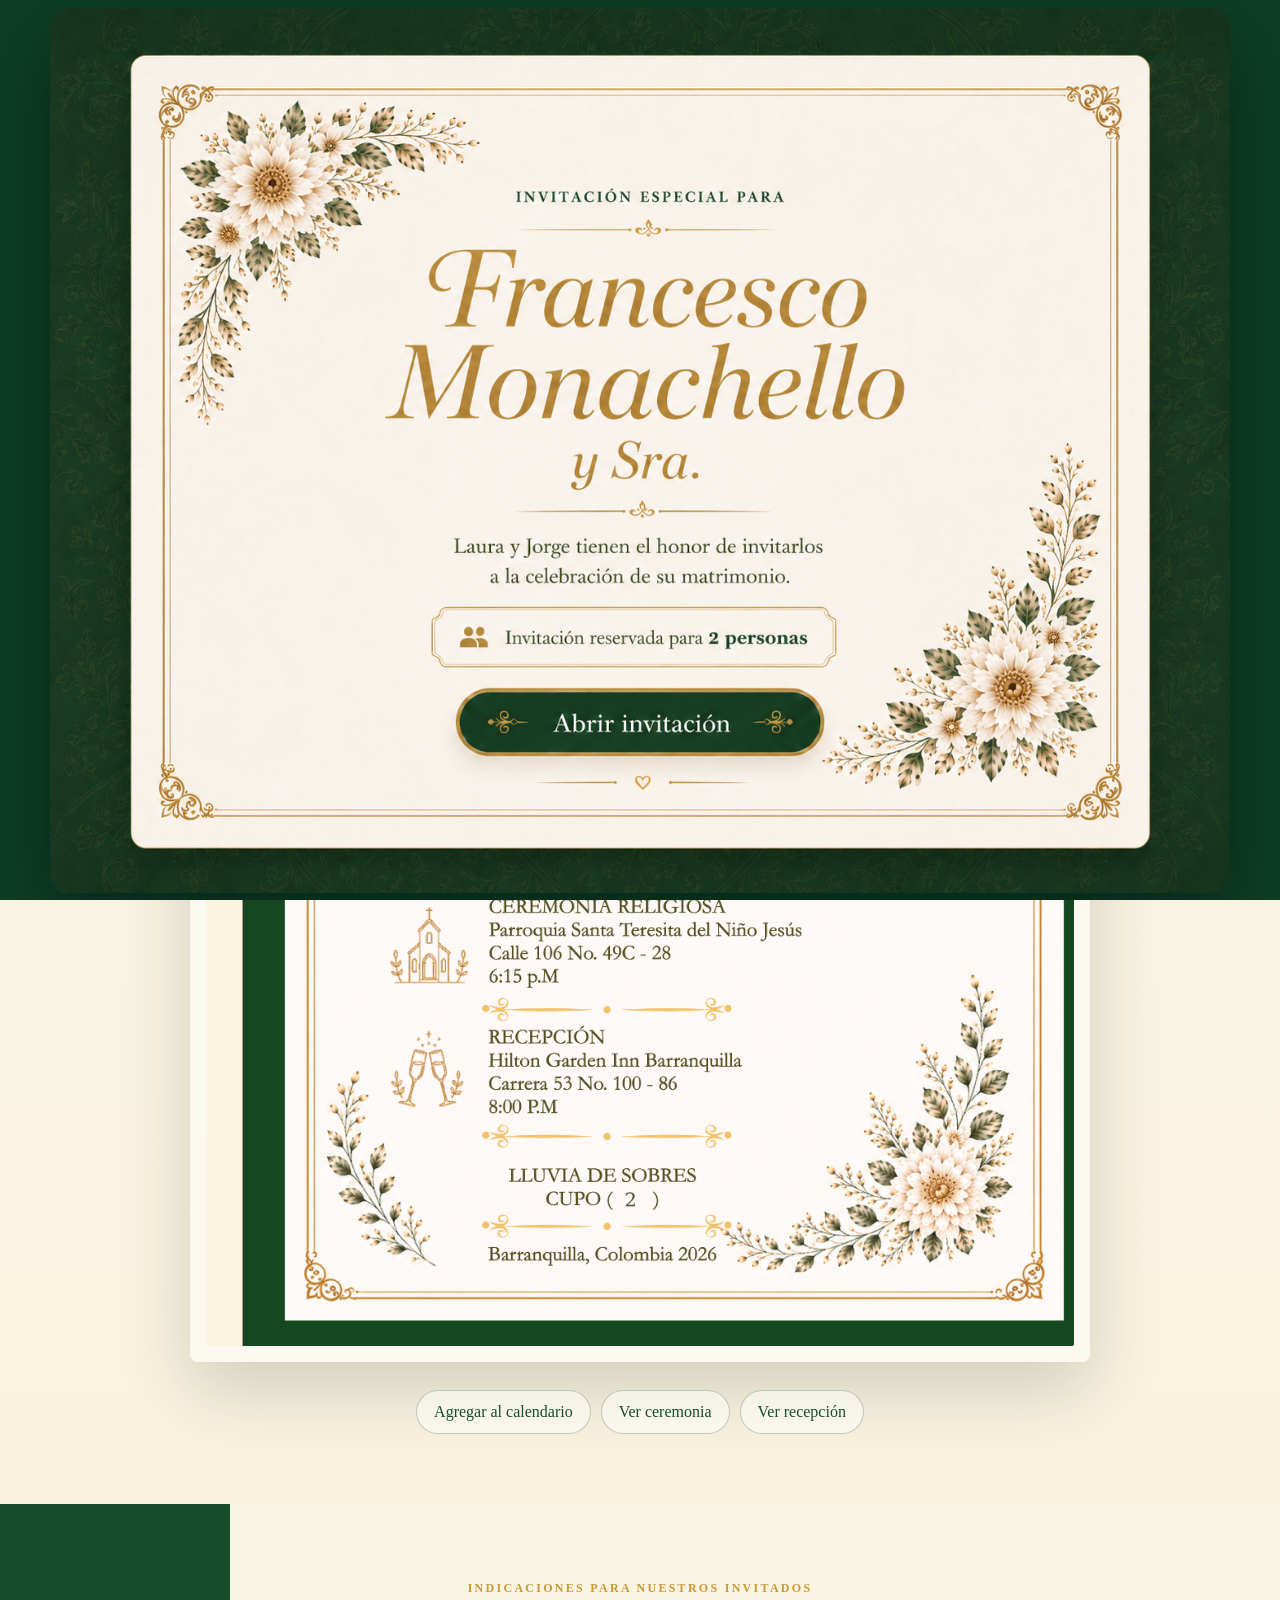
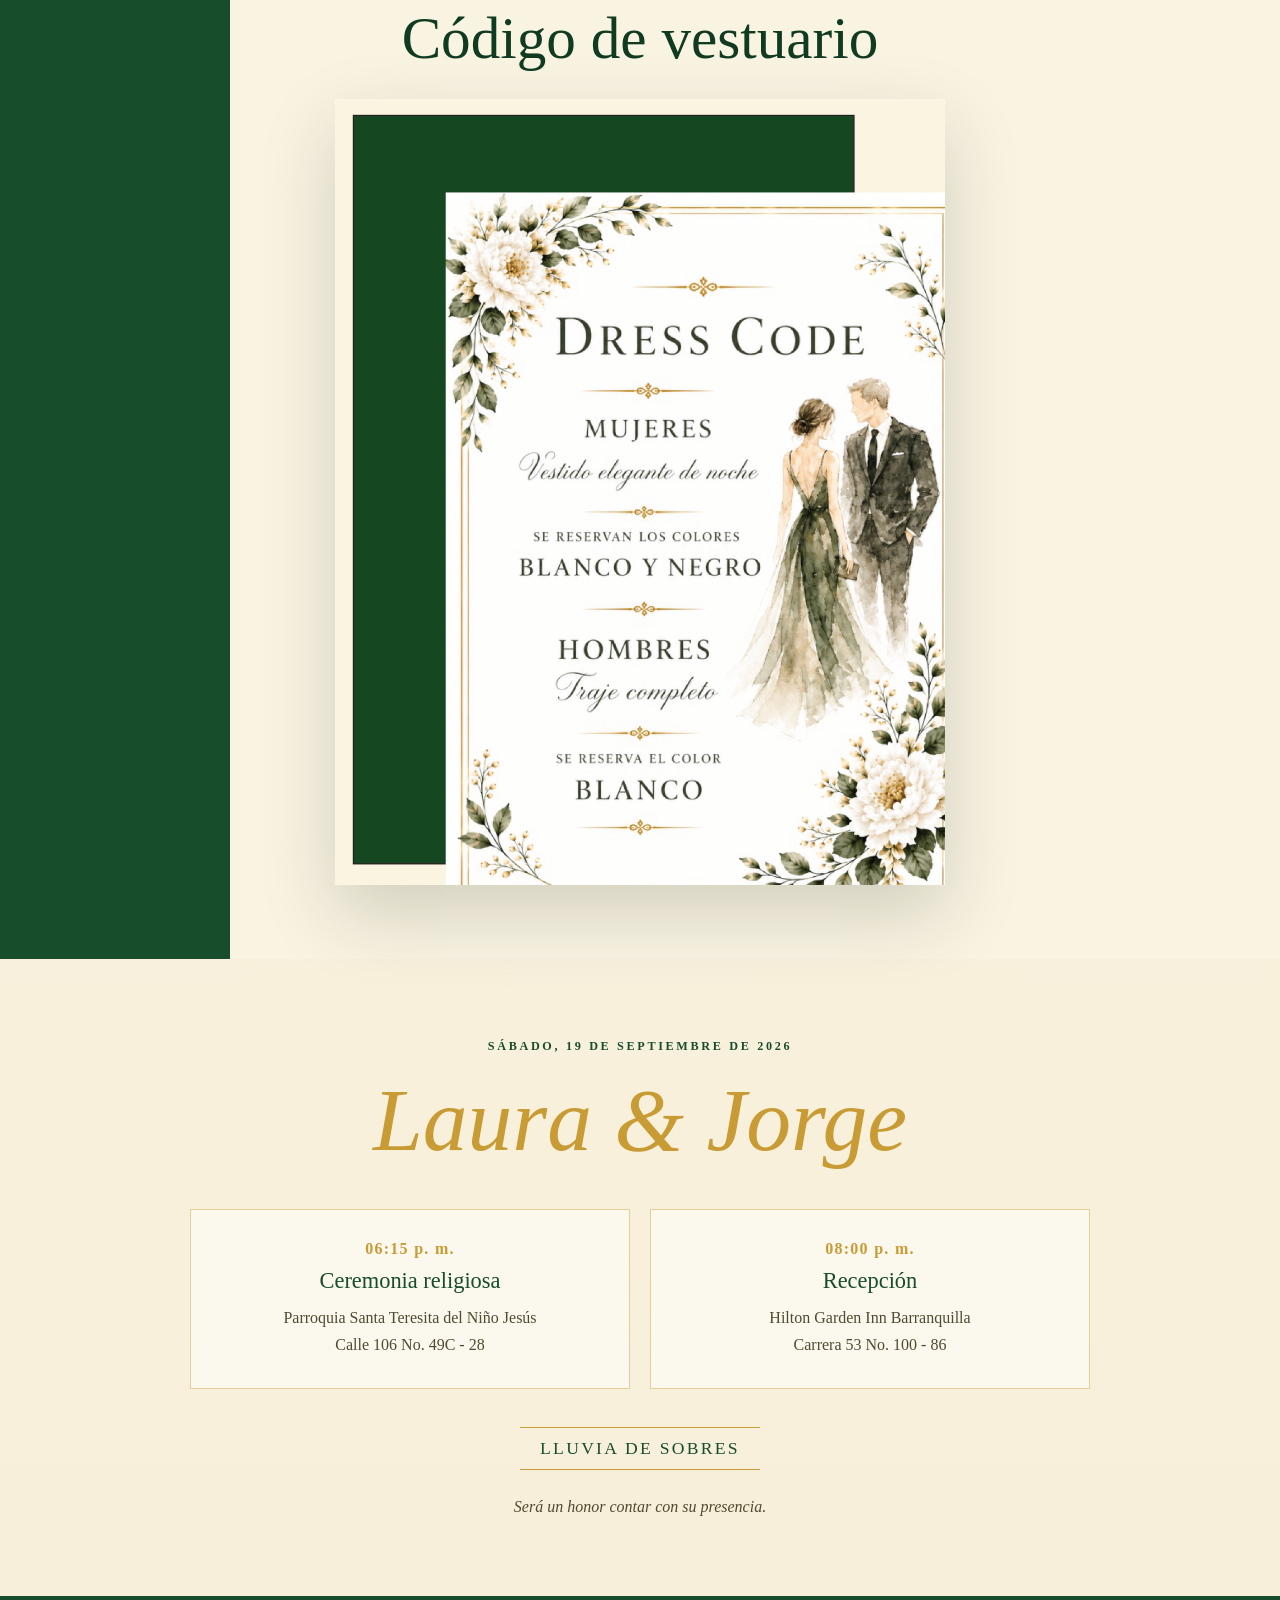
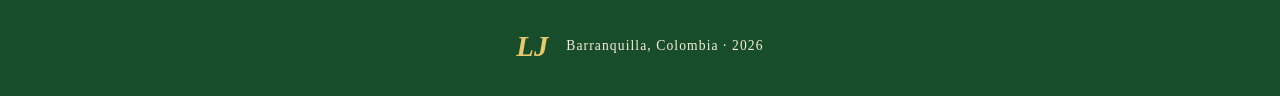
==== index.html @ 20534dca "Add files via upload" ====
<!doctype html>
<html lang="es">
<head>
  <meta charset="utf-8">
  <meta name="viewport" content="width=device-width, initial-scale=1, viewport-fit=cover">
  <meta name="theme-color" content="#174d2b">
  <meta name="description" content="Invitación de boda de Laura y Jorge para Francesco Monachello y Sra.">
  <meta property="og:title" content="Laura & Jorge — Invitación de boda">
  <meta property="og:description" content="Invitación para Francesco Monachello y Sra. · 2 cupos">
  <meta property="og:type" content="website">
  <meta property="og:image" content="assets/invitacion-francesco.png">
  <link rel="icon" href="favicon.svg" type="image/svg+xml">
  <link rel="stylesheet" href="styles.css">
  <title>Laura & Jorge — Francesco Monachello y Sra.</title>
</head>
<body>
  <div class="opening" id="opening">
    <div
      class="opening-preview-card"
      id="openingCard"
      role="button"
      tabindex="0"
      aria-label="Abrir invitación de Francesco Monachello y Sra."
    >
      <img
        class="opening-preview-image"
        src="assets/portada-propuesta.png"
        alt="Invitación especial para Francesco Monachello y Sra."
      >
      <button
        id="openInvitation"
        class="opening-preview-button"
        type="button"
        aria-label="Abrir invitación"
      ></button>
    </div>
  </div>

  <header class="site-header">
    <a href="#invitacion" class="brand" aria-label="Ir a la invitación">LJ</a>
    <button id="shareButton" type="button" class="share-button" aria-label="Compartir invitación">Compartir</button>
  </header>

  <main>
    <section class="hero" id="invitacion">
      <div class="guest-strip">
        <span>Preparada especialmente para</span>
        <strong>Francesco Monachello y Sra.</strong>
        <small>2 cupos</small>
      </div>

      <picture class="main-card">
        <img
          src="assets/invitacion-francesco.png"
          alt="Invitación de boda de Laura y Jorge para el sábado 19 de septiembre de 2026. Ceremonia religiosa en la Parroquia Santa Teresita del Niño Jesús a las 6:15 p. m. y recepción en Hilton Garden Inn Barranquilla a las 8:00 p. m."
        >
      </picture>

      <div class="quick-actions" aria-label="Acciones de la invitación">
        <a href="laura-y-jorge.ics" download>Agregar al calendario</a>
        <a href="https://www.google.com/maps/search/?api=1&query=Parroquia+Santa+Teresita+del+Ni%C3%B1o+Jes%C3%BAs+Calle+106+49C-28+Barranquilla" target="_blank" rel="noopener">Ver ceremonia</a>
        <a href="https://www.google.com/maps/search/?api=1&query=Hilton+Garden+Inn+Barranquilla+Carrera+53+100-86" target="_blank" rel="noopener">Ver recepción</a>
      </div>
    </section>

    <section class="dress-section">
      <div class="section-heading">
        <span>INDICACIONES PARA NUESTROS INVITADOS</span>
        <h2>Código de vestuario</h2>
      </div>

      <picture class="dress-card">
        <img
          src="assets/dress-code.png"
          alt="Código de vestuario. Mujeres: vestido elegante de noche; se reservan los colores blanco y negro. Hombres: traje completo; se reserva el color blanco."
        >
      </picture>
    </section>

    <section class="event-summary">
      <p class="small-label">SÁBADO, 19 DE SEPTIEMBRE DE 2026</p>
      <h2>Laura &amp; Jorge</h2>
      <div class="summary-grid">
        <article>
          <span>06:15 p. m.</span>
          <h3>Ceremonia religiosa</h3>
          <p>Parroquia Santa Teresita del Niño Jesús<br>Calle 106 No. 49C - 28</p>
        </article>
        <article>
          <span>08:00 p. m.</span>
          <h3>Recepción</h3>
          <p>Hilton Garden Inn Barranquilla<br>Carrera 53 No. 100 - 86</p>
        </article>
      </div>
      <p class="gift-note">Lluvia de sobres</p>
      <p class="closing">Será un honor contar con su presencia.</p>
    </section>
  </main>

  <footer>
    <strong>LJ</strong>
    <span>Barranquilla, Colombia · 2026</span>
  </footer>

  <div class="toast" id="toast" role="status" aria-live="polite"></div>
  <script src="script.js"></script>
</body>
</html>
---- styles.css ----
:root {
  --green: #174d2b;
  --green-dark: #103b21;
  --cream: #f7efd9;
  --paper: #fffdf8;
  --gold: #c89b35;
  --gold-light: #e9c86d;
  --ink: #4f4b2e;
  --shadow: 0 28px 70px rgba(36, 47, 30, .18);
}

* { box-sizing: border-box; }

html {
  scroll-behavior: smooth;
  background: var(--cream);
}

body {
  margin: 0;
  color: var(--ink);
  background:
    radial-gradient(circle at 16% 5%, rgba(255,255,255,.85), transparent 28rem),
    linear-gradient(180deg, #fbf5e5, var(--cream));
  font-family: Georgia, "Times New Roman", serif;
}

body.locked { overflow: hidden; }

img {
  display: block;
  max-width: 100%;
}

button, a { -webkit-tap-highlight-color: transparent; }

.opening {
  position: fixed;
  inset: 0;
  z-index: 100;
  display: grid;
  place-items: center;
  padding: 20px;
  background:
    linear-gradient(rgba(11, 53, 28, .94), rgba(11, 53, 28, .97)),
    radial-gradient(circle at top, #3c7652, #103b21);
  transition: opacity .65s ease, visibility .65s ease;
}

.opening.is-hidden {
  opacity: 0;
  visibility: hidden;
  pointer-events: none;
}

.opening-card {
  width: min(820px, 96vw);
  min-height: 560px;
  position: relative;
  display: grid;
  place-items: center;
  overflow: hidden;
  border-radius: 3px;
  background: var(--paper);
  box-shadow: 0 35px 100px rgba(0,0,0,.4);
}

.name-frame {
  position: absolute;
  inset: 0;
}

.name-frame img {
  width: 100%;
  height: 100%;
  object-fit: contain;
  opacity: .94;
}

.opening-copy {
  position: relative;
  z-index: 1;
  width: min(590px, 80%);
  padding: 92px 26px 62px;
  text-align: center;
}

.small-label {
  margin: 0 0 14px;
  color: var(--green);
  font-size: .76rem;
  font-weight: 700;
  letter-spacing: .22em;
}

.opening h1 {
  margin: 0;
  color: var(--green-dark);
  font-size: clamp(1.5rem, 4.2vw, 2.85rem);
  font-weight: 400;
  line-height: 1.02;
}

.opening h1 span {
  color: var(--gold);
  font-style: italic;
}

.opening h1,
.guest-strip strong {
  padding-inline: 10px;
}

.opening-copy > p:not(.small-label):not(.seats) {
  max-width: 510px;
  margin: 16px auto 0;
  font-size: clamp(.95rem, 1.5vw, 1.05rem);
  line-height: 1.65;
}

.gold-rule {
  display: flex;
  align-items: center;
  justify-content: center;
  gap: 12px;
  margin: 22px auto 8px;
  color: var(--gold);
}

.gold-rule i {
  width: 86px;
  height: 1px;
  background: linear-gradient(90deg, transparent, var(--gold));
}

.gold-rule i:last-child {
  background: linear-gradient(90deg, var(--gold), transparent);
}

.gold-rule b {
  font-size: .75rem;
}

.seats {
  display: inline-block;
  margin: 22px 0 0;
  padding: 9px 16px;
  border: 1px solid rgba(200,155,53,.55);
  color: var(--green);
  font-size: .95rem;
}

#openInvitation {
  display: block;
  min-width: 190px;
  margin: 28px auto 0;
  padding: 14px 22px;
  border: 1px solid var(--gold);
  border-radius: 999px;
  color: white;
  background: var(--green);
  font: inherit;
  font-size: .95rem;
  cursor: pointer;
  box-shadow: 0 12px 24px rgba(23,77,43,.2);
  transition: transform .2s ease, background .2s ease;
}

#openInvitation:hover {
  transform: translateY(-2px);
  background: var(--green-dark);
}

.site-header {
  position: sticky;
  top: 0;
  z-index: 20;
  display: flex;
  align-items: center;
  justify-content: space-between;
  height: 64px;
  padding: 0 clamp(18px, 4vw, 56px);
  border-bottom: 1px solid rgba(200,155,53,.28);
  background: rgba(247,239,217,.9);
  backdrop-filter: blur(14px);
}

.brand {
  color: var(--green);
  font-size: 1.45rem;
  font-style: italic;
  text-decoration: none;
}

.share-button {
  padding: 9px 15px;
  border: 1px solid rgba(23,77,43,.32);
  border-radius: 999px;
  color: var(--green);
  background: transparent;
  font: inherit;
  cursor: pointer;
}

.hero {
  width: min(1120px, 100%);
  margin: 0 auto;
  padding: clamp(30px, 6vw, 74px) 18px 70px;
}

.guest-strip {
  width: min(780px, 100%);
  margin: 0 auto 26px;
  text-align: center;
}

.guest-strip span,
.guest-strip small {
  display: block;
  color: var(--green);
  font-size: .76rem;
  letter-spacing: .16em;
  text-transform: uppercase;
}

.guest-strip strong {
  display: block;
  margin: 8px 0;
  color: var(--green-dark);
  font-size: clamp(1.7rem, 4.5vw, 3.5rem);
  font-weight: 400;
}

.main-card {
  display: block;
  width: min(900px, 100%);
  margin: 0 auto;
  overflow: hidden;
  border-radius: 2px;
  box-shadow: var(--shadow);
}

.main-card img {
  width: 100%;
  height: auto;
  border-radius: 2px;
}

.main-card {
  padding: 12px;
  background: rgba(255,255,255,.52);
}

.quick-actions {
  display: flex;
  flex-wrap: wrap;
  justify-content: center;
  gap: 10px;
  margin: 28px auto 0;
}

.quick-actions a {
  padding: 12px 17px;
  border: 1px solid rgba(23,77,43,.25);
  border-radius: 999px;
  color: var(--green);
  background: rgba(255,255,255,.54);
  text-decoration: none;
  transition: transform .2s ease, border-color .2s ease;
}

.quick-actions a:hover {
  transform: translateY(-2px);
  border-color: var(--gold);
}

.dress-section {
  padding: 74px 18px;
  background:
    linear-gradient(90deg, var(--green) 0 18%, transparent 18%),
    #f9f3e2;
}

.section-heading {
  max-width: 760px;
  margin: 0 auto 26px;
  text-align: center;
}

.section-heading span {
  color: var(--gold);
  font-size: .75rem;
  font-weight: 700;
  letter-spacing: .19em;
}

.section-heading h2 {
  margin: 8px 0 0;
  color: var(--green-dark);
  font-size: clamp(2rem, 5vw, 3.7rem);
  font-weight: 400;
}

.dress-card {
  display: block;
  width: min(610px, 100%);
  margin: 0 auto;
  box-shadow: var(--shadow);
}

.event-summary {
  padding: 80px 18px;
  text-align: center;
}

.event-summary h2 {
  margin: 0 0 38px;
  color: var(--gold);
  font-size: clamp(2.8rem, 7vw, 5.7rem);
  font-weight: 400;
  font-style: italic;
}

.summary-grid {
  display: grid;
  grid-template-columns: repeat(2, minmax(0, 1fr));
  gap: 20px;
  width: min(900px, 100%);
  margin: 0 auto;
}

.summary-grid article {
  padding: 30px;
  border: 1px solid rgba(200,155,53,.45);
  background: rgba(255,255,255,.54);
}

.summary-grid span {
  color: var(--gold);
  font-weight: 700;
  letter-spacing: .08em;
}

.summary-grid h3 {
  margin: 10px 0;
  color: var(--green);
  font-size: 1.4rem;
  font-weight: 400;
}

.summary-grid p {
  margin: 0;
  line-height: 1.7;
}

.gift-note {
  display: inline-block;
  margin: 38px 0 0;
  padding: 10px 20px;
  border-top: 1px solid var(--gold);
  border-bottom: 1px solid var(--gold);
  color: var(--green);
  font-size: 1.1rem;
  text-transform: uppercase;
  letter-spacing: .13em;
}

.closing {
  margin: 28px 0 0;
  font-style: italic;
}

footer {
  display: flex;
  align-items: center;
  justify-content: center;
  gap: 18px;
  min-height: 100px;
  padding: 24px;
  color: var(--cream);
  background: var(--green);
}

footer strong {
  color: var(--gold-light);
  font-size: 1.8rem;
  font-style: italic;
}

footer span {
  font-size: .85rem;
  letter-spacing: .08em;
}

.toast {
  position: fixed;
  left: 50%;
  bottom: 24px;
  z-index: 120;
  transform: translate(-50%, 18px);
  padding: 11px 16px;
  border-radius: 999px;
  color: white;
  background: var(--green-dark);
  opacity: 0;
  pointer-events: none;
  transition: opacity .25s ease, transform .25s ease;
}

.toast.show {
  opacity: 1;
  transform: translate(-50%, 0);
}

@media (max-width: 680px) {
  .opening-card {
    width: min(96vw, 720px);
    aspect-ratio: auto;
    min-height: 520px;
  }

  .opening-copy {
    width: 86%;
    padding: 86px 12px 46px;
  }

  .site-header {
    height: 58px;
  }

  .hero {
    padding-top: 32px;
  }

  .dress-section {
    background:
      linear-gradient(90deg, var(--green) 0 8%, transparent 8%),
      #f9f3e2;
  }

  .summary-grid {
    grid-template-columns: 1fr;
  }

  .summary-grid article {
    padding: 24px 18px;
  }

  footer {
    flex-direction: column;
    gap: 6px;
  }
}

@media (prefers-reduced-motion: reduce) {
  html { scroll-behavior: auto; }
  *, *::before, *::after {
    transition-duration: .01ms !important;
    animation-duration: .01ms !important;
  }
}

.opening h1 {
  max-width: 92%;
  margin-inline: auto;
}

.opening-copy {
  margin-top: 8px;
}

.main-card {
  overflow: visible;
}


/* Refinamientos elegantes */
.opening-card {
  isolation: isolate;
  width: min(860px, 96vw);
  min-height: 640px;
  padding: 0;
}

.opening-card::after {
  content: "";
  position: absolute;
  inset: 0;
  background: linear-gradient(180deg, rgba(255,255,255,.10), rgba(255,255,255,0));
  pointer-events: none;
  z-index: 0;
}

.name-frame {
  display: grid;
  place-items: center;
  padding: 18px 20px;
}

.name-frame img {
  width: 100%;
  height: 100%;
  object-fit: contain;
  opacity: .98;
}

.opening-copy {
  display: flex;
  flex-direction: column;
  align-items: center;
  justify-content: center;
  width: min(560px, 72%);
  padding: 130px 24px 72px;
  margin-top: 0;
}

.opening-copy > * {
  position: relative;
  z-index: 1;
}

.opening .small-label {
  margin-bottom: 14px;
}

.opening h1 {
  display: flex;
  flex-direction: column;
  align-items: center;
  justify-content: center;
  gap: 2px;
  width: 100%;
  max-width: 500px;
  margin: 0 auto;
  text-align: center;
  letter-spacing: .005em;
  font-size: clamp(1.6rem, 4vw, 2.65rem);
  line-height: .95;
}

.guest-name-main {
  display: block;
  white-space: nowrap;
}

.guest-name-sub {
  display: block;
  margin-top: 10px;
  color: var(--gold);
  font-size: .92em;
  font-style: italic;
  line-height: .92;
}

.opening-copy > p:not(.small-label):not(.seats) {
  max-width: 560px;
  margin: 18px auto 0;
  font-size: clamp(.98rem, 1.3vw, 1.08rem);
  line-height: 1.62;
}

.seats {
  margin-top: 20px;
  background: rgba(255, 253, 248, .82);
  box-shadow: 0 10px 18px rgba(200,155,53,.08);
}

#openInvitation {
  position: relative;
  overflow: hidden;
}

#openInvitation::before {
  content: "";
  position: absolute;
  top: 0;
  left: -120%;
  width: 60%;
  height: 100%;
  background: linear-gradient(90deg, transparent, rgba(255,255,255,.28), transparent);
  transform: skewX(-18deg);
}

#openInvitation:hover::before {
  left: 140%;
  transition: left .8s ease;
}

.opening {
  transition: opacity .75s ease, visibility .75s ease;
}

.opening-card,
.opening-copy > * {
  will-change: transform, opacity;
}

body.ready .opening-card {
  animation: openingCardIn .9s cubic-bezier(.2,.75,.25,1) both;
}

body.ready .opening-copy > * {
  opacity: 0;
  transform: translateY(16px);
  animation: riseFade .8s ease forwards;
}

body.ready .opening-copy > *:nth-child(1) { animation-delay: .10s; }
body.ready .opening-copy > *:nth-child(2) { animation-delay: .18s; }
body.ready .opening-copy > *:nth-child(3) { animation-delay: .26s; }
body.ready .opening-copy > *:nth-child(4) { animation-delay: .34s; }
body.ready .opening-copy > *:nth-child(5) { animation-delay: .42s; }
body.ready .opening-copy > *:nth-child(6) { animation-delay: .50s; }

@keyframes openingCardIn {
  from { opacity: 0; transform: translateY(16px) scale(.985); }
  to { opacity: 1; transform: translateY(0) scale(1); }
}

@keyframes riseFade {
  from { opacity: 0; transform: translateY(16px); }
  to { opacity: 1; transform: translateY(0); }
}

.hero {
  padding-top: clamp(20px, 4vw, 40px);
}

.guest-strip strong {
  max-width: 760px;
  margin-left: auto;
  margin-right: auto;
}

.main-card {
  overflow: visible;
  padding: 16px;
  border-radius: 8px;
}

.main-card img,
.name-frame img,
.dress-card img {
  image-rendering: auto;
}

@media (min-width: 900px) {
  .opening-card {
    width: min(900px, 92vw);
    min-height: 660px;
  }

  .opening-copy {
    width: min(560px, 68%);
    padding: 138px 30px 76px;
  }

  .opening h1 {
    font-size: clamp(2rem, 3.7vw, 3rem);
    max-width: 520px;
  }
}

@media (max-width: 899px) {
  .opening-card {
    width: min(800px, 96vw);
    min-height: 620px;
  }
}

@media (max-width: 680px) {
  .opening {
    padding: 14px;
  }

  .opening-card {
    width: min(96vw, 640px);
    min-height: 540px;
  }

  .name-frame {
    padding: 12px 14px;
  }

  .opening-copy {
    width: 84%;
    padding: 82px 10px 44px;
  }

  .opening h1 {
    max-width: 96%;
    font-size: clamp(1.55rem, 7.2vw, 2.45rem);
    line-height: .94;
  }

  .guest-name-sub {
    margin-top: 8px;
    font-size: .86em;
  }

  .opening-copy > p:not(.small-label):not(.seats) {
    font-size: .95rem;
    line-height: 1.5;
  }

  .seats {
    margin-top: 16px;
    padding: 8px 12px;
    font-size: .92rem;
  }

  #openInvitation {
    min-width: 200px;
    margin-top: 22px;
  }

  .main-card {
    padding: 10px;
  }
}

@media (max-width: 420px) {
  .opening-card {
    min-height: 500px;
  }

  .opening-copy {
    width: 88%;
    padding-top: 72px;
  }

  .opening h1 {
    font-size: clamp(1.45rem, 8.1vw, 2.15rem);
  }

  .small-label {
    font-size: .66rem;
    letter-spacing: .16em;
  }
}


/* ===== Portada rediseñada ===== */
.opening {
  padding: 18px;
  background:
    radial-gradient(circle at top, rgba(62, 120, 83, .22), transparent 30%),
    linear-gradient(rgba(11, 53, 28, .94), rgba(11, 53, 28, .97));
}

.opening-card-redesign {
  width: min(920px, 96vw);
  min-height: 620px;
  border-radius: 8px;
  background: transparent;
  box-shadow: 0 35px 100px rgba(0,0,0,.34);
}

.opening-paper {
  position: relative;
  width: 100%;
  min-height: 620px;
  overflow: hidden;
  border-radius: 8px;
  background:
    radial-gradient(circle at 50% 32%, rgba(255,255,255,.65), rgba(255,255,255,0) 40%),
    linear-gradient(180deg, #fffefb, #fbf7ee 75%, #f7f0e1);
}

.opening-border {
  position: absolute;
  inset: 28px;
  border: 2px solid rgba(208, 170, 78, .72);
  pointer-events: none;
}

.opening-border::before,
.opening-border::after {
  content: "";
  position: absolute;
  left: 48px;
  right: 48px;
  height: 1px;
  background: rgba(208, 170, 78, .55);
}

.opening-border::before { top: 18px; }
.opening-border::after { bottom: 18px; }

.opening-floral {
  position: absolute;
  z-index: 0;
  user-select: none;
  pointer-events: none;
}

.floral-left {
  left: 40px;
  top: 110px;
  width: min(180px, 21vw);
}

.floral-right {
  right: 26px;
  bottom: 76px;
  width: min(190px, 21vw);
}

.opening-copy-redesign {
  position: relative;
  z-index: 1;
  width: min(640px, 72%);
  min-height: 620px;
  margin: 0 auto;
  padding: 112px 32px 70px;
  display: flex;
  flex-direction: column;
  justify-content: center;
  align-items: center;
  text-align: center;
}

.opening-copy-redesign .small-label {
  margin: 0 0 14px;
}

.opening-copy-redesign h1 {
  width: 100%;
  max-width: 600px;
  margin: 0 auto;
  display: flex;
  flex-direction: column;
  align-items: center;
  gap: 10px;
  color: var(--green-dark);
  line-height: .96;
  font-size: clamp(2rem, 4.7vw, 4rem);
}

.opening-copy-redesign .guest-name-main {
  display: block;
  max-width: 100%;
  white-space: normal;
  overflow-wrap: anywhere;
  text-wrap: balance;
}

.opening-copy-redesign .guest-name-sub {
  display: block;
  color: var(--gold);
  font-size: .72em;
  font-style: italic;
  line-height: .95;
}

.opening-copy-redesign > p:not(.small-label):not(.seats) {
  max-width: 560px;
  margin: 16px auto 0;
  font-size: clamp(1rem, 1.4vw, 1.1rem);
  line-height: 1.6;
}

.opening-copy-redesign .seats {
  margin-top: 24px;
  background: rgba(255,255,255,.68);
  border-color: rgba(208,170,78,.66);
  box-shadow: 0 10px 18px rgba(200,155,53,.10);
}

.opening-copy-redesign .gold-rule {
  margin-top: 22px;
}

.opening-copy-redesign #openInvitation {
  margin-top: 28px;
}

@media (max-width: 820px) {
  .opening-card-redesign,
  .opening-paper,
  .opening-copy-redesign {
    min-height: 560px;
  }

  .opening-copy-redesign {
    width: min(84%, 620px);
    padding-top: 102px;
  }

  .floral-left {
    left: 14px;
    top: 128px;
    width: min(138px, 21vw);
  }

  .floral-right {
    right: 10px;
    bottom: 90px;
    width: min(145px, 21vw);
  }
}

@media (max-width: 620px) {
  .opening {
    padding: 12px;
  }

  .opening-card-redesign,
  .opening-paper,
  .opening-copy-redesign {
    min-height: 510px;
  }

  .opening-border {
    inset: 18px;
  }

  .opening-border::before,
  .opening-border::after {
    left: 28px;
    right: 28px;
  }

  .opening-copy-redesign {
    width: 88%;
    padding: 86px 12px 42px;
  }

  .opening-copy-redesign h1 {
    max-width: 94%;
    font-size: clamp(1.85rem, 8.2vw, 2.95rem);
    line-height: .94;
  }

  .opening-copy-redesign .guest-name-main {
    text-wrap: balance;
  }

  .floral-left {
    left: 8px;
    top: 128px;
    width: min(94px, 19vw);
    opacity: .95;
  }

  .floral-right {
    right: 8px;
    bottom: 100px;
    width: min(96px, 19vw);
    opacity: .95;
  }

  .opening-copy-redesign > p:not(.small-label):not(.seats) {
    font-size: .97rem;
    line-height: 1.52;
  }
}

@media (max-width: 420px) {
  .opening-copy-redesign {
    width: 90%;
    padding-top: 80px;
  }

  .opening-copy-redesign h1 {
    font-size: clamp(1.65rem, 9vw, 2.4rem);
  }

  .floral-left,
  .floral-right {
    width: min(96px, 21vw);
  }
}


/* ===== Portada final aprobada ===== */
.opening {
  position: fixed;
  inset: 0;
  z-index: 100;
  display: grid;
  place-items: center;
  padding: 18px;
  overflow: auto;
  background: #0d3f26;
  transition: opacity .65s ease, visibility .65s ease;
}

.opening-preview-card {
  position: relative;
  width: min(1180px, 96vw);
  aspect-ratio: 4 / 3;
  overflow: hidden;
  border-radius: 18px;
  box-shadow: 0 28px 80px rgba(0,0,0,.38);
  background: #0d3f26;
}

.opening-preview-image {
  width: 100%;
  height: 100%;
  object-fit: contain;
  display: block;
}

.opening-preview-button {
  position: absolute;
  z-index: 5;
  left: 33.5%;
  top: 74.5%;
  width: 33%;
  height: 8.5%;
  border: 0;
  border-radius: 999px;
  background: transparent;
  cursor: pointer;
  touch-action: manipulation;
}

.opening-preview-card {
  cursor: pointer;
  touch-action: manipulation;
}

.opening-preview-button:focus-visible {
  outline: 3px solid rgba(255,255,255,.95);
  outline-offset: 3px;
}

.opening-preview-button:hover {
  background: rgba(255,255,255,.04);
}

@media (max-width: 760px) {
  .opening {
    padding: 8px;
  }

  .opening-preview-card {
    width: 98vw;
    border-radius: 10px;
  }
}
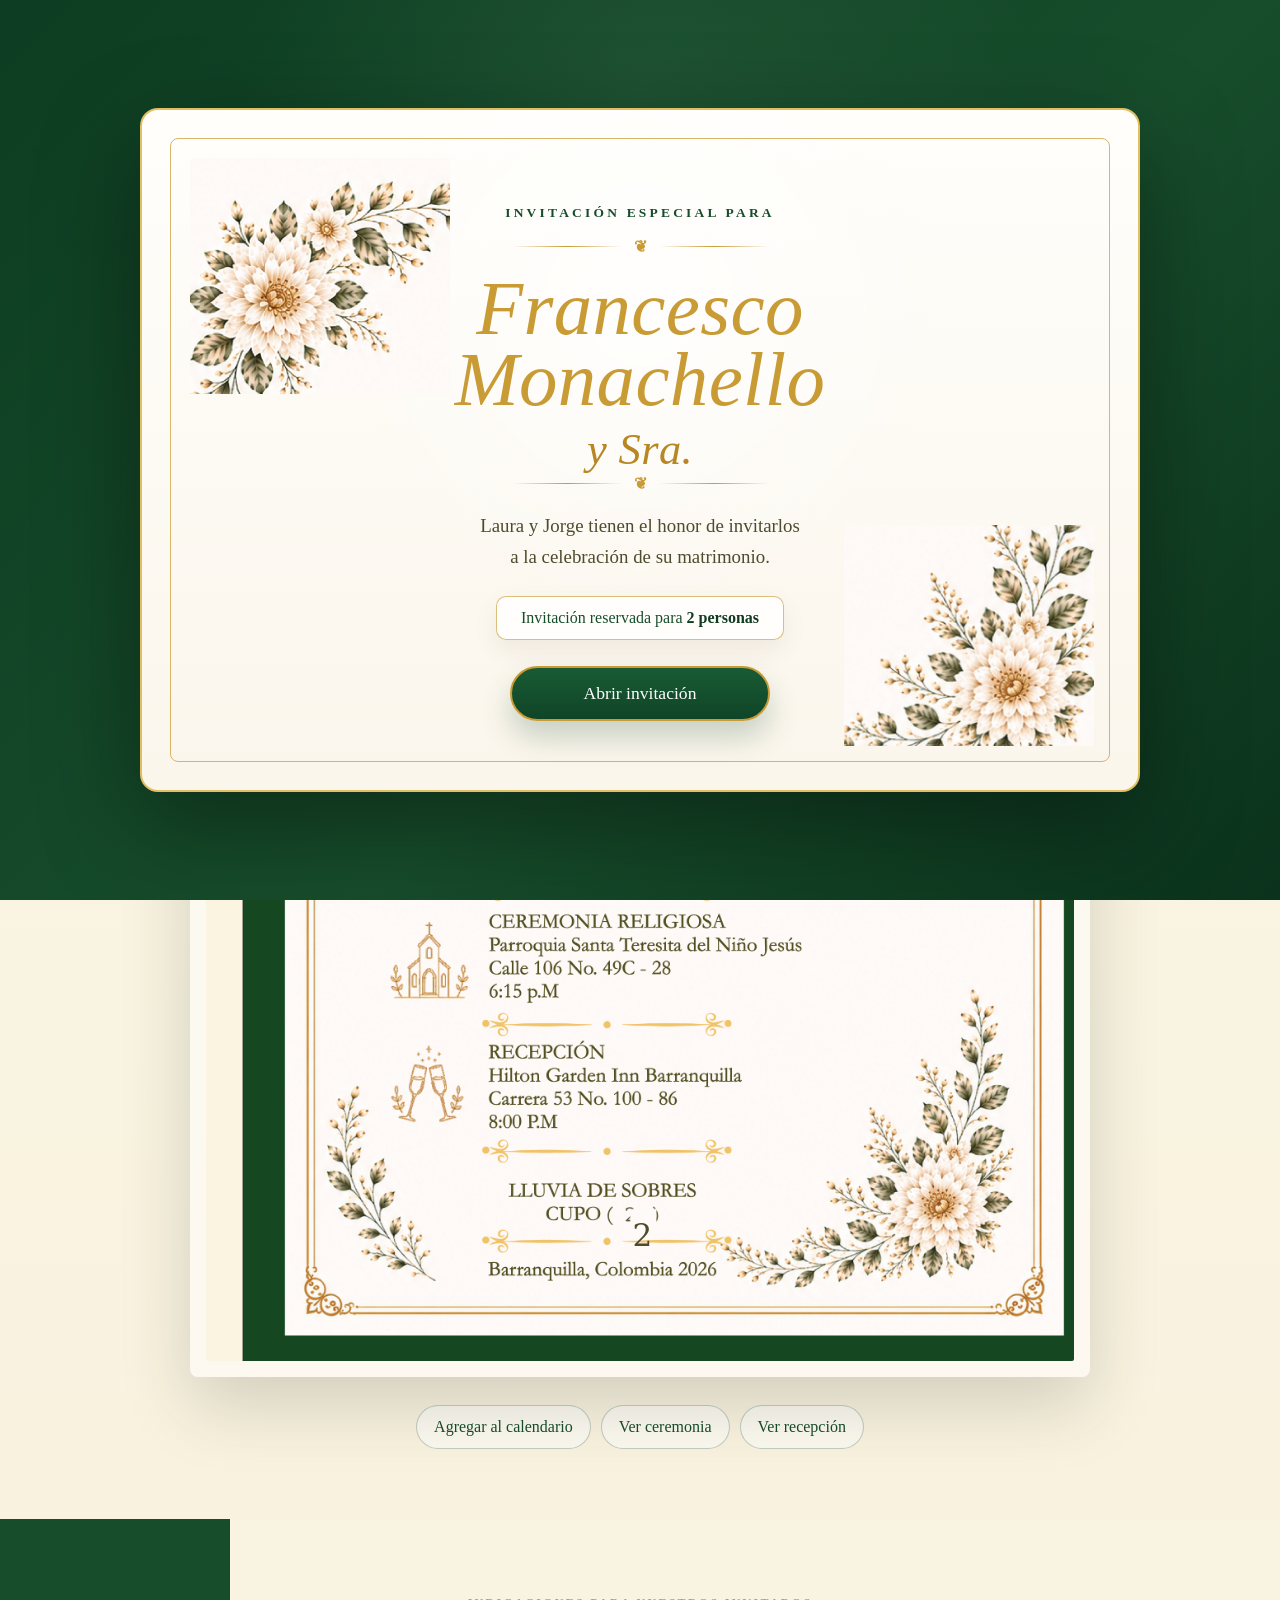
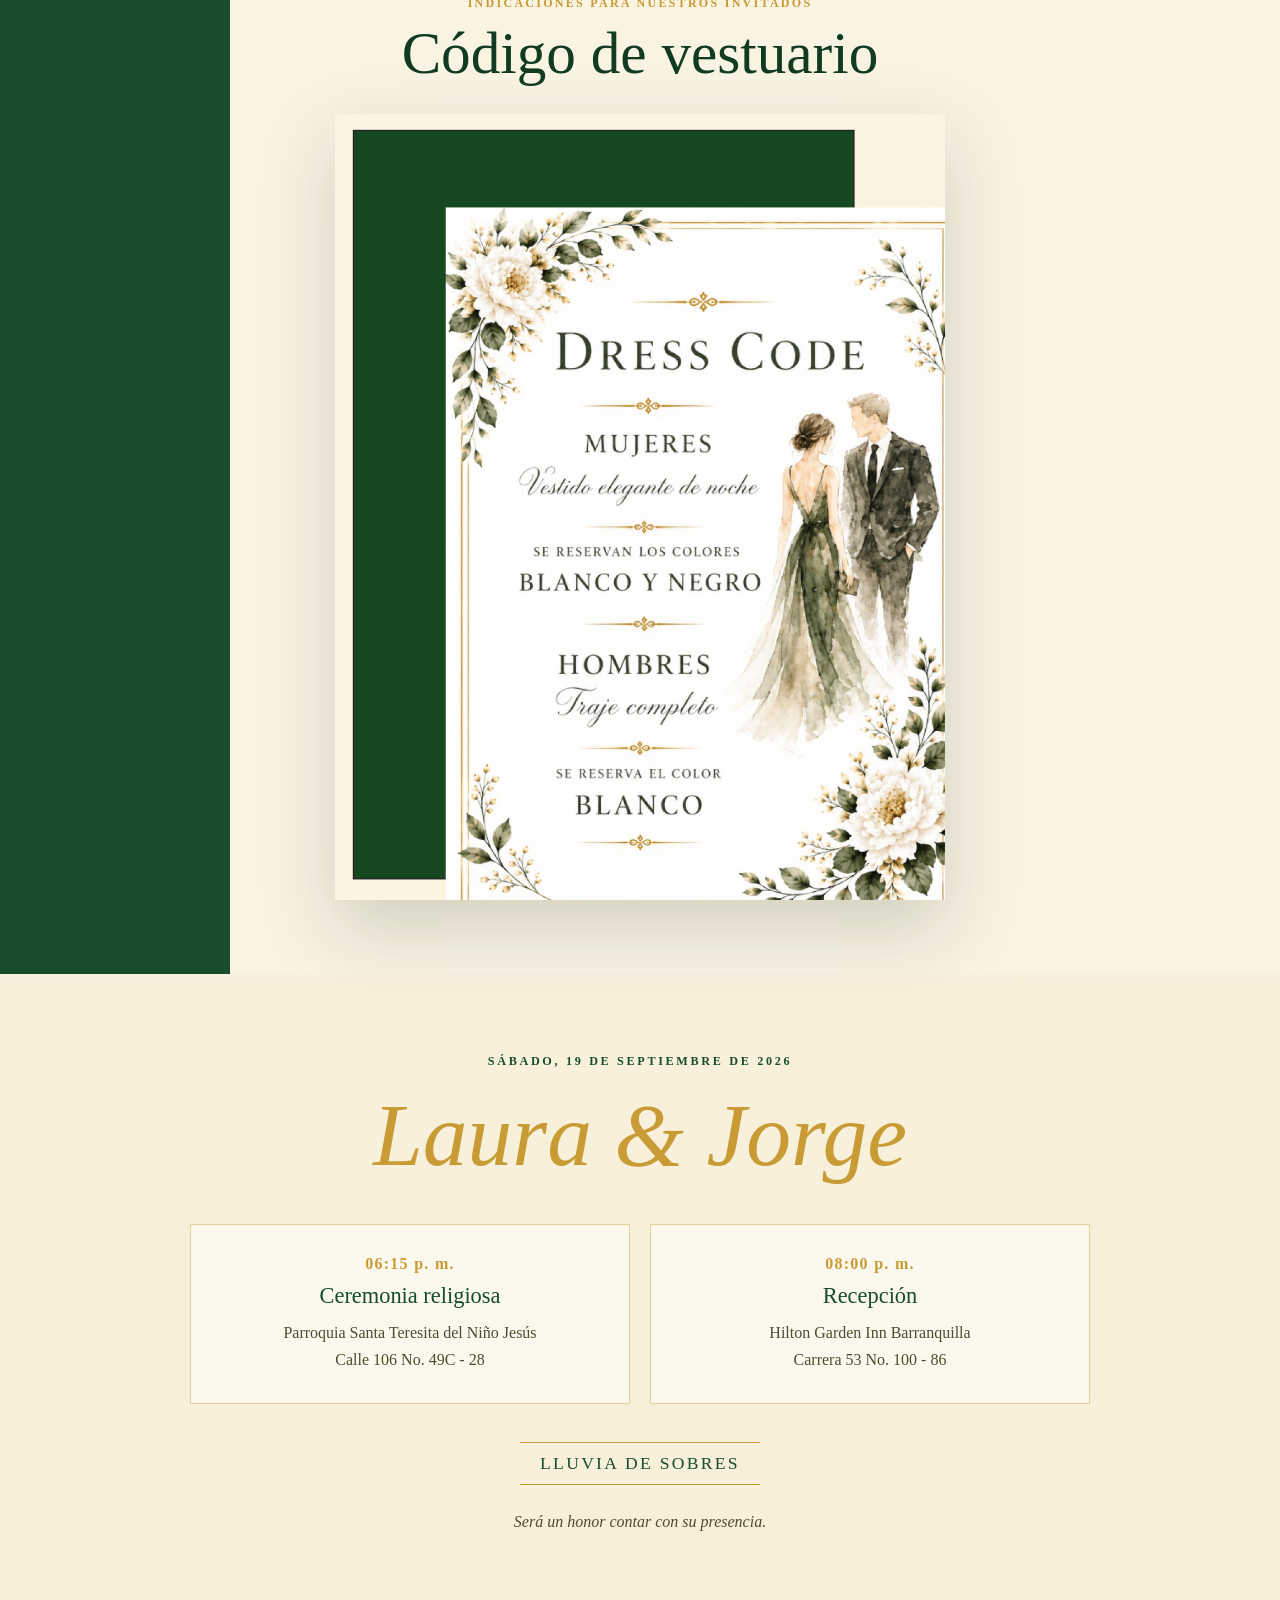
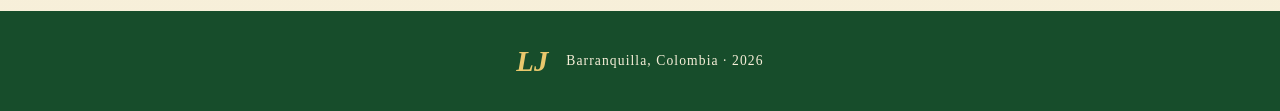
==== commit 0ec68700: "Add files via upload" ====
--- a/index.html
+++ b/index.html
@@ -15,24 +15,35 @@
 </head>
 <body>
   <div class="opening" id="opening">
-    <div
-      class="opening-preview-card"
-      id="openingCard"
-      role="button"
-      tabindex="0"
-      aria-label="Abrir invitación de Francesco Monachello y Sra."
-    >
-      <img
-        class="opening-preview-image"
-        src="assets/portada-propuesta.png"
-        alt="Invitación especial para Francesco Monachello y Sra."
-      >
-      <button
-        id="openInvitation"
-        class="opening-preview-button"
-        type="button"
-        aria-label="Abrir invitación"
-      ></button>
+    <div class="dynamic-cover" id="openingCard" role="button" tabindex="0" aria-label="Abrir invitación">
+      <div class="dynamic-cover-inner">
+        <img class="cover-flower cover-flower-top" src="assets/cover-floral-left.png" alt="">
+        <img class="cover-flower cover-flower-bottom" src="assets/cover-floral-right.png" alt="">
+
+        <div class="cover-copy">
+          <p class="cover-kicker">INVITACIÓN ESPECIAL PARA</p>
+          <div class="cover-ornament"><span></span><b>❦</b><span></span></div>
+
+          <h1>
+            <span id="coverGuestName">Francesco Monachello</span>
+            <em id="coverGuestTreatment">y Sra.</em>
+          </h1>
+
+          <div class="cover-ornament"><span></span><b>❦</b><span></span></div>
+
+          <p class="cover-message">
+            Laura y Jorge tienen el honor de invitarlos<br>
+            a la celebración de su matrimonio.
+          </p>
+
+          <p class="cover-seats">
+            Invitación reservada para
+            <strong><span id="coverSeats">2</span> <span id="coverSeatsWord">personas</span></strong>
+          </p>
+
+          <button id="openInvitation" type="button">Abrir invitación</button>
+        </div>
+      </div>
     </div>
   </div>
 
@@ -45,16 +56,17 @@
     <section class="hero" id="invitacion">
       <div class="guest-strip">
         <span>Preparada especialmente para</span>
-        <strong>Francesco Monachello y Sra.</strong>
-        <small>2 cupos</small>
+        <strong id="pageGuestName">Francesco Monachello y Sra.</strong>
+        <small><span id="pageSeats">2</span> cupos</small>
       </div>
 
-      <picture class="main-card">
+      <div class="main-card invitation-image-wrap">
         <img
-          src="assets/invitacion-francesco.png"
-          alt="Invitación de boda de Laura y Jorge para el sábado 19 de septiembre de 2026. Ceremonia religiosa en la Parroquia Santa Teresita del Niño Jesús a las 6:15 p. m. y recepción en Hilton Garden Inn Barranquilla a las 8:00 p. m."
+          src="assets/invitacion-base.png"
+          alt="Invitación de boda de Laura y Jorge para el sábado 19 de septiembre de 2026."
         >
-      </picture>
+        <span class="card-seat-number" id="cardSeats">2</span>
+      </div>
 
       <div class="quick-actions" aria-label="Acciones de la invitación">
         <a href="laura-y-jorge.ics" download>Agregar al calendario</a>
@@ -103,6 +115,7 @@
   </footer>
 
   <div class="toast" id="toast" role="status" aria-live="polite"></div>
+  <script src="invitados.js"></script>
   <script src="script.js"></script>
 </body>
 </html>
--- a/styles.css
+++ b/styles.css
@@ -1041,3 +1041,228 @@
     border-radius: 10px;
   }
 }
+
+
+/* ===== Portada dinámica para múltiples invitados ===== */
+.opening {
+  padding: 18px;
+  background:
+    radial-gradient(circle at 50% 10%, rgba(67,120,82,.24), transparent 38%),
+    linear-gradient(135deg, #0d3d22, #174d2b 58%, #0b321c);
+}
+
+.dynamic-cover {
+  width: min(1000px, 96vw);
+  cursor: pointer;
+  border-radius: 18px;
+  box-shadow: 0 35px 100px rgba(0,0,0,.38);
+  outline: none;
+}
+
+.dynamic-cover:focus-visible {
+  box-shadow: 0 0 0 4px rgba(234,199,111,.75), 0 35px 100px rgba(0,0,0,.38);
+}
+
+.dynamic-cover-inner {
+  position: relative;
+  min-height: 680px;
+  overflow: hidden;
+  border-radius: 18px;
+  background:
+    radial-gradient(circle at 50% 30%, rgba(255,255,255,.76), transparent 42%),
+    linear-gradient(180deg, #fffefb, #fbf6ec);
+  border: 2px solid rgba(223,184,84,.9);
+}
+
+.dynamic-cover-inner::before {
+  content: "";
+  position: absolute;
+  inset: 28px;
+  z-index: 1;
+  border: 1px solid rgba(201,155,53,.72);
+  border-radius: 8px;
+  pointer-events: none;
+}
+
+.cover-flower {
+  position: absolute;
+  z-index: 2;
+  object-fit: contain;
+  pointer-events: none;
+  user-select: none;
+}
+
+.cover-flower-top {
+  top: 48px;
+  left: 48px;
+  width: min(260px, 27vw);
+}
+
+.cover-flower-bottom {
+  right: 44px;
+  bottom: 44px;
+  width: min(250px, 26vw);
+}
+
+.cover-copy {
+  position: relative;
+  z-index: 3;
+  width: min(650px, 70%);
+  min-height: 680px;
+  margin: 0 auto;
+  padding: 84px 24px 58px;
+  display: flex;
+  flex-direction: column;
+  align-items: center;
+  justify-content: center;
+  text-align: center;
+}
+
+.cover-kicker {
+  margin: 0 0 12px;
+  color: var(--green);
+  font-size: .84rem;
+  font-weight: 700;
+  letter-spacing: .24em;
+}
+
+.cover-ornament {
+  display: flex;
+  align-items: center;
+  gap: 12px;
+  margin: 4px 0 18px;
+  color: var(--gold);
+}
+
+.cover-ornament span {
+  width: 110px;
+  height: 1px;
+  background: linear-gradient(90deg, transparent, var(--gold), transparent);
+}
+
+.cover-ornament b {
+  font-size: 1rem;
+}
+
+.cover-copy h1 {
+  width: 100%;
+  margin: 0;
+  color: #b88723;
+  font-size: clamp(2.4rem, 6vw, 5.4rem);
+  font-weight: 400;
+  line-height: .92;
+  text-wrap: balance;
+}
+
+.cover-copy h1 span,
+.cover-copy h1 em {
+  display: block;
+}
+
+.cover-copy h1 em {
+  margin-top: 12px;
+  font-size: .58em;
+  font-weight: 400;
+}
+
+.cover-message {
+  margin: 0;
+  color: var(--ink);
+  font-size: clamp(1rem, 1.6vw, 1.18rem);
+  line-height: 1.6;
+}
+
+.cover-seats {
+  margin: 24px 0 0;
+  padding: 12px 24px;
+  border: 1px solid rgba(200,155,53,.65);
+  border-radius: 10px;
+  background: rgba(255,255,255,.76);
+  color: var(--green);
+  box-shadow: 0 10px 24px rgba(83,70,36,.08);
+}
+
+.cover-seats strong {
+  color: var(--green-dark);
+}
+
+.dynamic-cover #openInvitation {
+  min-width: 260px;
+  margin: 26px auto 0;
+  padding: 15px 28px;
+  border: 2px solid var(--gold);
+  border-radius: 999px;
+  color: white;
+  background: linear-gradient(180deg, #195b34, #0f4527);
+  font: inherit;
+  font-size: 1.1rem;
+  cursor: pointer;
+  box-shadow: 0 16px 30px rgba(15,69,39,.22);
+}
+
+.invitation-image-wrap {
+  position: relative;
+}
+
+.card-seat-number {
+  position: absolute;
+  left: 50.25%;
+  top: 87.37%;
+  transform: translate(-50%, -50%);
+  color: #4e4b2c;
+  font-family: "DejaVu Serif", Georgia, serif;
+  font-size: clamp(14px, 2.7vw, 31px);
+  font-weight: 400;
+  line-height: 1;
+  pointer-events: none;
+}
+
+@media (max-width: 700px) {
+  .dynamic-cover-inner,
+  .cover-copy {
+    min-height: 570px;
+  }
+
+  .dynamic-cover-inner::before {
+    inset: 16px;
+  }
+
+  .cover-copy {
+    width: 84%;
+    padding: 74px 10px 44px;
+  }
+
+  .cover-copy h1 {
+    font-size: clamp(2rem, 10vw, 3.65rem);
+  }
+
+  .cover-kicker {
+    font-size: .7rem;
+    letter-spacing: .18em;
+  }
+
+  .cover-flower-top {
+    top: 40px;
+    left: 22px;
+    width: min(160px, 34vw);
+  }
+
+  .cover-flower-bottom {
+    right: 18px;
+    bottom: 48px;
+    width: min(150px, 32vw);
+  }
+
+  .cover-message {
+    font-size: .96rem;
+  }
+
+  .cover-seats {
+    padding: 10px 14px;
+    font-size: .92rem;
+  }
+
+  .dynamic-cover #openInvitation {
+    min-width: 220px;
+  }
+}
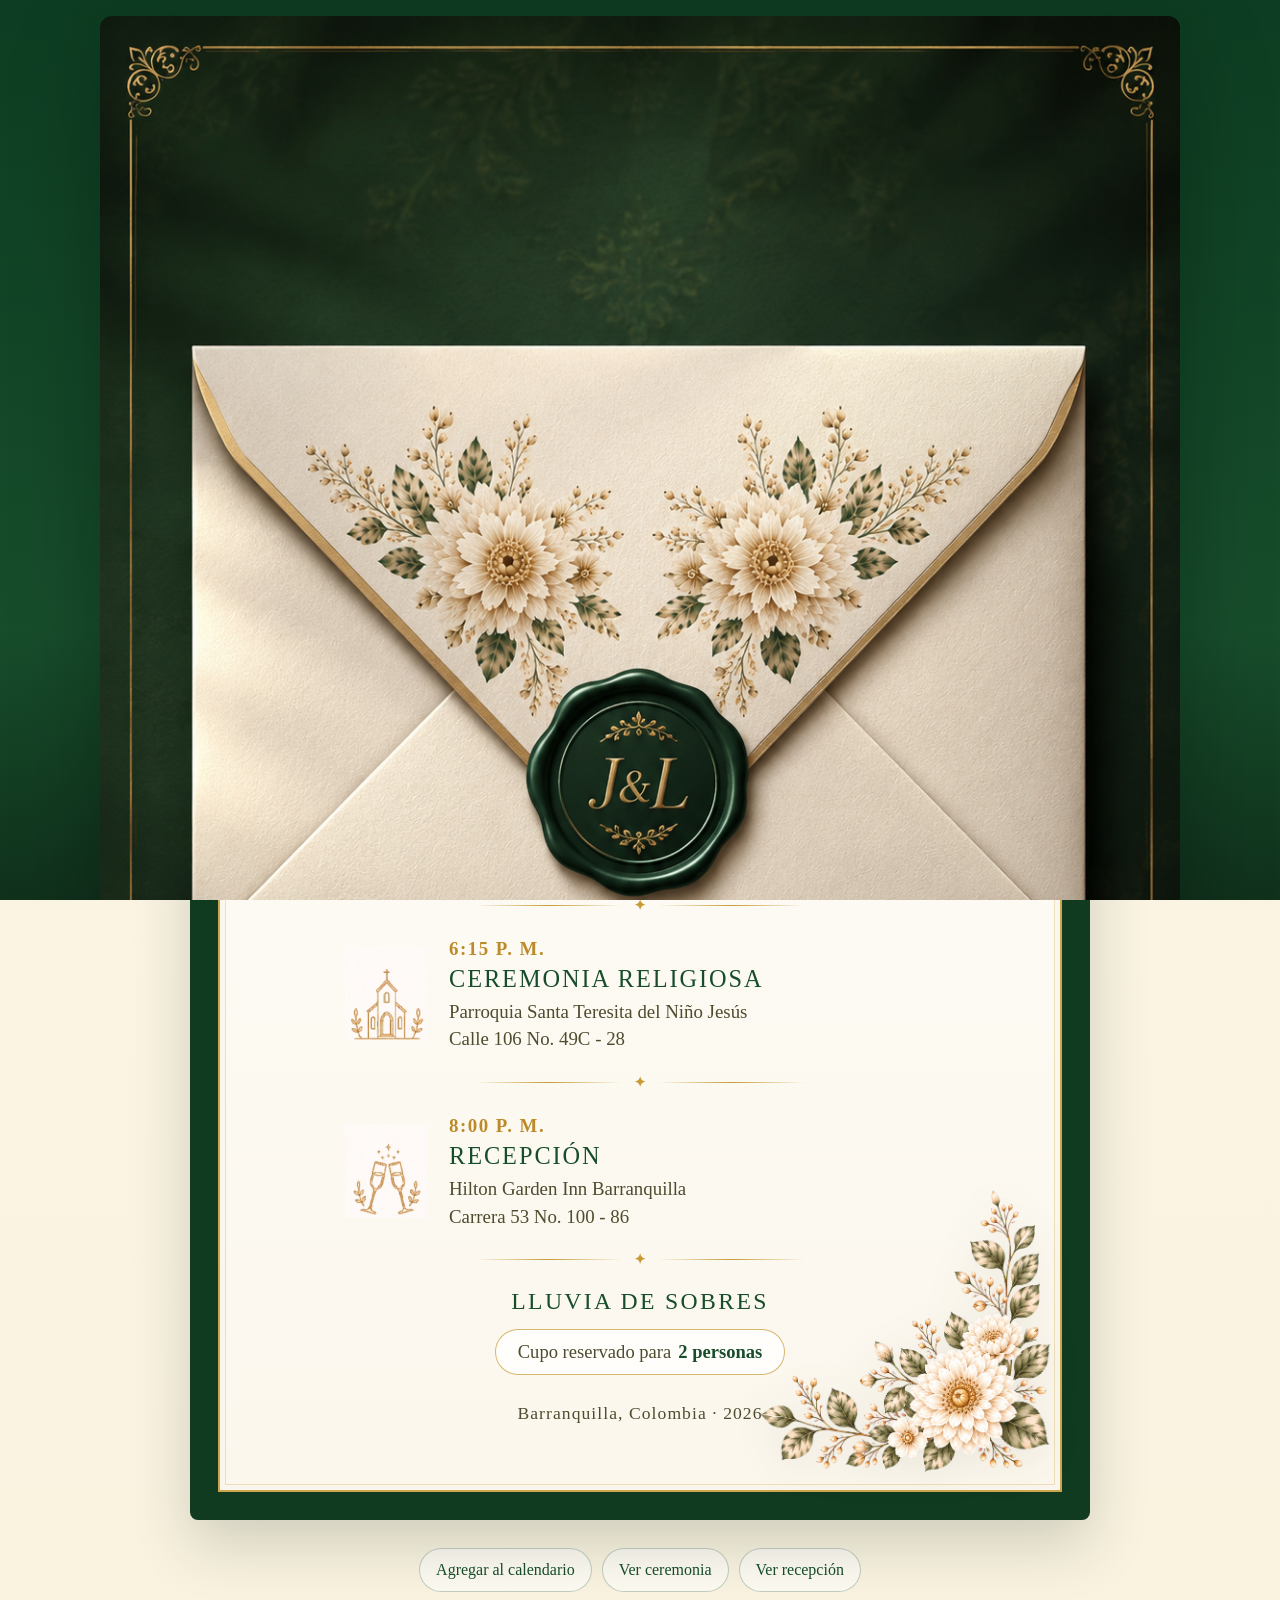
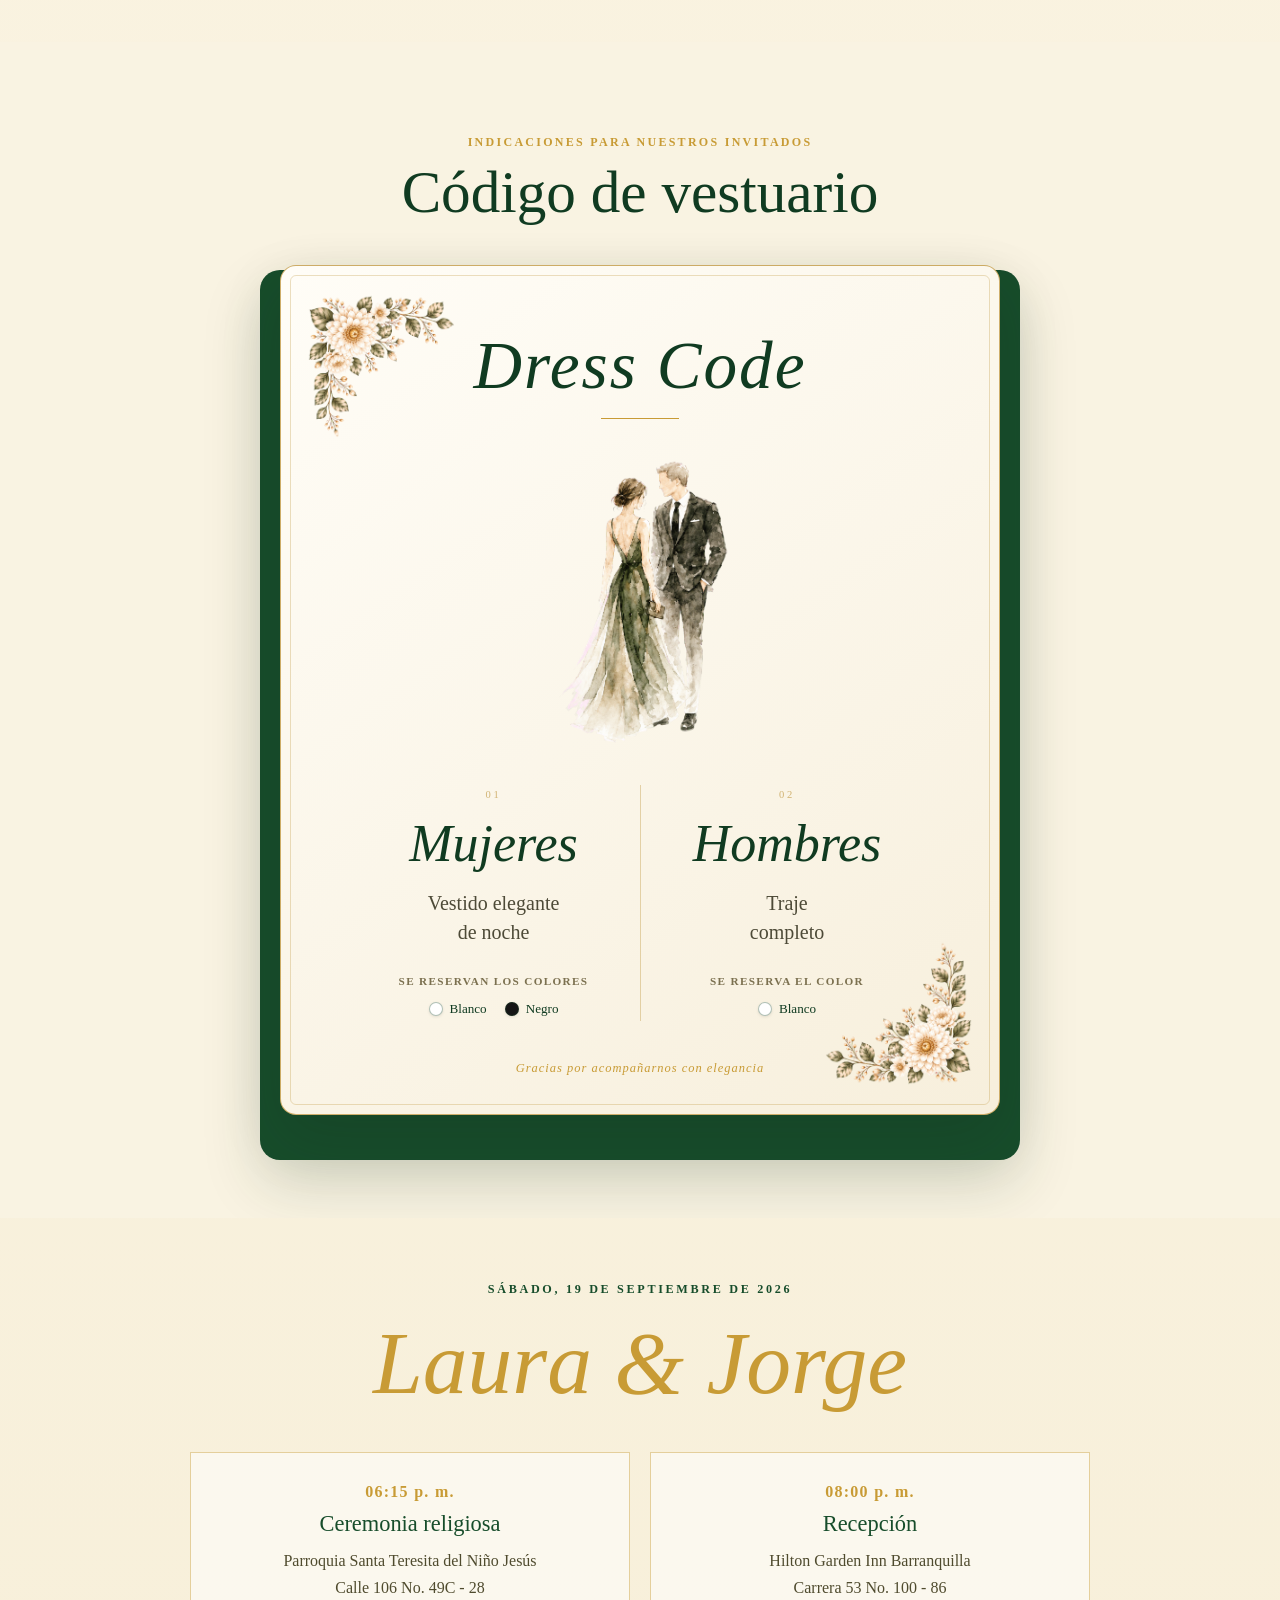
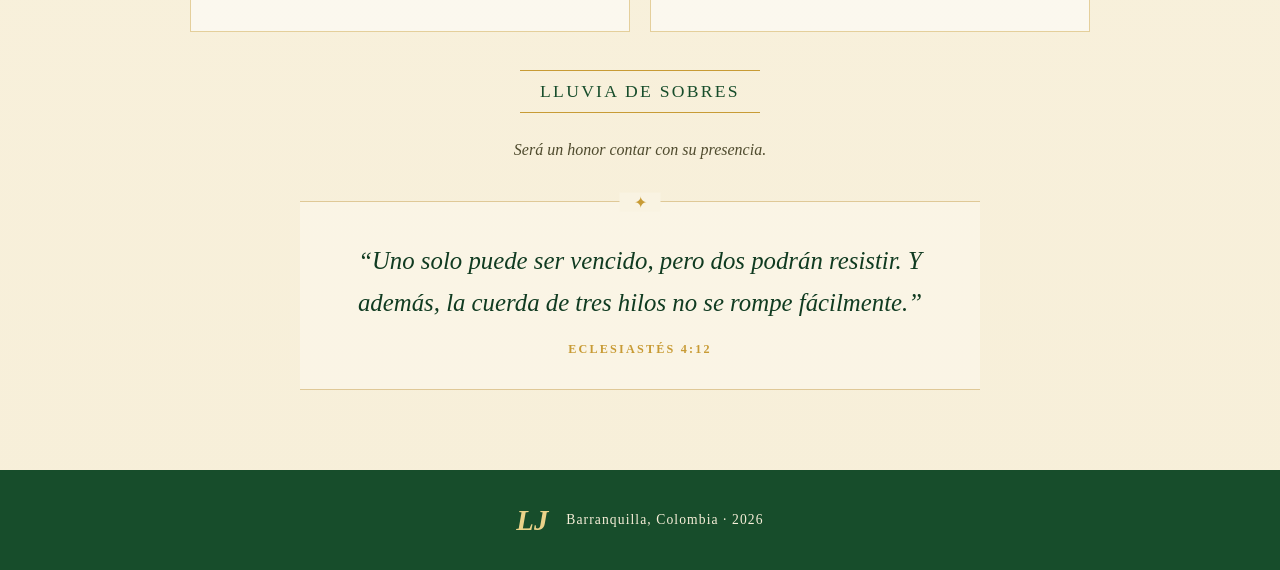
==== commit 5a65b414: "Add files via upload" ====
--- a/index.html
+++ b/index.html
@@ -4,68 +4,113 @@
   <meta charset="utf-8">
   <meta name="viewport" content="width=device-width, initial-scale=1, viewport-fit=cover">
   <meta name="theme-color" content="#174d2b">
-  <meta name="description" content="Invitación de boda de Laura y Jorge para Francesco Monachello y Sra.">
+  <meta name="description" content="Invitación de boda de Laura y Jorge.">
   <meta property="og:title" content="Laura & Jorge — Invitación de boda">
-  <meta property="og:description" content="Invitación para Francesco Monachello y Sra. · 2 cupos">
+  <meta property="og:description" content="Invitación personalizada">
   <meta property="og:type" content="website">
-  <meta property="og:image" content="assets/invitacion-francesco.png">
+  <meta property="og:image" content="assets/invitacion-base.png">
   <link rel="icon" href="favicon.svg" type="image/svg+xml">
-  <link rel="stylesheet" href="styles.css">
-  <title>Laura & Jorge — Francesco Monachello y Sra.</title>
+  <link rel="stylesheet" href="styles.css?v=23">
+  <title>Laura & Jorge — Invitación</title>
 </head>
 <body>
-  <div class="opening" id="opening">
-    <div class="dynamic-cover" id="openingCard" role="button" tabindex="0" aria-label="Abrir invitación">
-      <div class="dynamic-cover-inner">
-        <img class="cover-flower cover-flower-top" src="assets/cover-floral-left.png" alt="">
-        <img class="cover-flower cover-flower-bottom" src="assets/cover-floral-right.png" alt="">
-
-        <div class="cover-copy">
-          <p class="cover-kicker">INVITACIÓN ESPECIAL PARA</p>
-          <div class="cover-ornament"><span></span><b>❦</b><span></span></div>
-
-          <h1>
-            <span id="coverGuestName">Francesco Monachello</span>
-            <em id="coverGuestTreatment">y Sra.</em>
-          </h1>
-
-          <div class="cover-ornament"><span></span><b>❦</b><span></span></div>
-
-          <p class="cover-message">
-            Laura y Jorge tienen el honor de invitarlos<br>
-            a la celebración de su matrimonio.
-          </p>
-
-          <p class="cover-seats">
-            Invitación reservada para
-            <strong><span id="coverSeats">2</span> <span id="coverSeatsWord">personas</span></strong>
-          </p>
-
-          <button id="openInvitation" type="button">Abrir invitación</button>
+  <div class="intro-layer" id="introLayer">
+    <section class="intro-screen envelope-screen active" id="envelopeScreen" aria-label="Sobre de invitación">
+      <div class="screen-wrap">
+        <div class="envelope-stage">
+          <div class="envelope-card" id="openingCard" role="button" tabindex="0" aria-label="Abrir sobre">
+            <img class="envelope-image" src="assets/sobre-portada.png" alt="Sobre elegante de invitación">
+            <p class="envelope-guest" id="envelopeGuestName">Francesco Monachello y Sra.</p>
+            <button id="openEnvelope" class="seal-button" type="button" aria-label="Abrir sobre"></button>
+          </div>
         </div>
       </div>
-    </div>
+    </section>
+
+    <section class="intro-screen cover-screen" id="coverScreen" aria-label="Portada de la invitación">
+      <div class="screen-wrap">
+        <div class="cover-shell">
+          <div class="cover-toolbar">
+            <button id="backToEnvelope" class="ghost-action" type="button">← Volver al sobre</button>
+          </div>
+          <div class="cover-card">
+            <div class="cover-paper"></div>
+            <div class="cover-inner-line"></div>
+            <img class="cover-monogram" src="assets/monograma-clean.png" alt="Monograma Laura y Jorge">
+            <img class="cover-flower cover-flower-left" src="assets/floral-corner-transparent.png" alt="">
+            <img class="cover-flower cover-flower-right" src="assets/floral-corner-transparent.png" alt="">
+            <div class="cover-copy">
+              <p class="cover-kicker">INVITACIÓN ESPECIAL PARA</p>
+              <h1 class="cover-title">
+                <span id="coverGuestName">Francesco Monachello</span>
+                <em id="coverGuestTreatment">y Sra.</em>
+              </h1>
+              <div class="cover-divider" aria-hidden="true"><span></span><b>✦</b><span></span></div>
+              <p class="cover-message">Laura y Jorge tienen el honor de invitarlos a la celebración de su matrimonio.</p>
+              <p class="cover-seats">Invitación reservada para <strong><span id="coverSeats">2</span> <span id="coverSeatsWord">personas</span></strong></p>
+              <div class="cover-actions">
+                <button id="openInvitation" class="cover-action" type="button">Abrir invitación</button>
+              </div>
+            </div>
+          </div>
+        </div>
+      </div>
+    </section>
   </div>
 
   <header class="site-header">
-    <a href="#invitacion" class="brand" aria-label="Ir a la invitación">LJ</a>
+    <button id="headerBackButton" class="header-link" type="button" aria-label="Volver a la portada">← Portada</button>
+    <button id="brandButton" class="brand-button" type="button" aria-label="Volver a la portada">LJ</button>
     <button id="shareButton" type="button" class="share-button" aria-label="Compartir invitación">Compartir</button>
   </header>
 
   <main>
     <section class="hero" id="invitacion">
-      <div class="guest-strip">
-        <span>Preparada especialmente para</span>
-        <strong id="pageGuestName">Francesco Monachello y Sra.</strong>
-        <small><span id="pageSeats">2</span> cupos</small>
-      </div>
+      <div class="main-card invitation-card" aria-label="Invitación de boda de Laura y Jorge">
+        <img class="invitation-floral invitation-floral-top" src="assets/floral-corner-transparent.png" alt="">
+        <img class="invitation-floral invitation-floral-bottom" src="assets/floral-corner-transparent.png" alt="">
+        <div class="invitation-frame">
+          <img class="invitation-monogram" src="assets/monograma-clean.png" alt="Monograma floral de Laura y Jorge">
 
-      <div class="main-card invitation-image-wrap">
-        <img
-          src="assets/invitacion-base.png"
-          alt="Invitación de boda de Laura y Jorge para el sábado 19 de septiembre de 2026."
-        >
-        <span class="card-seat-number" id="cardSeats">2</span>
+          <div class="parents-grid" aria-label="Padres de los novios">
+            <p>Lourdes Pugliese Andrade<br>José Terán Durán</p>
+            <p>Jenny Rocha Osorio<br>Jorge Celedón Espitia</p>
+          </div>
+
+          <div class="invitation-ornament" aria-hidden="true"><span></span><b>✦</b><span></span></div>
+          <p class="invitation-honor">Tienen el honor de invitarlos a<br>la celebración del matrimonio de sus hijos</p>
+
+          <h2 class="couple-name">Laura <em>&amp;</em> Jorge</h2>
+          <p class="wedding-date">Sábado, 19 de septiembre de 2026</p>
+          <div class="invitation-ornament compact" aria-hidden="true"><span></span><b>✦</b><span></span></div>
+
+          <div class="event-block event-with-icon">
+            <span class="event-icon church-icon" aria-hidden="true"></span>
+            <div class="event-copy">
+              <p class="event-time">6:15 p. m.</p>
+              <h3>Ceremonia religiosa</h3>
+              <p>Parroquia Santa Teresita del Niño Jesús</p>
+              <p>Calle 106 No. 49C - 28</p>
+            </div>
+          </div>
+
+          <div class="invitation-ornament compact" aria-hidden="true"><span></span><b>✦</b><span></span></div>
+
+          <div class="event-block event-with-icon">
+            <span class="event-icon glasses-icon" aria-hidden="true"></span>
+            <div class="event-copy">
+              <p class="event-time">8:00 p. m.</p>
+              <h3>Recepción</h3>
+              <p>Hilton Garden Inn Barranquilla</p>
+              <p>Carrera 53 No. 100 - 86</p>
+            </div>
+          </div>
+
+          <div class="invitation-ornament compact" aria-hidden="true"><span></span><b>✦</b><span></span></div>
+          <p class="rain-note">Lluvia de sobres</p>
+          <p class="invitation-seats">Cupo reservado para <strong><span id="cardSeatsText">2</span> <span id="cardSeatsWord">personas</span></strong></p>
+          <p class="invitation-place">Barranquilla, Colombia · 2026</p>
+        </div>
       </div>
 
       <div class="quick-actions" aria-label="Acciones de la invitación">
@@ -80,13 +125,34 @@
         <span>INDICACIONES PARA NUESTROS INVITADOS</span>
         <h2>Código de vestuario</h2>
       </div>
-
-      <picture class="dress-card">
-        <img
-          src="assets/dress-code.png"
-          alt="Código de vestuario. Mujeres: vestido elegante de noche; se reservan los colores blanco y negro. Hombres: traje completo; se reserva el color blanco."
-        >
-      </picture>
+      <div class="dress-card">
+        <img class="dress-floral dress-floral-top" src="assets/floral-corner-transparent.png" alt="">
+        <img class="dress-floral dress-floral-bottom" src="assets/floral-corner-transparent.png" alt="">
+        <p class="dress-kicker">Dress Code</p>
+        <div class="dress-couple-art" role="img" aria-label="Ilustración de una pareja con vestuario elegante"></div>
+        <div class="dress-options">
+          <article class="dress-option">
+            <span class="dress-number">01</span>
+            <h3>Mujeres</h3>
+            <p class="dress-style">Vestido elegante<br>de noche</p>
+            <p class="reserved-label">Se reservan los colores</p>
+            <div class="color-list" aria-label="Blanco y negro">
+              <span><i class="color-swatch swatch-white"></i>Blanco</span>
+              <span><i class="color-swatch swatch-black"></i>Negro</span>
+            </div>
+          </article>
+          <article class="dress-option">
+            <span class="dress-number">02</span>
+            <h3>Hombres</h3>
+            <p class="dress-style">Traje<br>completo</p>
+            <p class="reserved-label">Se reserva el color</p>
+            <div class="color-list" aria-label="Blanco">
+              <span><i class="color-swatch swatch-white"></i>Blanco</span>
+            </div>
+          </article>
+        </div>
+        <p class="dress-note">Gracias por acompañarnos con elegancia</p>
+      </div>
     </section>
 
     <section class="event-summary">
@@ -106,6 +172,11 @@
       </div>
       <p class="gift-note">Lluvia de sobres</p>
       <p class="closing">Será un honor contar con su presencia.</p>
+      <blockquote class="bible-verse">
+        <span class="verse-ornament" aria-hidden="true">✦</span>
+        <p>“Uno solo puede ser vencido, pero dos podrán resistir. Y además, la cuerda de tres hilos no se rompe fácilmente.”</p>
+        <cite>Eclesiastés 4:12</cite>
+      </blockquote>
     </section>
   </main>
 
@@ -116,6 +187,6 @@
 
   <div class="toast" id="toast" role="status" aria-live="polite"></div>
   <script src="invitados.js"></script>
-  <script src="script.js"></script>
+  <script src="script.js?v=3"></script>
 </body>
 </html>
--- a/styles.css
+++ b/styles.css
@@ -1,1268 +1,175 @@
+
 :root {
   --green: #174d2b;
   --green-dark: #103b21;
+  --paper: #fdf9f0;
   --cream: #f7efd9;
-  --paper: #fffdf8;
   --gold: #c89b35;
-  --gold-light: #e9c86d;
+  --gold-light: #ead289;
   --ink: #4f4b2e;
-  --shadow: 0 28px 70px rgba(36, 47, 30, .18);
+  --shadow: 0 24px 58px rgba(24, 37, 26, .18);
+  --header-h: 64px;
 }
+*{box-sizing:border-box}
+html{scroll-behavior:smooth;background:var(--cream)}
+body{margin:0;font-family:Georgia,"Times New Roman",serif;color:var(--ink);background:radial-gradient(circle at 20% 5%, rgba(255,255,255,.92), transparent 28rem), linear-gradient(180deg,#fbf5e5,var(--cream));}
+body.locked{overflow:hidden}
+img{display:block;max-width:100%}
+button,a{-webkit-tap-highlight-color:transparent}
+button{font:inherit}
 
-* { box-sizing: border-box; }
+.intro-layer{position:fixed;inset:0;z-index:100;overflow:auto;background:linear-gradient(180deg,#0d3d22,#174d2b 70%,#10311c);transition:opacity .55s ease,visibility .55s ease}
+.intro-layer.is-hidden{opacity:0;visibility:hidden;pointer-events:none}
+.intro-screen{min-height:100svh;display:none;padding:16px}
+.intro-screen.active{display:block}
+.screen-wrap{min-height:calc(100svh - 32px);display:flex;align-items:center;justify-content:center}
+.envelope-stage{width:min(1080px,95vw);margin:auto}
+.envelope-card{position:relative;width:100%;cursor:pointer;outline:none}
+.envelope-card:focus-visible{box-shadow:0 0 0 4px rgba(232,199,117,.72);border-radius:18px}
+.envelope-image{width:100%;height:auto;border-radius:12px;box-shadow:0 26px 90px rgba(0,0,0,.28)}
+.seal-button{position:absolute;left:50%;top:56.7%;transform:translate(-50%,-50%);width:14.6%;aspect-ratio:1/1;border:0;border-radius:50%;background:transparent;cursor:pointer;touch-action:manipulation}
+.envelope-guest{position:absolute;left:50%;top:73.1%;transform:translateX(-50%);width:min(74%,760px);margin:0;text-align:center;color:var(--green-dark);font-size:clamp(1rem,2.4vw,1.9rem);line-height:1.18;text-wrap:balance;text-shadow:0 1px 0 rgba(255,255,255,.42)}
 
-html {
-  scroll-behavior: smooth;
-  background: var(--cream);
+.cover-shell{width:min(1180px,96vw);margin:auto}
+.cover-toolbar{display:flex;justify-content:flex-start;margin:0 auto 14px;width:min(980px,100%)}
+.ghost-action{padding:10px 14px;border:1px solid rgba(232,199,117,.46);border-radius:999px;background:rgba(255,255,255,.08);color:#fff;text-decoration:none;cursor:pointer}
+.cover-card{position:relative;min-height:720px;overflow:hidden;border-radius:26px;background:
+  radial-gradient(circle at 12% 18%,rgba(234,210,137,.10) 0 1px,transparent 1.5px) 0 0/30px 30px,
+  radial-gradient(circle at 84% 72%,rgba(234,210,137,.07) 0 1px,transparent 1.5px) 8px 10px/36px 36px,
+  linear-gradient(145deg,#155b36,#0d4528 58%,#0a351f);box-shadow:0 26px 90px rgba(0,0,0,.32)}
+.cover-card::before{content:"";position:absolute;inset:0;pointer-events:none;opacity:.25;background:
+  radial-gradient(ellipse at 15% 12%,transparent 0 27%,rgba(234,210,137,.14) 27.3% 27.6%,transparent 28%),
+  radial-gradient(ellipse at 86% 90%,transparent 0 25%,rgba(234,210,137,.12) 25.3% 25.6%,transparent 26%)}
+.cover-paper{position:absolute;inset:38px;border-radius:22px;background:
+  radial-gradient(circle at 50% 20%,rgba(255,255,255,.92),transparent 34rem),
+  linear-gradient(180deg,#fffefb,#faf6ed);box-shadow:inset 0 0 0 1px rgba(201,155,53,.64),0 20px 40px rgba(0,0,0,.14)}
+.cover-inner-line{position:absolute;inset:66px;border:1px solid rgba(201,155,53,.78);border-radius:15px;box-shadow:inset 0 0 0 3px rgba(255,255,255,.72)}
+.cover-monogram{position:absolute;z-index:4;top:82px;left:50%;transform:translateX(-50%);width:82px;filter:drop-shadow(0 8px 14px rgba(36,42,24,.12))}
+.cover-flower{position:absolute;z-index:2;pointer-events:none;user-select:none;filter:drop-shadow(0 8px 14px rgba(75,60,25,.08))}
+.cover-flower-left{left:78px;top:88px;width:min(245px,21vw);transform:rotate(180deg)}
+.cover-flower-right{right:76px;bottom:72px;width:min(245px,21vw)}
+.cover-copy{position:relative;z-index:3;width:min(650px,64%);min-height:720px;margin:0 auto;padding:190px 18px 48px;display:flex;flex-direction:column;align-items:center;justify-content:flex-start;text-align:center}
+.cover-kicker{margin:0 0 14px;color:var(--green);font-size:.84rem;font-weight:700;letter-spacing:.24em}
+.cover-title{margin:0;color:#bd8b28;font-size:clamp(3.2rem,7vw,6.2rem);font-weight:400;line-height:.88;text-wrap:balance}
+.cover-title span,.cover-title em{display:block}
+.cover-title em{margin-top:10px;font-size:.62em;font-style:italic}
+.cover-divider{display:flex;align-items:center;gap:12px;margin:18px 0;color:var(--gold)}
+.cover-divider span{width:120px;height:1px;background:linear-gradient(90deg,transparent,var(--gold),transparent)}
+.cover-message{max-width:560px;margin:0;font-size:clamp(1rem,1.4vw,1.14rem);line-height:1.52}
+.cover-seats{margin:20px 0 0;padding:12px 24px;border:1px solid rgba(200,155,53,.78);border-radius:12px;background:rgba(255,255,255,.84);color:var(--green);box-shadow:inset 0 0 0 3px rgba(200,155,53,.08)}
+.cover-seats strong{color:var(--green-dark)}
+.cover-actions{display:flex;gap:12px;justify-content:center;flex-wrap:wrap;margin-top:24px}
+.cover-action{min-width:300px;padding:16px 30px;border:2px solid var(--gold);border-radius:999px;background:linear-gradient(180deg,#176139,#0d4528);color:#fff;cursor:pointer;box-shadow:0 16px 30px rgba(15,69,39,.22)}
+
+.site-header{position:sticky;top:0;z-index:20;display:flex;align-items:center;justify-content:space-between;height:var(--header-h);padding:0 clamp(14px,3.6vw,44px);border-bottom:1px solid rgba(200,155,53,.25);background:rgba(247,239,217,.92);backdrop-filter:blur(14px)}
+.header-link,.share-button{padding:9px 14px;border:1px solid rgba(23,77,43,.28);border-radius:999px;background:rgba(255,255,255,.54);color:var(--green);cursor:pointer}
+.brand-button{border:0;background:transparent;color:var(--gold);font-size:2rem;font-style:italic;letter-spacing:.06em;cursor:pointer}
+main{display:block}
+.hero{width:min(1120px,100%);margin:0 auto;padding:clamp(28px,5vw,68px) 18px 50px;scroll-margin-top:var(--header-h)}
+.guest-strip{width:min(780px,100%);margin:0 auto 26px;text-align:center}
+.guest-strip span,.guest-strip small{display:block;color:var(--green);font-size:.76rem;letter-spacing:.16em;text-transform:uppercase}
+.guest-strip strong{display:block;margin:8px 0;color:var(--green-dark);font-size:clamp(1.7rem,4.5vw,3.3rem);font-weight:400;text-wrap:balance}
+.main-card{display:block;width:min(900px,100%);margin:0 auto;border-radius:8px}
+.invitation-image-wrap{position:relative;padding:0 !important;background:transparent !important}
+.invitation-svg{display:block;width:100%;height:auto;border-radius:2px;box-shadow:var(--shadow)}
+.invitation-card{position:relative;overflow:hidden;padding:28px;background:var(--green-dark);box-shadow:var(--shadow)}
+.invitation-frame{position:relative;z-index:2;min-height:1060px;padding:250px 74px 66px;border:2px solid rgba(200,155,53,.88);background:
+  radial-gradient(circle at 50% 12%,rgba(255,255,255,.96),transparent 28rem),
+  linear-gradient(180deg,#fffefb,#fbf7ed);text-align:center;box-shadow:inset 0 0 0 5px rgba(255,255,255,.74),inset 0 0 0 6px rgba(200,155,53,.28)}
+.invitation-floral{position:absolute;z-index:3;width:min(300px,34%);pointer-events:none;filter:drop-shadow(0 8px 18px rgba(67,54,20,.08))}
+.invitation-floral-top{left:38px;top:44px;transform:rotate(180deg)}
+.invitation-floral-bottom{right:36px;bottom:40px}
+.invitation-monogram{position:absolute;top:48px;right:72px;width:180px;height:auto;filter:drop-shadow(0 7px 15px rgba(151,104,19,.08))}
+.parents-grid{display:grid;grid-template-columns:repeat(2,minmax(0,1fr));gap:42px;margin:0 auto 24px;color:#575532;font-size:clamp(.92rem,1.8vw,1.2rem);font-variant:small-caps;letter-spacing:.035em;line-height:1.7}
+.parents-grid p{margin:0}
+.invitation-ornament{display:flex;align-items:center;justify-content:center;gap:12px;margin:22px auto;color:var(--gold);width:min(420px,80%)}
+.invitation-ornament span{height:1px;flex:1;background:linear-gradient(90deg,transparent,var(--gold),transparent)}
+.invitation-ornament b{font-size:.85rem}
+.invitation-ornament.compact{margin:20px auto;width:min(330px,68%)}
+.invitation-honor{margin:0;color:#4f4b2e;font-size:clamp(1rem,2.1vw,1.34rem);line-height:1.48}
+.couple-name{margin:32px 0 24px;color:#c9972e;font-family:"Edwardian Script ITC","Palace Script MT","Vladimir Script","Segoe Script",cursive;font-size:clamp(5.8rem,12vw,8.5rem);font-weight:400;font-style:normal;line-height:.72;letter-spacing:.005em;text-wrap:balance}
+.couple-name em{font-size:.7em;font-weight:400;font-style:normal}
+.wedding-date{margin:0;color:#4f4b2e;font-size:clamp(1rem,2.2vw,1.35rem);font-weight:700;letter-spacing:.055em;text-transform:uppercase}
+.event-block{margin:0 auto;color:#4f4b2e}
+.event-with-icon{display:grid;grid-template-columns:82px minmax(0,1fr);align-items:center;gap:22px;width:min(590px,92%);text-align:left}
+.event-copy{min-width:0}
+.event-icon{display:block;width:82px;height:94px;overflow:hidden;background-image:url("assets/invitacion-base.png");background-repeat:no-repeat;background-size:800px auto}
+.church-icon{background-position:-164px -578px}
+.glasses-icon{background-position:-162px -694px}
+.event-block h3{margin:4px 0 6px;color:var(--green);font-size:clamp(1.18rem,2.4vw,1.52rem);font-weight:400;letter-spacing:.08em;text-transform:uppercase}
+.event-block p{margin:2px 0;font-size:clamp(.98rem,1.9vw,1.18rem);line-height:1.35}
+.event-block .event-time{margin-bottom:4px;color:#bc8a29;font-weight:700;letter-spacing:.08em;text-transform:uppercase}
+.rain-note{margin:8px 0 14px;color:var(--green);font-size:clamp(1.12rem,2.3vw,1.48rem);letter-spacing:.1em;text-transform:uppercase}
+.invitation-seats{display:inline-flex;align-items:baseline;gap:.38em;margin:0;padding:11px 22px;border:1px solid rgba(200,155,53,.72);border-radius:999px;background:rgba(255,255,255,.76);color:#4f4b2e;font-size:clamp(.96rem,1.9vw,1.16rem)}
+.invitation-seats strong{color:var(--green);white-space:nowrap}
+.invitation-place{margin:28px 0 0;color:#4f4b2e;font-size:clamp(.94rem,1.8vw,1.1rem);letter-spacing:.06em}
+.quick-actions{display:flex;flex-wrap:wrap;justify-content:center;gap:10px;margin:28px auto 0}
+.quick-actions a{padding:12px 16px;border:1px solid rgba(23,77,43,.25);border-radius:999px;background:rgba(255,255,255,.56);color:var(--green);text-decoration:none}
+.dress-section{position:relative;overflow:hidden;padding:clamp(68px,7vw,94px) clamp(28px,6vw,72px) clamp(72px,8vw,104px);background:#f9f3e2}
+.dress-section::before{content:"";position:absolute;z-index:0;left:50%;top:228px;bottom:58px;width:min(760px,78vw);transform:translateX(-50%);border-radius:20px;background:var(--green);box-shadow:0 24px 60px rgba(16,59,33,.16)}
+.section-heading{position:relative;z-index:2;max-width:760px;margin:0 auto 38px;text-align:center}
+.section-heading span{color:var(--gold);font-size:.75rem;font-weight:700;letter-spacing:.19em}
+.section-heading h2{margin:8px 0 0;color:var(--green-dark);font-size:clamp(2rem,5vw,3.7rem);font-weight:400}
+.dress-card{position:relative;z-index:2;width:min(720px,100%);margin:0 auto;padding:clamp(48px,6vw,66px) clamp(34px,6vw,66px) 38px;overflow:hidden;border:1px solid rgba(184,139,44,.68);outline:1px solid rgba(184,139,44,.28);outline-offset:-11px;border-radius:16px;background:linear-gradient(145deg,#fffdf7 0%,#f7efdc 100%);box-shadow:var(--shadow);text-align:center}
+.dress-kicker{position:relative;z-index:3;margin:0;color:var(--green-dark);font-size:clamp(2.7rem,6vw,4.2rem);font-weight:400;font-style:italic;letter-spacing:.03em;line-height:1}
+.dress-kicker::after{content:"";display:block;width:78px;height:1px;margin:19px auto 22px;background:var(--gold)}
+.dress-couple-art{position:relative;z-index:2;width:250px;height:320px;margin:0 auto 24px;background-image:url("assets/dress-couple-transparent.png");background-repeat:no-repeat;background-size:contain;background-position:center}
+.dress-options{position:relative;z-index:2;display:grid;grid-template-columns:1fr 1fr}
+.dress-option{min-width:0;padding:4px clamp(22px,4vw,42px)}
+.dress-option + .dress-option{border-left:1px solid rgba(184,139,44,.35)}
+.dress-number{display:block;margin-bottom:14px;color:rgba(184,139,44,.62);font-size:.66rem;letter-spacing:.25em}
+.dress-option h3{margin:0;color:var(--green-dark);font-size:clamp(2.15rem,4.6vw,3.25rem);font-weight:400;font-style:italic}
+.dress-style{min-height:64px;margin:16px 0 22px;color:#4d4a37;font-size:clamp(1.05rem,2.2vw,1.25rem);line-height:1.45}
+.reserved-label{margin:0 0 14px;color:#7b704f;font-size:.7rem;font-weight:700;letter-spacing:.12em;text-transform:uppercase}
+.color-list{display:flex;flex-wrap:wrap;justify-content:center;gap:10px 18px;color:var(--green-dark);font-size:.82rem}
+.color-list span{display:inline-flex;align-items:center;gap:7px}
+.color-swatch{width:14px;height:14px;border:1px solid rgba(29,73,45,.34);border-radius:50%;box-shadow:0 1px 3px rgba(0,0,0,.1)}
+.swatch-white{background:#fff}.swatch-black{background:#151515}
+.dress-note{position:relative;z-index:2;margin:40px 0 0;color:var(--gold);font-size:.78rem;font-style:italic;letter-spacing:.08em}
+.dress-floral{position:absolute;z-index:1;width:clamp(118px,17vw,150px);opacity:1;pointer-events:none}
+.dress-floral-top{top:26px;left:26px;transform:rotate(180deg)}
+.dress-floral-bottom{right:26px;bottom:26px}
+.event-summary{padding:64px 18px 80px;text-align:center}
+.small-label{margin:0 0 14px;color:var(--green);font-size:.76rem;font-weight:700;letter-spacing:.22em}
+.event-summary h2{margin:0 0 38px;color:var(--gold);font-size:clamp(2.8rem,7vw,5.7rem);font-weight:400;font-style:italic}
+.summary-grid{display:grid;grid-template-columns:repeat(2,minmax(0,1fr));gap:20px;width:min(900px,100%);margin:0 auto}
+.summary-grid article{padding:30px;border:1px solid rgba(200,155,53,.45);background:rgba(255,255,255,.54)}
+.summary-grid span{color:var(--gold);font-weight:700;letter-spacing:.08em}.summary-grid h3{margin:10px 0;color:var(--green);font-size:1.4rem;font-weight:400}.summary-grid p{margin:0;line-height:1.7}
+.gift-note{display:inline-block;margin:38px 0 0;padding:10px 20px;border-top:1px solid var(--gold);border-bottom:1px solid var(--gold);color:var(--green);font-size:1.1rem;text-transform:uppercase;letter-spacing:.13em}
+.closing{margin:28px 0 0;font-style:italic}
+.bible-verse{position:relative;width:min(680px,100%);margin:42px auto 0;padding:38px clamp(24px,5vw,54px) 32px;border-top:1px solid rgba(184,139,44,.42);border-bottom:1px solid rgba(184,139,44,.42);color:var(--green-dark);background:rgba(255,255,255,.3)}
+.verse-ornament{position:absolute;top:0;left:50%;padding:0 14px;transform:translate(-50%,-50%);color:var(--gold);background:#f9f3e2}
+.bible-verse p{margin:0;font-size:clamp(1.15rem,2.7vw,1.55rem);font-style:italic;line-height:1.7}
+.bible-verse cite{display:block;margin-top:18px;color:var(--gold);font-size:.76rem;font-style:normal;font-weight:700;letter-spacing:.18em;text-transform:uppercase}
+footer{display:flex;align-items:center;justify-content:center;gap:18px;min-height:100px;padding:24px;color:var(--cream);background:var(--green)}
+footer strong{color:var(--gold-light);font-size:1.8rem;font-style:italic}footer span{font-size:.85rem;letter-spacing:.08em}
+.toast{position:fixed;left:50%;bottom:24px;z-index:140;transform:translate(-50%,18px);padding:11px 16px;border-radius:999px;color:#fff;background:var(--green-dark);opacity:0;pointer-events:none;transition:opacity .25s ease,transform .25s ease}.toast.show{opacity:1;transform:translate(-50%,0)}
+
+@media (max-width: 900px){
+  .cover-paper{inset:28px}.cover-inner-line{inset:50px}.cover-monogram{top:64px;width:72px}.cover-flower-left{left:58px;top:82px;width:min(160px,19vw)}.cover-flower-right{right:56px;bottom:56px;width:min(170px,20vw)}.cover-copy{width:min(620px,70%);padding-top:164px}.cover-title{font-size:clamp(3rem,7.6vw,5rem)}
 }
-
-body {
-  margin: 0;
-  color: var(--ink);
-  background:
-    radial-gradient(circle at 16% 5%, rgba(255,255,255,.85), transparent 28rem),
-    linear-gradient(180deg, #fbf5e5, var(--cream));
-  font-family: Georgia, "Times New Roman", serif;
+@media (max-width: 700px){
+  :root{--header-h:58px}
+  .intro-screen{padding:10px}
+  .screen-wrap{min-height:calc(100svh - 20px)}
+  .envelope-stage{width:min(1080px,99vw)}
+  .seal-button{width:16.5%;top:56.6%}
+  .envelope-guest{top:73.4%;width:80%;font-size:clamp(.9rem,4vw,1.2rem)}
+  .cover-shell{width:100%}.cover-toolbar{margin-bottom:10px}.ghost-action{font-size:.92rem;padding:9px 12px}
+  .cover-card{min-height:610px}.cover-paper{inset:14px;border-radius:18px}.cover-inner-line{inset:28px;border-radius:12px}.cover-monogram{top:40px;width:62px}
+  .cover-flower-left{left:44px;top:72px;width:min(88px,22vw)}.cover-flower-right{right:42px;bottom:44px;width:min(92px,22vw)}
+  .cover-copy{width:84%;min-height:610px;padding:126px 8px 34px}.cover-kicker{font-size:.66rem;letter-spacing:.15em}.cover-title{font-size:clamp(2.35rem,10.5vw,3.7rem);line-height:.91}.cover-divider{margin:14px 0}.cover-divider span{width:52px}.cover-message{font-size:.92rem;line-height:1.42}.cover-seats{margin-top:14px;padding:10px 13px;font-size:.88rem}.cover-actions{margin-top:18px}.cover-action{min-width:230px;padding:14px 20px}
+  .site-header{padding:0 10px}.header-link,.share-button{padding:8px 10px;font-size:.86rem}.brand-button{font-size:1.65rem}
+  .invitation-card{padding:12px}.invitation-frame{min-height:0;padding:154px 24px 44px}.invitation-floral{width:37%}.invitation-floral-top{left:18px;top:22px}.invitation-floral-bottom{right:14px;bottom:20px}.invitation-monogram{top:30px;right:26px;width:104px}.parents-grid{gap:16px;margin-bottom:16px;font-size:.76rem;line-height:1.5}.invitation-ornament{margin:16px auto}.invitation-honor{font-size:.92rem}.couple-name{margin:28px -8px 24px;font-size:clamp(4.6rem,22vw,6.2rem)}.wedding-date{font-size:.86rem;line-height:1.4}.invitation-ornament.compact{margin:16px auto}.event-with-icon{grid-template-columns:54px minmax(0,1fr);gap:12px;width:100%}.event-icon{width:54px;height:68px;background-size:580px auto}.church-icon{background-position:-119px -419px}.glasses-icon{background-position:-118px -503px}.event-block h3{font-size:1.02rem}.event-block p{font-size:.9rem}.rain-note{font-size:1rem}.invitation-seats{flex-wrap:wrap;justify-content:center;gap:.25em;margin:0 auto;padding:10px 15px;font-size:.9rem}.invitation-place{margin-top:24px;font-size:.84rem}
+  .dress-section{padding:56px 16px 66px}.dress-section::before{top:176px;bottom:28px;width:calc(100% - 32px);transform:translateX(-50%);border-radius:18px}.section-heading{margin-bottom:28px}.dress-card{width:100%;padding:46px 22px 30px}.dress-kicker{font-size:3rem}.dress-kicker::after{margin:15px auto 18px}.dress-couple-art{width:190px;height:245px;margin-bottom:20px}.dress-options{grid-template-columns:1fr}.dress-option{padding:6px 12px 30px}.dress-option + .dress-option{padding-top:30px;border-top:1px solid rgba(184,139,44,.35);border-left:0}.dress-style{min-height:0;margin:12px 0 18px}.dress-note{margin-top:14px}.dress-floral{width:105px}.dress-floral-top{top:18px;left:18px}.dress-floral-bottom{right:18px;bottom:18px}
+  .summary-grid{grid-template-columns:1fr}.summary-grid article{padding:24px 18px}
+  footer{flex-direction:column;gap:6px}
 }
-
-body.locked { overflow: hidden; }
-
-img {
-  display: block;
-  max-width: 100%;
+@media (max-width: 420px){
+  .seal-button{width:18.2%}
+  .envelope-guest{font-size:.88rem;top:73.5%;width:82%}
+  .cover-card{min-height:590px}.cover-copy{min-height:590px;padding-top:122px}.cover-monogram{top:40px;width:58px}.cover-flower-left{width:82px;left:40px}.cover-flower-right{width:88px;right:38px;bottom:40px}
+  .guest-strip strong{font-size:clamp(1.45rem,8.6vw,2.1rem)}
+  .invitation-frame{padding:145px 18px 40px}.invitation-monogram{right:20px;width:92px}.parents-grid{gap:10px;font-size:.7rem}.couple-name{font-size:clamp(4.1rem,21vw,5.5rem)}.invitation-honor br{display:none}.event-with-icon{grid-template-columns:48px minmax(0,1fr);gap:10px}.event-icon{width:48px}
 }
-
-button, a { -webkit-tap-highlight-color: transparent; }
-
-.opening {
-  position: fixed;
-  inset: 0;
-  z-index: 100;
-  display: grid;
-  place-items: center;
-  padding: 20px;
-  background:
-    linear-gradient(rgba(11, 53, 28, .94), rgba(11, 53, 28, .97)),
-    radial-gradient(circle at top, #3c7652, #103b21);
-  transition: opacity .65s ease, visibility .65s ease;
-}
-
-.opening.is-hidden {
-  opacity: 0;
-  visibility: hidden;
-  pointer-events: none;
-}
-
-.opening-card {
-  width: min(820px, 96vw);
-  min-height: 560px;
-  position: relative;
-  display: grid;
-  place-items: center;
-  overflow: hidden;
-  border-radius: 3px;
-  background: var(--paper);
-  box-shadow: 0 35px 100px rgba(0,0,0,.4);
-}
-
-.name-frame {
-  position: absolute;
-  inset: 0;
-}
-
-.name-frame img {
-  width: 100%;
-  height: 100%;
-  object-fit: contain;
-  opacity: .94;
-}
-
-.opening-copy {
-  position: relative;
-  z-index: 1;
-  width: min(590px, 80%);
-  padding: 92px 26px 62px;
-  text-align: center;
-}
-
-.small-label {
-  margin: 0 0 14px;
-  color: var(--green);
-  font-size: .76rem;
-  font-weight: 700;
-  letter-spacing: .22em;
-}
-
-.opening h1 {
-  margin: 0;
-  color: var(--green-dark);
-  font-size: clamp(1.5rem, 4.2vw, 2.85rem);
-  font-weight: 400;
-  line-height: 1.02;
-}
-
-.opening h1 span {
-  color: var(--gold);
-  font-style: italic;
-}
-
-.opening h1,
-.guest-strip strong {
-  padding-inline: 10px;
-}
-
-.opening-copy > p:not(.small-label):not(.seats) {
-  max-width: 510px;
-  margin: 16px auto 0;
-  font-size: clamp(.95rem, 1.5vw, 1.05rem);
-  line-height: 1.65;
-}
-
-.gold-rule {
-  display: flex;
-  align-items: center;
-  justify-content: center;
-  gap: 12px;
-  margin: 22px auto 8px;
-  color: var(--gold);
-}
-
-.gold-rule i {
-  width: 86px;
-  height: 1px;
-  background: linear-gradient(90deg, transparent, var(--gold));
-}
-
-.gold-rule i:last-child {
-  background: linear-gradient(90deg, var(--gold), transparent);
-}
-
-.gold-rule b {
-  font-size: .75rem;
-}
-
-.seats {
-  display: inline-block;
-  margin: 22px 0 0;
-  padding: 9px 16px;
-  border: 1px solid rgba(200,155,53,.55);
-  color: var(--green);
-  font-size: .95rem;
-}
-
-#openInvitation {
-  display: block;
-  min-width: 190px;
-  margin: 28px auto 0;
-  padding: 14px 22px;
-  border: 1px solid var(--gold);
-  border-radius: 999px;
-  color: white;
-  background: var(--green);
-  font: inherit;
-  font-size: .95rem;
-  cursor: pointer;
-  box-shadow: 0 12px 24px rgba(23,77,43,.2);
-  transition: transform .2s ease, background .2s ease;
-}
-
-#openInvitation:hover {
-  transform: translateY(-2px);
-  background: var(--green-dark);
-}
-
-.site-header {
-  position: sticky;
-  top: 0;
-  z-index: 20;
-  display: flex;
-  align-items: center;
-  justify-content: space-between;
-  height: 64px;
-  padding: 0 clamp(18px, 4vw, 56px);
-  border-bottom: 1px solid rgba(200,155,53,.28);
-  background: rgba(247,239,217,.9);
-  backdrop-filter: blur(14px);
-}
-
-.brand {
-  color: var(--green);
-  font-size: 1.45rem;
-  font-style: italic;
-  text-decoration: none;
-}
-
-.share-button {
-  padding: 9px 15px;
-  border: 1px solid rgba(23,77,43,.32);
-  border-radius: 999px;
-  color: var(--green);
-  background: transparent;
-  font: inherit;
-  cursor: pointer;
-}
-
-.hero {
-  width: min(1120px, 100%);
-  margin: 0 auto;
-  padding: clamp(30px, 6vw, 74px) 18px 70px;
-}
-
-.guest-strip {
-  width: min(780px, 100%);
-  margin: 0 auto 26px;
-  text-align: center;
-}
-
-.guest-strip span,
-.guest-strip small {
-  display: block;
-  color: var(--green);
-  font-size: .76rem;
-  letter-spacing: .16em;
-  text-transform: uppercase;
-}
-
-.guest-strip strong {
-  display: block;
-  margin: 8px 0;
-  color: var(--green-dark);
-  font-size: clamp(1.7rem, 4.5vw, 3.5rem);
-  font-weight: 400;
-}
-
-.main-card {
-  display: block;
-  width: min(900px, 100%);
-  margin: 0 auto;
-  overflow: hidden;
-  border-radius: 2px;
-  box-shadow: var(--shadow);
-}
-
-.main-card img {
-  width: 100%;
-  height: auto;
-  border-radius: 2px;
-}
-
-.main-card {
-  padding: 12px;
-  background: rgba(255,255,255,.52);
-}
-
-.quick-actions {
-  display: flex;
-  flex-wrap: wrap;
-  justify-content: center;
-  gap: 10px;
-  margin: 28px auto 0;
-}
-
-.quick-actions a {
-  padding: 12px 17px;
-  border: 1px solid rgba(23,77,43,.25);
-  border-radius: 999px;
-  color: var(--green);
-  background: rgba(255,255,255,.54);
-  text-decoration: none;
-  transition: transform .2s ease, border-color .2s ease;
-}
-
-.quick-actions a:hover {
-  transform: translateY(-2px);
-  border-color: var(--gold);
-}
-
-.dress-section {
-  padding: 74px 18px;
-  background:
-    linear-gradient(90deg, var(--green) 0 18%, transparent 18%),
-    #f9f3e2;
-}
-
-.section-heading {
-  max-width: 760px;
-  margin: 0 auto 26px;
-  text-align: center;
-}
-
-.section-heading span {
-  color: var(--gold);
-  font-size: .75rem;
-  font-weight: 700;
-  letter-spacing: .19em;
-}
-
-.section-heading h2 {
-  margin: 8px 0 0;
-  color: var(--green-dark);
-  font-size: clamp(2rem, 5vw, 3.7rem);
-  font-weight: 400;
-}
-
-.dress-card {
-  display: block;
-  width: min(610px, 100%);
-  margin: 0 auto;
-  box-shadow: var(--shadow);
-}
-
-.event-summary {
-  padding: 80px 18px;
-  text-align: center;
-}
-
-.event-summary h2 {
-  margin: 0 0 38px;
-  color: var(--gold);
-  font-size: clamp(2.8rem, 7vw, 5.7rem);
-  font-weight: 400;
-  font-style: italic;
-}
-
-.summary-grid {
-  display: grid;
-  grid-template-columns: repeat(2, minmax(0, 1fr));
-  gap: 20px;
-  width: min(900px, 100%);
-  margin: 0 auto;
-}
-
-.summary-grid article {
-  padding: 30px;
-  border: 1px solid rgba(200,155,53,.45);
-  background: rgba(255,255,255,.54);
-}
-
-.summary-grid span {
-  color: var(--gold);
-  font-weight: 700;
-  letter-spacing: .08em;
-}
-
-.summary-grid h3 {
-  margin: 10px 0;
-  color: var(--green);
-  font-size: 1.4rem;
-  font-weight: 400;
-}
-
-.summary-grid p {
-  margin: 0;
-  line-height: 1.7;
-}
-
-.gift-note {
-  display: inline-block;
-  margin: 38px 0 0;
-  padding: 10px 20px;
-  border-top: 1px solid var(--gold);
-  border-bottom: 1px solid var(--gold);
-  color: var(--green);
-  font-size: 1.1rem;
-  text-transform: uppercase;
-  letter-spacing: .13em;
-}
-
-.closing {
-  margin: 28px 0 0;
-  font-style: italic;
-}
-
-footer {
-  display: flex;
-  align-items: center;
-  justify-content: center;
-  gap: 18px;
-  min-height: 100px;
-  padding: 24px;
-  color: var(--cream);
-  background: var(--green);
-}
-
-footer strong {
-  color: var(--gold-light);
-  font-size: 1.8rem;
-  font-style: italic;
-}
-
-footer span {
-  font-size: .85rem;
-  letter-spacing: .08em;
-}
-
-.toast {
-  position: fixed;
-  left: 50%;
-  bottom: 24px;
-  z-index: 120;
-  transform: translate(-50%, 18px);
-  padding: 11px 16px;
-  border-radius: 999px;
-  color: white;
-  background: var(--green-dark);
-  opacity: 0;
-  pointer-events: none;
-  transition: opacity .25s ease, transform .25s ease;
-}
-
-.toast.show {
-  opacity: 1;
-  transform: translate(-50%, 0);
-}
-
-@media (max-width: 680px) {
-  .opening-card {
-    width: min(96vw, 720px);
-    aspect-ratio: auto;
-    min-height: 520px;
-  }
-
-  .opening-copy {
-    width: 86%;
-    padding: 86px 12px 46px;
-  }
-
-  .site-header {
-    height: 58px;
-  }
-
-  .hero {
-    padding-top: 32px;
-  }
-
-  .dress-section {
-    background:
-      linear-gradient(90deg, var(--green) 0 8%, transparent 8%),
-      #f9f3e2;
-  }
-
-  .summary-grid {
-    grid-template-columns: 1fr;
-  }
-
-  .summary-grid article {
-    padding: 24px 18px;
-  }
-
-  footer {
-    flex-direction: column;
-    gap: 6px;
-  }
-}
-
-@media (prefers-reduced-motion: reduce) {
-  html { scroll-behavior: auto; }
-  *, *::before, *::after {
-    transition-duration: .01ms !important;
-    animation-duration: .01ms !important;
-  }
-}
-
-.opening h1 {
-  max-width: 92%;
-  margin-inline: auto;
-}
-
-.opening-copy {
-  margin-top: 8px;
-}
-
-.main-card {
-  overflow: visible;
-}
-
-
-/* Refinamientos elegantes */
-.opening-card {
-  isolation: isolate;
-  width: min(860px, 96vw);
-  min-height: 640px;
-  padding: 0;
-}
-
-.opening-card::after {
-  content: "";
-  position: absolute;
-  inset: 0;
-  background: linear-gradient(180deg, rgba(255,255,255,.10), rgba(255,255,255,0));
-  pointer-events: none;
-  z-index: 0;
-}
-
-.name-frame {
-  display: grid;
-  place-items: center;
-  padding: 18px 20px;
-}
-
-.name-frame img {
-  width: 100%;
-  height: 100%;
-  object-fit: contain;
-  opacity: .98;
-}
-
-.opening-copy {
-  display: flex;
-  flex-direction: column;
-  align-items: center;
-  justify-content: center;
-  width: min(560px, 72%);
-  padding: 130px 24px 72px;
-  margin-top: 0;
-}
-
-.opening-copy > * {
-  position: relative;
-  z-index: 1;
-}
-
-.opening .small-label {
-  margin-bottom: 14px;
-}
-
-.opening h1 {
-  display: flex;
-  flex-direction: column;
-  align-items: center;
-  justify-content: center;
-  gap: 2px;
-  width: 100%;
-  max-width: 500px;
-  margin: 0 auto;
-  text-align: center;
-  letter-spacing: .005em;
-  font-size: clamp(1.6rem, 4vw, 2.65rem);
-  line-height: .95;
-}
-
-.guest-name-main {
-  display: block;
-  white-space: nowrap;
-}
-
-.guest-name-sub {
-  display: block;
-  margin-top: 10px;
-  color: var(--gold);
-  font-size: .92em;
-  font-style: italic;
-  line-height: .92;
-}
-
-.opening-copy > p:not(.small-label):not(.seats) {
-  max-width: 560px;
-  margin: 18px auto 0;
-  font-size: clamp(.98rem, 1.3vw, 1.08rem);
-  line-height: 1.62;
-}
-
-.seats {
-  margin-top: 20px;
-  background: rgba(255, 253, 248, .82);
-  box-shadow: 0 10px 18px rgba(200,155,53,.08);
-}
-
-#openInvitation {
-  position: relative;
-  overflow: hidden;
-}
-
-#openInvitation::before {
-  content: "";
-  position: absolute;
-  top: 0;
-  left: -120%;
-  width: 60%;
-  height: 100%;
-  background: linear-gradient(90deg, transparent, rgba(255,255,255,.28), transparent);
-  transform: skewX(-18deg);
-}
-
-#openInvitation:hover::before {
-  left: 140%;
-  transition: left .8s ease;
-}
-
-.opening {
-  transition: opacity .75s ease, visibility .75s ease;
-}
-
-.opening-card,
-.opening-copy > * {
-  will-change: transform, opacity;
-}
-
-body.ready .opening-card {
-  animation: openingCardIn .9s cubic-bezier(.2,.75,.25,1) both;
-}
-
-body.ready .opening-copy > * {
-  opacity: 0;
-  transform: translateY(16px);
-  animation: riseFade .8s ease forwards;
-}
-
-body.ready .opening-copy > *:nth-child(1) { animation-delay: .10s; }
-body.ready .opening-copy > *:nth-child(2) { animation-delay: .18s; }
-body.ready .opening-copy > *:nth-child(3) { animation-delay: .26s; }
-body.ready .opening-copy > *:nth-child(4) { animation-delay: .34s; }
-body.ready .opening-copy > *:nth-child(5) { animation-delay: .42s; }
-body.ready .opening-copy > *:nth-child(6) { animation-delay: .50s; }
-
-@keyframes openingCardIn {
-  from { opacity: 0; transform: translateY(16px) scale(.985); }
-  to { opacity: 1; transform: translateY(0) scale(1); }
-}
-
-@keyframes riseFade {
-  from { opacity: 0; transform: translateY(16px); }
-  to { opacity: 1; transform: translateY(0); }
-}
-
-.hero {
-  padding-top: clamp(20px, 4vw, 40px);
-}
-
-.guest-strip strong {
-  max-width: 760px;
-  margin-left: auto;
-  margin-right: auto;
-}
-
-.main-card {
-  overflow: visible;
-  padding: 16px;
-  border-radius: 8px;
-}
-
-.main-card img,
-.name-frame img,
-.dress-card img {
-  image-rendering: auto;
-}
-
-@media (min-width: 900px) {
-  .opening-card {
-    width: min(900px, 92vw);
-    min-height: 660px;
-  }
-
-  .opening-copy {
-    width: min(560px, 68%);
-    padding: 138px 30px 76px;
-  }
-
-  .opening h1 {
-    font-size: clamp(2rem, 3.7vw, 3rem);
-    max-width: 520px;
-  }
-}
-
-@media (max-width: 899px) {
-  .opening-card {
-    width: min(800px, 96vw);
-    min-height: 620px;
-  }
-}
-
-@media (max-width: 680px) {
-  .opening {
-    padding: 14px;
-  }
-
-  .opening-card {
-    width: min(96vw, 640px);
-    min-height: 540px;
-  }
-
-  .name-frame {
-    padding: 12px 14px;
-  }
-
-  .opening-copy {
-    width: 84%;
-    padding: 82px 10px 44px;
-  }
-
-  .opening h1 {
-    max-width: 96%;
-    font-size: clamp(1.55rem, 7.2vw, 2.45rem);
-    line-height: .94;
-  }
-
-  .guest-name-sub {
-    margin-top: 8px;
-    font-size: .86em;
-  }
-
-  .opening-copy > p:not(.small-label):not(.seats) {
-    font-size: .95rem;
-    line-height: 1.5;
-  }
-
-  .seats {
-    margin-top: 16px;
-    padding: 8px 12px;
-    font-size: .92rem;
-  }
-
-  #openInvitation {
-    min-width: 200px;
-    margin-top: 22px;
-  }
-
-  .main-card {
-    padding: 10px;
-  }
-}
-
-@media (max-width: 420px) {
-  .opening-card {
-    min-height: 500px;
-  }
-
-  .opening-copy {
-    width: 88%;
-    padding-top: 72px;
-  }
-
-  .opening h1 {
-    font-size: clamp(1.45rem, 8.1vw, 2.15rem);
-  }
-
-  .small-label {
-    font-size: .66rem;
-    letter-spacing: .16em;
-  }
-}
-
-
-/* ===== Portada rediseñada ===== */
-.opening {
-  padding: 18px;
-  background:
-    radial-gradient(circle at top, rgba(62, 120, 83, .22), transparent 30%),
-    linear-gradient(rgba(11, 53, 28, .94), rgba(11, 53, 28, .97));
-}
-
-.opening-card-redesign {
-  width: min(920px, 96vw);
-  min-height: 620px;
-  border-radius: 8px;
-  background: transparent;
-  box-shadow: 0 35px 100px rgba(0,0,0,.34);
-}
-
-.opening-paper {
-  position: relative;
-  width: 100%;
-  min-height: 620px;
-  overflow: hidden;
-  border-radius: 8px;
-  background:
-    radial-gradient(circle at 50% 32%, rgba(255,255,255,.65), rgba(255,255,255,0) 40%),
-    linear-gradient(180deg, #fffefb, #fbf7ee 75%, #f7f0e1);
-}
-
-.opening-border {
-  position: absolute;
-  inset: 28px;
-  border: 2px solid rgba(208, 170, 78, .72);
-  pointer-events: none;
-}
-
-.opening-border::before,
-.opening-border::after {
-  content: "";
-  position: absolute;
-  left: 48px;
-  right: 48px;
-  height: 1px;
-  background: rgba(208, 170, 78, .55);
-}
-
-.opening-border::before { top: 18px; }
-.opening-border::after { bottom: 18px; }
-
-.opening-floral {
-  position: absolute;
-  z-index: 0;
-  user-select: none;
-  pointer-events: none;
-}
-
-.floral-left {
-  left: 40px;
-  top: 110px;
-  width: min(180px, 21vw);
-}
-
-.floral-right {
-  right: 26px;
-  bottom: 76px;
-  width: min(190px, 21vw);
-}
-
-.opening-copy-redesign {
-  position: relative;
-  z-index: 1;
-  width: min(640px, 72%);
-  min-height: 620px;
-  margin: 0 auto;
-  padding: 112px 32px 70px;
-  display: flex;
-  flex-direction: column;
-  justify-content: center;
-  align-items: center;
-  text-align: center;
-}
-
-.opening-copy-redesign .small-label {
-  margin: 0 0 14px;
-}
-
-.opening-copy-redesign h1 {
-  width: 100%;
-  max-width: 600px;
-  margin: 0 auto;
-  display: flex;
-  flex-direction: column;
-  align-items: center;
-  gap: 10px;
-  color: var(--green-dark);
-  line-height: .96;
-  font-size: clamp(2rem, 4.7vw, 4rem);
-}
-
-.opening-copy-redesign .guest-name-main {
-  display: block;
-  max-width: 100%;
-  white-space: normal;
-  overflow-wrap: anywhere;
-  text-wrap: balance;
-}
-
-.opening-copy-redesign .guest-name-sub {
-  display: block;
-  color: var(--gold);
-  font-size: .72em;
-  font-style: italic;
-  line-height: .95;
-}
-
-.opening-copy-redesign > p:not(.small-label):not(.seats) {
-  max-width: 560px;
-  margin: 16px auto 0;
-  font-size: clamp(1rem, 1.4vw, 1.1rem);
-  line-height: 1.6;
-}
-
-.opening-copy-redesign .seats {
-  margin-top: 24px;
-  background: rgba(255,255,255,.68);
-  border-color: rgba(208,170,78,.66);
-  box-shadow: 0 10px 18px rgba(200,155,53,.10);
-}
-
-.opening-copy-redesign .gold-rule {
-  margin-top: 22px;
-}
-
-.opening-copy-redesign #openInvitation {
-  margin-top: 28px;
-}
-
-@media (max-width: 820px) {
-  .opening-card-redesign,
-  .opening-paper,
-  .opening-copy-redesign {
-    min-height: 560px;
-  }
-
-  .opening-copy-redesign {
-    width: min(84%, 620px);
-    padding-top: 102px;
-  }
-
-  .floral-left {
-    left: 14px;
-    top: 128px;
-    width: min(138px, 21vw);
-  }
-
-  .floral-right {
-    right: 10px;
-    bottom: 90px;
-    width: min(145px, 21vw);
-  }
-}
-
-@media (max-width: 620px) {
-  .opening {
-    padding: 12px;
-  }
-
-  .opening-card-redesign,
-  .opening-paper,
-  .opening-copy-redesign {
-    min-height: 510px;
-  }
-
-  .opening-border {
-    inset: 18px;
-  }
-
-  .opening-border::before,
-  .opening-border::after {
-    left: 28px;
-    right: 28px;
-  }
-
-  .opening-copy-redesign {
-    width: 88%;
-    padding: 86px 12px 42px;
-  }
-
-  .opening-copy-redesign h1 {
-    max-width: 94%;
-    font-size: clamp(1.85rem, 8.2vw, 2.95rem);
-    line-height: .94;
-  }
-
-  .opening-copy-redesign .guest-name-main {
-    text-wrap: balance;
-  }
-
-  .floral-left {
-    left: 8px;
-    top: 128px;
-    width: min(94px, 19vw);
-    opacity: .95;
-  }
-
-  .floral-right {
-    right: 8px;
-    bottom: 100px;
-    width: min(96px, 19vw);
-    opacity: .95;
-  }
-
-  .opening-copy-redesign > p:not(.small-label):not(.seats) {
-    font-size: .97rem;
-    line-height: 1.52;
-  }
-}
-
-@media (max-width: 420px) {
-  .opening-copy-redesign {
-    width: 90%;
-    padding-top: 80px;
-  }
-
-  .opening-copy-redesign h1 {
-    font-size: clamp(1.65rem, 9vw, 2.4rem);
-  }
-
-  .floral-left,
-  .floral-right {
-    width: min(96px, 21vw);
-  }
-}
-
-
-/* ===== Portada final aprobada ===== */
-.opening {
-  position: fixed;
-  inset: 0;
-  z-index: 100;
-  display: grid;
-  place-items: center;
-  padding: 18px;
-  overflow: auto;
-  background: #0d3f26;
-  transition: opacity .65s ease, visibility .65s ease;
-}
-
-.opening-preview-card {
-  position: relative;
-  width: min(1180px, 96vw);
-  aspect-ratio: 4 / 3;
-  overflow: hidden;
-  border-radius: 18px;
-  box-shadow: 0 28px 80px rgba(0,0,0,.38);
-  background: #0d3f26;
-}
-
-.opening-preview-image {
-  width: 100%;
-  height: 100%;
-  object-fit: contain;
-  display: block;
-}
-
-.opening-preview-button {
-  position: absolute;
-  z-index: 5;
-  left: 33.5%;
-  top: 74.5%;
-  width: 33%;
-  height: 8.5%;
-  border: 0;
-  border-radius: 999px;
-  background: transparent;
-  cursor: pointer;
-  touch-action: manipulation;
-}
-
-.opening-preview-card {
-  cursor: pointer;
-  touch-action: manipulation;
-}
-
-.opening-preview-button:focus-visible {
-  outline: 3px solid rgba(255,255,255,.95);
-  outline-offset: 3px;
-}
-
-.opening-preview-button:hover {
-  background: rgba(255,255,255,.04);
-}
-
-@media (max-width: 760px) {
-  .opening {
-    padding: 8px;
-  }
-
-  .opening-preview-card {
-    width: 98vw;
-    border-radius: 10px;
-  }
-}
-
-
-/* ===== Portada dinámica para múltiples invitados ===== */
-.opening {
-  padding: 18px;
-  background:
-    radial-gradient(circle at 50% 10%, rgba(67,120,82,.24), transparent 38%),
-    linear-gradient(135deg, #0d3d22, #174d2b 58%, #0b321c);
-}
-
-.dynamic-cover {
-  width: min(1000px, 96vw);
-  cursor: pointer;
-  border-radius: 18px;
-  box-shadow: 0 35px 100px rgba(0,0,0,.38);
-  outline: none;
-}
-
-.dynamic-cover:focus-visible {
-  box-shadow: 0 0 0 4px rgba(234,199,111,.75), 0 35px 100px rgba(0,0,0,.38);
-}
-
-.dynamic-cover-inner {
-  position: relative;
-  min-height: 680px;
-  overflow: hidden;
-  border-radius: 18px;
-  background:
-    radial-gradient(circle at 50% 30%, rgba(255,255,255,.76), transparent 42%),
-    linear-gradient(180deg, #fffefb, #fbf6ec);
-  border: 2px solid rgba(223,184,84,.9);
-}
-
-.dynamic-cover-inner::before {
-  content: "";
-  position: absolute;
-  inset: 28px;
-  z-index: 1;
-  border: 1px solid rgba(201,155,53,.72);
-  border-radius: 8px;
-  pointer-events: none;
-}
-
-.cover-flower {
-  position: absolute;
-  z-index: 2;
-  object-fit: contain;
-  pointer-events: none;
-  user-select: none;
-}
-
-.cover-flower-top {
-  top: 48px;
-  left: 48px;
-  width: min(260px, 27vw);
-}
-
-.cover-flower-bottom {
-  right: 44px;
-  bottom: 44px;
-  width: min(250px, 26vw);
-}
-
-.cover-copy {
-  position: relative;
-  z-index: 3;
-  width: min(650px, 70%);
-  min-height: 680px;
-  margin: 0 auto;
-  padding: 84px 24px 58px;
-  display: flex;
-  flex-direction: column;
-  align-items: center;
-  justify-content: center;
-  text-align: center;
-}
-
-.cover-kicker {
-  margin: 0 0 12px;
-  color: var(--green);
-  font-size: .84rem;
-  font-weight: 700;
-  letter-spacing: .24em;
-}
-
-.cover-ornament {
-  display: flex;
-  align-items: center;
-  gap: 12px;
-  margin: 4px 0 18px;
-  color: var(--gold);
-}
-
-.cover-ornament span {
-  width: 110px;
-  height: 1px;
-  background: linear-gradient(90deg, transparent, var(--gold), transparent);
-}
-
-.cover-ornament b {
-  font-size: 1rem;
-}
-
-.cover-copy h1 {
-  width: 100%;
-  margin: 0;
-  color: #b88723;
-  font-size: clamp(2.4rem, 6vw, 5.4rem);
-  font-weight: 400;
-  line-height: .92;
-  text-wrap: balance;
-}
-
-.cover-copy h1 span,
-.cover-copy h1 em {
-  display: block;
-}
-
-.cover-copy h1 em {
-  margin-top: 12px;
-  font-size: .58em;
-  font-weight: 400;
-}
-
-.cover-message {
-  margin: 0;
-  color: var(--ink);
-  font-size: clamp(1rem, 1.6vw, 1.18rem);
-  line-height: 1.6;
-}
-
-.cover-seats {
-  margin: 24px 0 0;
-  padding: 12px 24px;
-  border: 1px solid rgba(200,155,53,.65);
-  border-radius: 10px;
-  background: rgba(255,255,255,.76);
-  color: var(--green);
-  box-shadow: 0 10px 24px rgba(83,70,36,.08);
-}
-
-.cover-seats strong {
-  color: var(--green-dark);
-}
-
-.dynamic-cover #openInvitation {
-  min-width: 260px;
-  margin: 26px auto 0;
-  padding: 15px 28px;
-  border: 2px solid var(--gold);
-  border-radius: 999px;
-  color: white;
-  background: linear-gradient(180deg, #195b34, #0f4527);
-  font: inherit;
-  font-size: 1.1rem;
-  cursor: pointer;
-  box-shadow: 0 16px 30px rgba(15,69,39,.22);
-}
-
-.invitation-image-wrap {
-  position: relative;
-}
-
-.card-seat-number {
-  position: absolute;
-  left: 50.25%;
-  top: 87.37%;
-  transform: translate(-50%, -50%);
-  color: #4e4b2c;
-  font-family: "DejaVu Serif", Georgia, serif;
-  font-size: clamp(14px, 2.7vw, 31px);
-  font-weight: 400;
-  line-height: 1;
-  pointer-events: none;
-}
-
-@media (max-width: 700px) {
-  .dynamic-cover-inner,
-  .cover-copy {
-    min-height: 570px;
-  }
-
-  .dynamic-cover-inner::before {
-    inset: 16px;
-  }
-
-  .cover-copy {
-    width: 84%;
-    padding: 74px 10px 44px;
-  }
-
-  .cover-copy h1 {
-    font-size: clamp(2rem, 10vw, 3.65rem);
-  }
-
-  .cover-kicker {
-    font-size: .7rem;
-    letter-spacing: .18em;
-  }
-
-  .cover-flower-top {
-    top: 40px;
-    left: 22px;
-    width: min(160px, 34vw);
-  }
-
-  .cover-flower-bottom {
-    right: 18px;
-    bottom: 48px;
-    width: min(150px, 32vw);
-  }
-
-  .cover-message {
-    font-size: .96rem;
-  }
-
-  .cover-seats {
-    padding: 10px 14px;
-    font-size: .92rem;
-  }
-
-  .dynamic-cover #openInvitation {
-    min-width: 220px;
-  }
-}
+@media (prefers-reduced-motion: reduce){html{scroll-behavior:auto}*,*::before,*::after{transition-duration:.01ms!important;animation-duration:.01ms!important}}
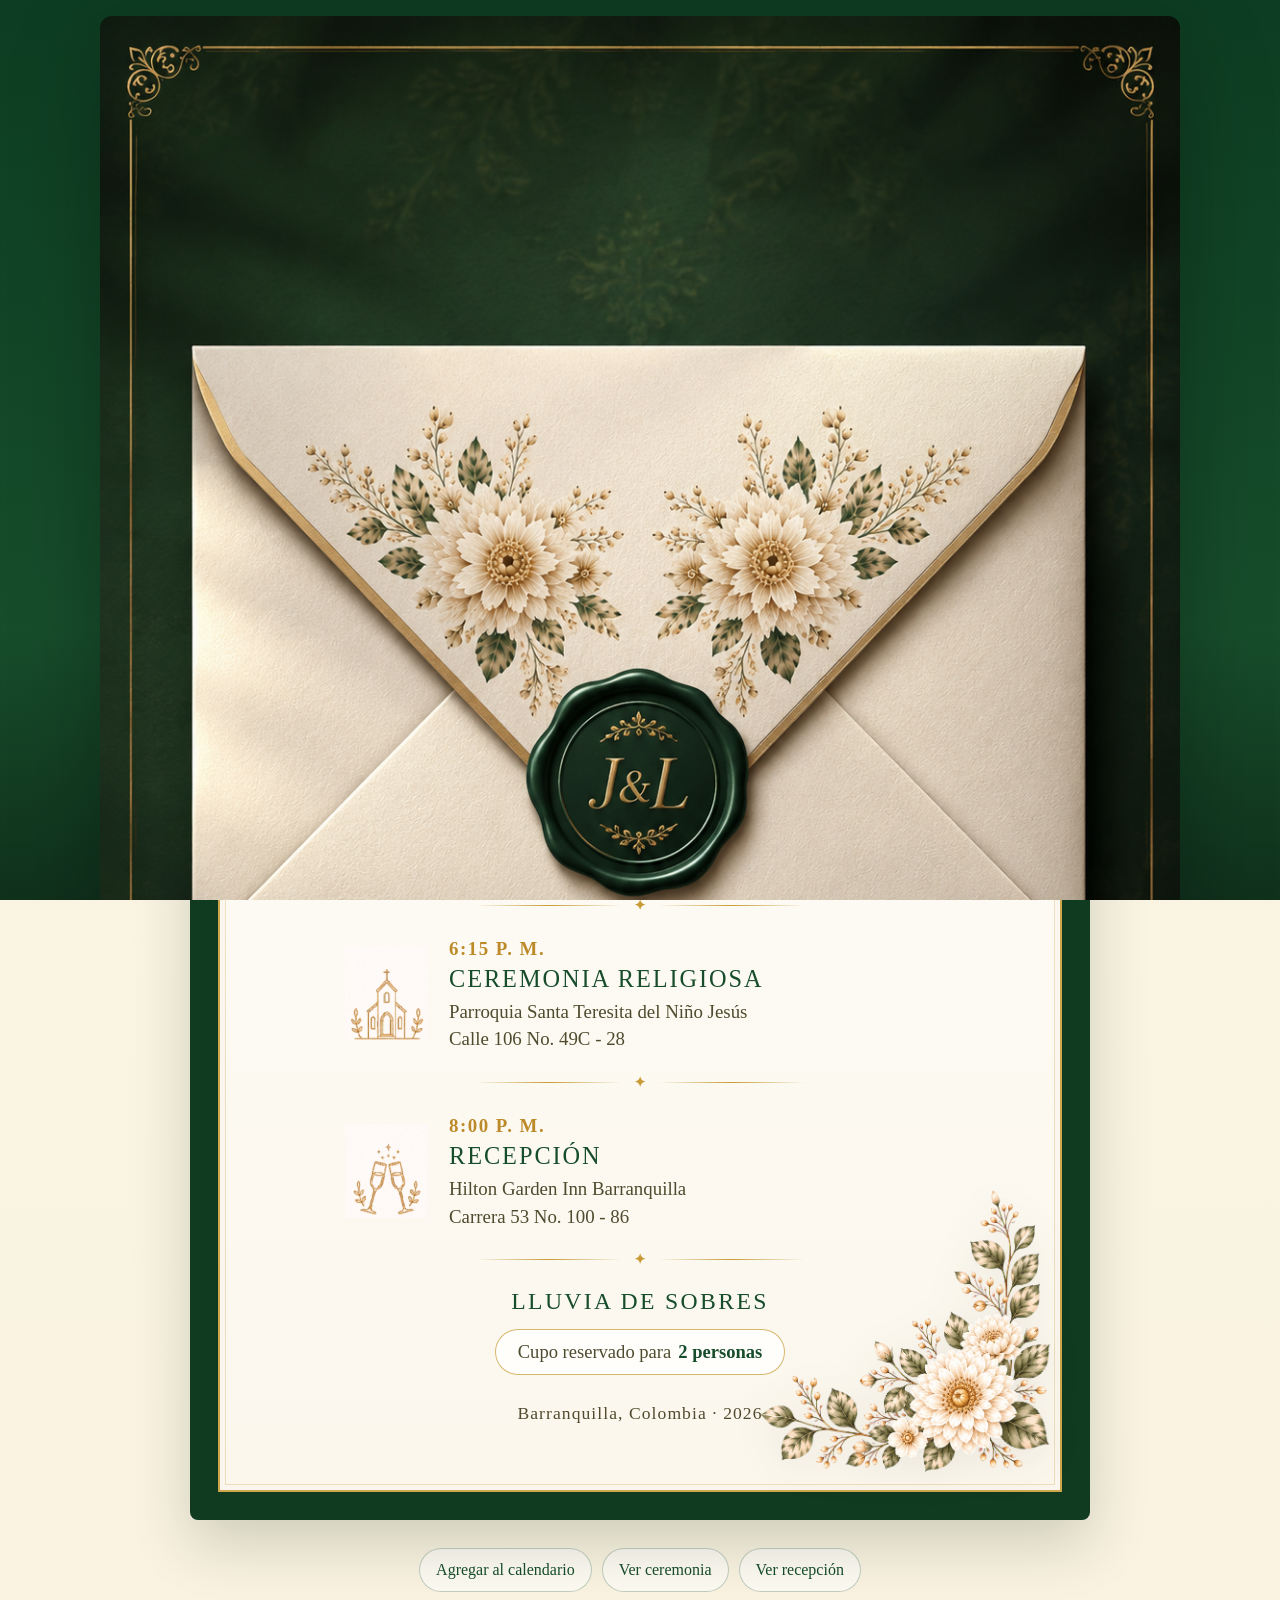
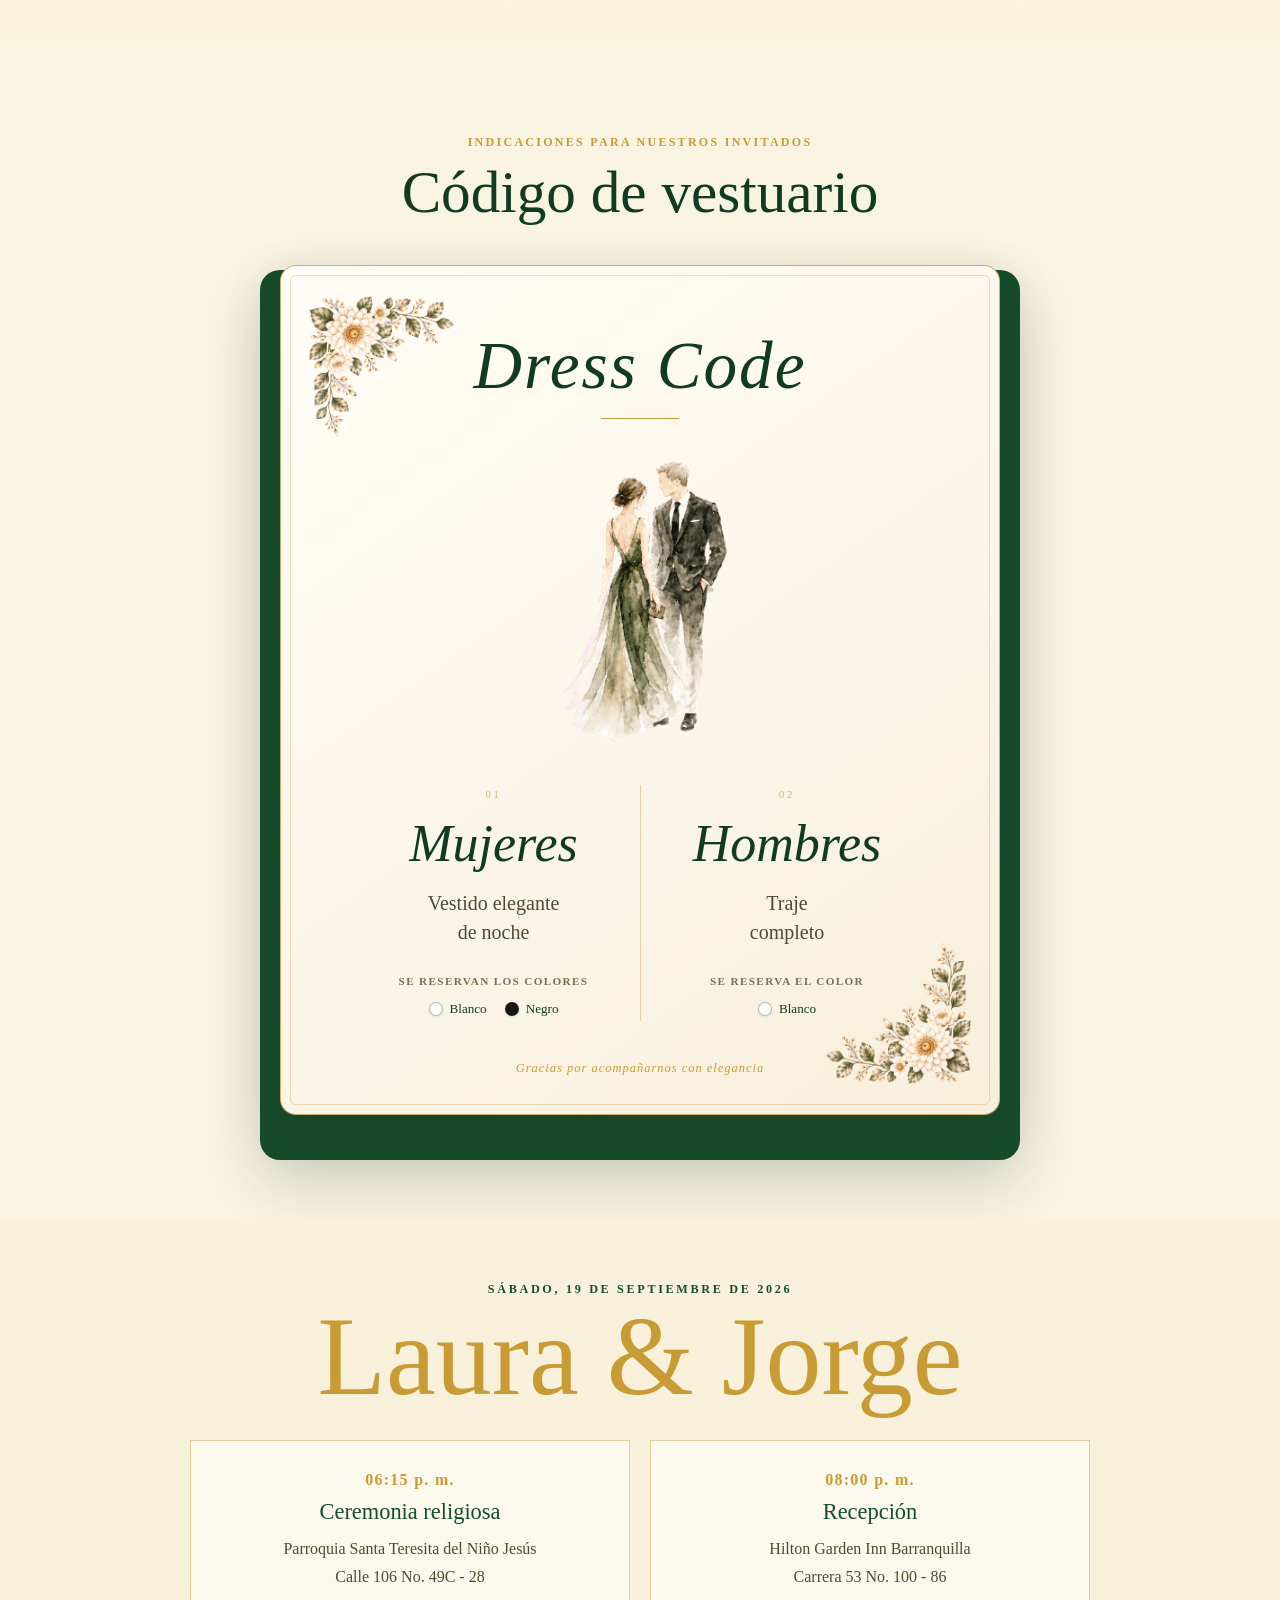
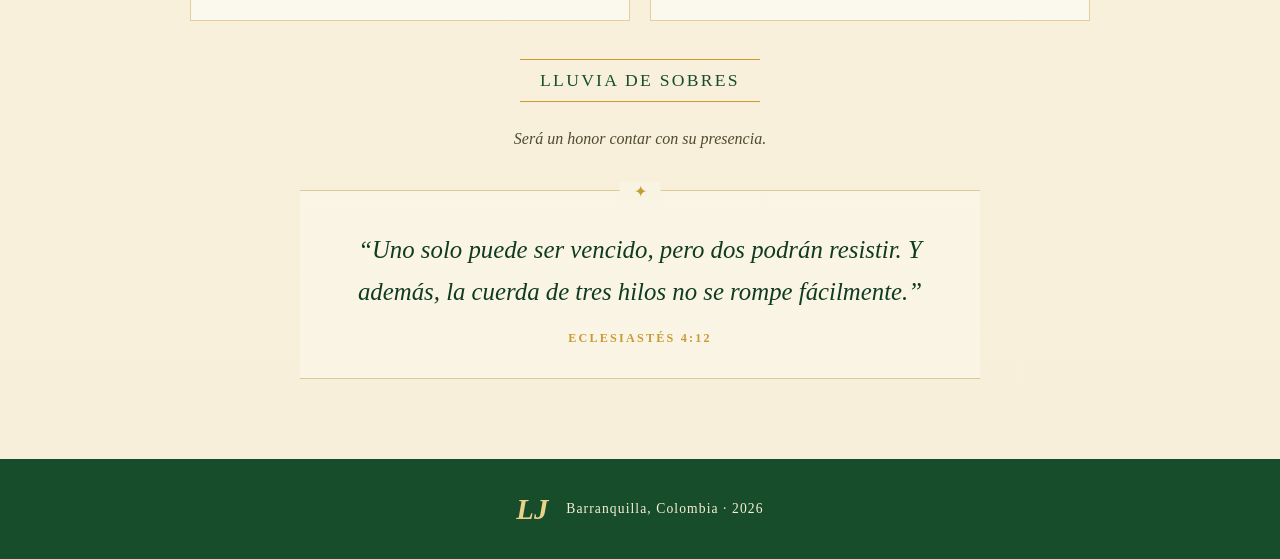
==== commit 5ff46dee: "Add files via upload" ====
--- a/index.html
+++ b/index.html
@@ -10,7 +10,8 @@
   <meta property="og:type" content="website">
   <meta property="og:image" content="assets/invitacion-base.png">
   <link rel="icon" href="favicon.svg" type="image/svg+xml">
-  <link rel="stylesheet" href="styles.css?v=23">
+  <link rel="preload" href="assets/sobre-portada.png" as="image" fetchpriority="high">
+  <link rel="stylesheet" href="styles.css?v=27">
   <title>Laura & Jorge — Invitación</title>
 </head>
 <body>
@@ -187,6 +188,6 @@
 
   <div class="toast" id="toast" role="status" aria-live="polite"></div>
   <script src="invitados.js"></script>
-  <script src="script.js?v=3"></script>
+  <script src="script.js?v=4"></script>
 </body>
 </html>
--- a/styles.css
+++ b/styles.css
@@ -26,9 +26,10 @@
 .envelope-stage{width:min(1080px,95vw);margin:auto}
 .envelope-card{position:relative;width:100%;cursor:pointer;outline:none}
 .envelope-card:focus-visible{box-shadow:0 0 0 4px rgba(232,199,117,.72);border-radius:18px}
-.envelope-image{width:100%;height:auto;border-radius:12px;box-shadow:0 26px 90px rgba(0,0,0,.28)}
-.seal-button{position:absolute;left:50%;top:56.7%;transform:translate(-50%,-50%);width:14.6%;aspect-ratio:1/1;border:0;border-radius:50%;background:transparent;cursor:pointer;touch-action:manipulation}
-.envelope-guest{position:absolute;left:50%;top:73.1%;transform:translateX(-50%);width:min(74%,760px);margin:0;text-align:center;color:var(--green-dark);font-size:clamp(1rem,2.4vw,1.9rem);line-height:1.18;text-wrap:balance;text-shadow:0 1px 0 rgba(255,255,255,.42)}
+.envelope-image{width:100%;height:auto;border-radius:12px;box-shadow:0 26px 90px rgba(0,0,0,.28);opacity:0;transition:opacity .25s ease}
+.seal-button{position:absolute;left:50%;top:56.7%;transform:translate(-50%,-50%);width:14.6%;aspect-ratio:1/1;border:0;border-radius:50%;background:transparent;cursor:pointer;touch-action:manipulation;opacity:0;pointer-events:none}
+.envelope-guest{position:absolute;left:50%;top:73.1%;transform:translateX(-50%);width:min(74%,760px);margin:0;padding:.32em .75em;border:1px solid rgba(184,139,44,.45);border-radius:999px;text-align:center;color:var(--green-dark);background:rgba(255,250,237,.9);box-shadow:0 5px 18px rgba(30,55,34,.1);font-size:clamp(1rem,2.4vw,1.9rem);font-weight:600;line-height:1.18;text-wrap:balance;text-shadow:0 1px 0 #fff;backdrop-filter:blur(3px);opacity:0}
+.envelope-card.is-ready .envelope-image,.envelope-card.is-ready .envelope-guest,.envelope-card.is-ready .seal-button{opacity:1}.envelope-card.is-ready .seal-button{pointer-events:auto}
 
 .cover-shell{width:min(1180px,96vw);margin:auto}
 .cover-toolbar{display:flex;justify-content:flex-start;margin:0 auto 14px;width:min(980px,100%)}
@@ -131,7 +132,7 @@
 .dress-floral-bottom{right:26px;bottom:26px}
 .event-summary{padding:64px 18px 80px;text-align:center}
 .small-label{margin:0 0 14px;color:var(--green);font-size:.76rem;font-weight:700;letter-spacing:.22em}
-.event-summary h2{margin:0 0 38px;color:var(--gold);font-size:clamp(2.8rem,7vw,5.7rem);font-weight:400;font-style:italic}
+.event-summary h2{margin:0 0 38px;color:var(--gold);font-family:"Edwardian Script ITC","Palace Script MT","Vladimir Script","Segoe Script",cursive;font-size:clamp(4rem,9vw,7rem);font-weight:400;font-style:normal;line-height:.82}
 .summary-grid{display:grid;grid-template-columns:repeat(2,minmax(0,1fr));gap:20px;width:min(900px,100%);margin:0 auto}
 .summary-grid article{padding:30px;border:1px solid rgba(200,155,53,.45);background:rgba(255,255,255,.54)}
 .summary-grid span{color:var(--gold);font-weight:700;letter-spacing:.08em}.summary-grid h3{margin:10px 0;color:var(--green);font-size:1.4rem;font-weight:400}.summary-grid p{margin:0;line-height:1.7}
@@ -152,22 +153,22 @@
   :root{--header-h:58px}
   .intro-screen{padding:10px}
   .screen-wrap{min-height:calc(100svh - 20px)}
-  .envelope-stage{width:min(1080px,99vw)}
+  .envelope-screen{overflow:hidden;background:radial-gradient(circle at 50% 44%,rgba(40,105,61,.42),transparent 46%),linear-gradient(180deg,#0d3d22 0%,#174d2b 48%,#0d351e 100%)}.envelope-stage{width:min(1080px,99vw);flex:0 1 auto}
   .seal-button{width:16.5%;top:56.6%}
-  .envelope-guest{top:73.4%;width:80%;font-size:clamp(.9rem,4vw,1.2rem)}
+  .envelope-guest{top:73.4%;width:66%;padding:.42em .8em;font-size:clamp(.9rem,4vw,1.2rem)}
   .cover-shell{width:100%}.cover-toolbar{margin-bottom:10px}.ghost-action{font-size:.92rem;padding:9px 12px}
   .cover-card{min-height:610px}.cover-paper{inset:14px;border-radius:18px}.cover-inner-line{inset:28px;border-radius:12px}.cover-monogram{top:40px;width:62px}
   .cover-flower-left{left:44px;top:72px;width:min(88px,22vw)}.cover-flower-right{right:42px;bottom:44px;width:min(92px,22vw)}
   .cover-copy{width:84%;min-height:610px;padding:126px 8px 34px}.cover-kicker{font-size:.66rem;letter-spacing:.15em}.cover-title{font-size:clamp(2.35rem,10.5vw,3.7rem);line-height:.91}.cover-divider{margin:14px 0}.cover-divider span{width:52px}.cover-message{font-size:.92rem;line-height:1.42}.cover-seats{margin-top:14px;padding:10px 13px;font-size:.88rem}.cover-actions{margin-top:18px}.cover-action{min-width:230px;padding:14px 20px}
   .site-header{padding:0 10px}.header-link,.share-button{padding:8px 10px;font-size:.86rem}.brand-button{font-size:1.65rem}
   .invitation-card{padding:12px}.invitation-frame{min-height:0;padding:154px 24px 44px}.invitation-floral{width:37%}.invitation-floral-top{left:18px;top:22px}.invitation-floral-bottom{right:14px;bottom:20px}.invitation-monogram{top:30px;right:26px;width:104px}.parents-grid{gap:16px;margin-bottom:16px;font-size:.76rem;line-height:1.5}.invitation-ornament{margin:16px auto}.invitation-honor{font-size:.92rem}.couple-name{margin:28px -8px 24px;font-size:clamp(4.6rem,22vw,6.2rem)}.wedding-date{font-size:.86rem;line-height:1.4}.invitation-ornament.compact{margin:16px auto}.event-with-icon{grid-template-columns:54px minmax(0,1fr);gap:12px;width:100%}.event-icon{width:54px;height:68px;background-size:580px auto}.church-icon{background-position:-119px -419px}.glasses-icon{background-position:-118px -503px}.event-block h3{font-size:1.02rem}.event-block p{font-size:.9rem}.rain-note{font-size:1rem}.invitation-seats{flex-wrap:wrap;justify-content:center;gap:.25em;margin:0 auto;padding:10px 15px;font-size:.9rem}.invitation-place{margin-top:24px;font-size:.84rem}
-  .dress-section{padding:56px 16px 66px}.dress-section::before{top:176px;bottom:28px;width:calc(100% - 32px);transform:translateX(-50%);border-radius:18px}.section-heading{margin-bottom:28px}.dress-card{width:100%;padding:46px 22px 30px}.dress-kicker{font-size:3rem}.dress-kicker::after{margin:15px auto 18px}.dress-couple-art{width:190px;height:245px;margin-bottom:20px}.dress-options{grid-template-columns:1fr}.dress-option{padding:6px 12px 30px}.dress-option + .dress-option{padding-top:30px;border-top:1px solid rgba(184,139,44,.35);border-left:0}.dress-style{min-height:0;margin:12px 0 18px}.dress-note{margin-top:14px}.dress-floral{width:105px}.dress-floral-top{top:18px;left:18px}.dress-floral-bottom{right:18px;bottom:18px}
-  .summary-grid{grid-template-columns:1fr}.summary-grid article{padding:24px 18px}
+  .dress-section{padding:56px 16px 66px}.dress-section::before{top:176px;bottom:28px;width:calc(100% - 32px);transform:translateX(-50%);border-radius:18px}.section-heading{margin-bottom:28px}.section-heading h2{font-size:clamp(2rem,10vw,2.65rem)}.dress-card{width:100%;padding:112px 22px 30px}.dress-kicker{font-size:3rem}.dress-kicker::after{margin:15px auto 18px}.dress-couple-art{width:190px;height:245px;margin-bottom:20px}.dress-options{grid-template-columns:1fr}.dress-option{padding:6px 12px 30px}.dress-option + .dress-option{padding-top:30px;border-top:1px solid rgba(184,139,44,.35);border-left:0}.dress-style{min-height:0;margin:12px 0 18px}.dress-note{margin-top:14px}.dress-floral{width:105px}.dress-floral-top{top:18px;left:18px}.dress-floral-bottom{right:18px;bottom:18px}
+  .event-summary{padding:56px 16px 64px}.event-summary h2{font-size:clamp(4rem,20vw,5.4rem)}.summary-grid{grid-template-columns:1fr}.summary-grid article{padding:24px 18px}.bible-verse{margin-top:38px;padding:34px 18px 28px}.bible-verse p{font-size:1.08rem;line-height:1.65}.bible-verse cite{font-size:.7rem;letter-spacing:.14em}
   footer{flex-direction:column;gap:6px}
 }
 @media (max-width: 420px){
   .seal-button{width:18.2%}
-  .envelope-guest{font-size:.88rem;top:73.5%;width:82%}
+  .envelope-guest{font-size:.88rem;top:73.5%;width:64%}
   .cover-card{min-height:590px}.cover-copy{min-height:590px;padding-top:122px}.cover-monogram{top:40px;width:58px}.cover-flower-left{width:82px;left:40px}.cover-flower-right{width:88px;right:38px;bottom:40px}
   .guest-strip strong{font-size:clamp(1.45rem,8.6vw,2.1rem)}
   .invitation-frame{padding:145px 18px 40px}.invitation-monogram{right:20px;width:92px}.parents-grid{gap:10px;font-size:.7rem}.couple-name{font-size:clamp(4.1rem,21vw,5.5rem)}.invitation-honor br{display:none}.event-with-icon{grid-template-columns:48px minmax(0,1fr);gap:10px}.event-icon{width:48px}
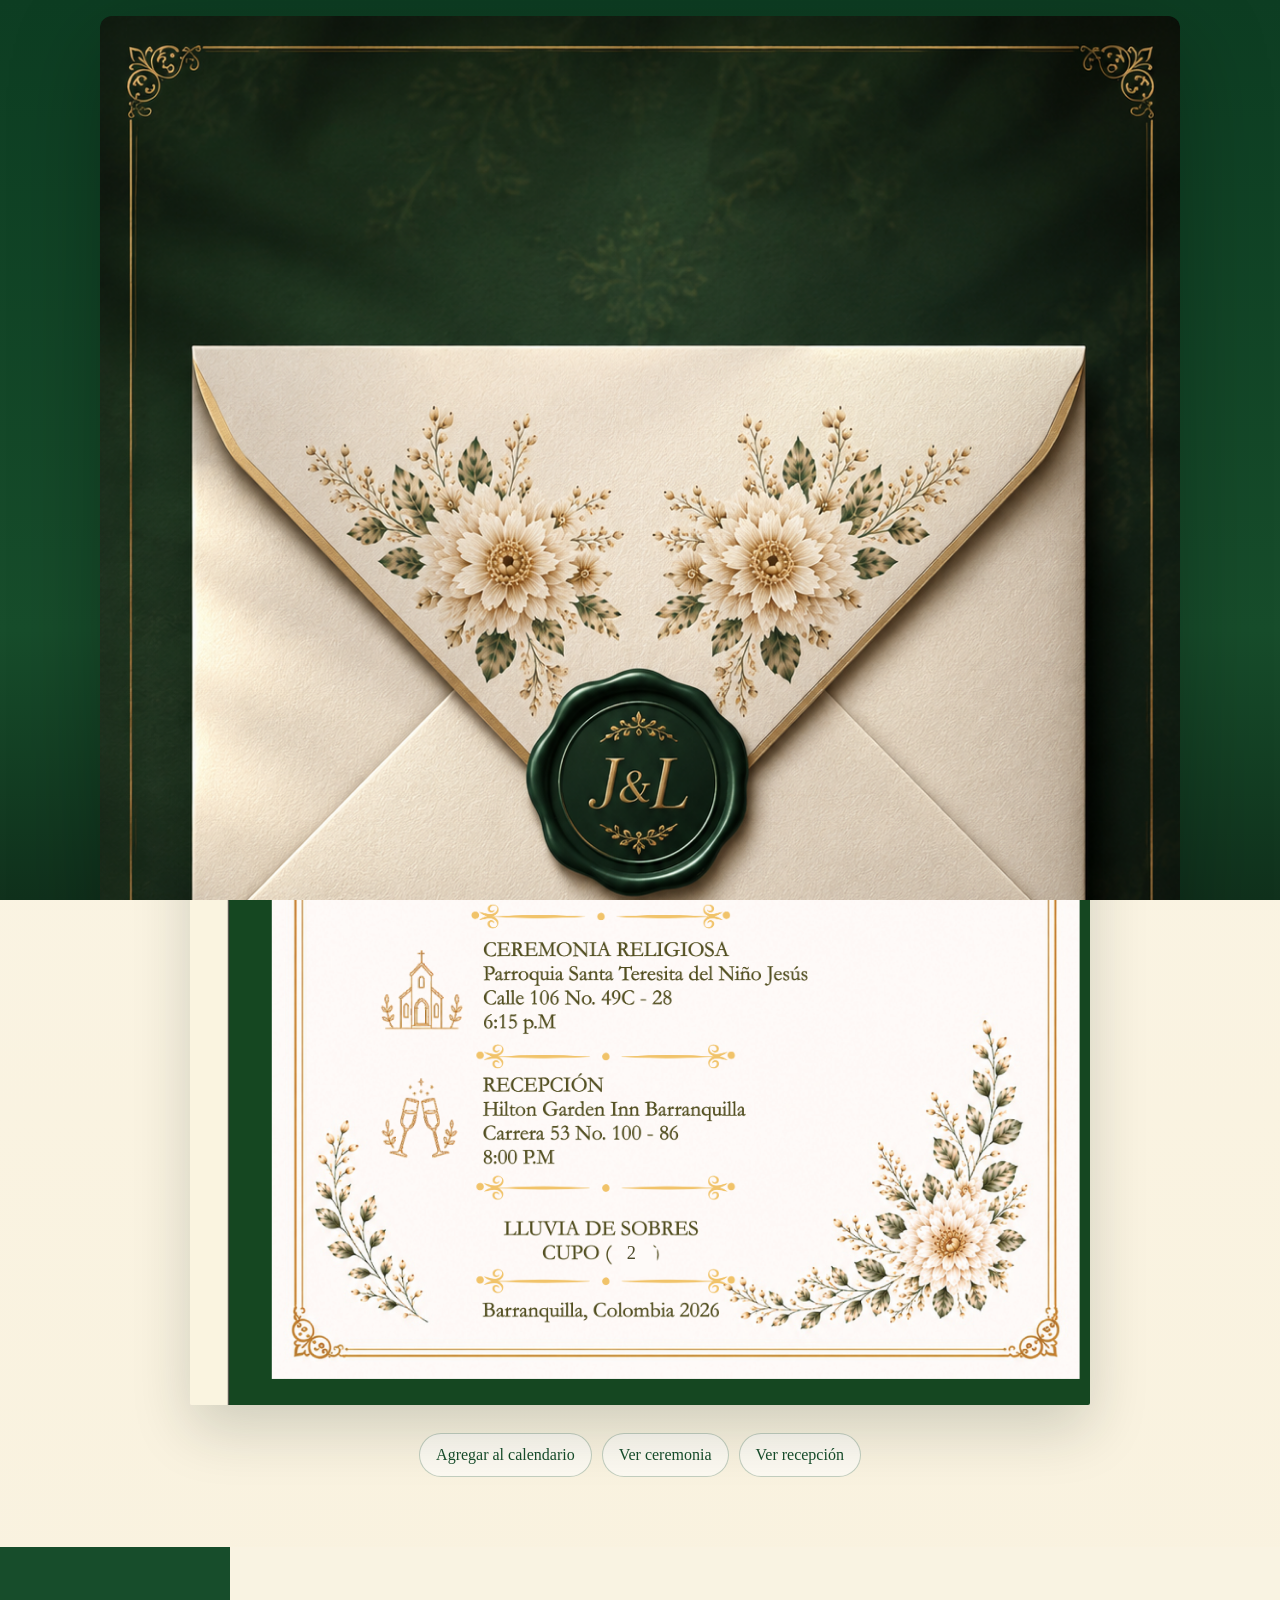
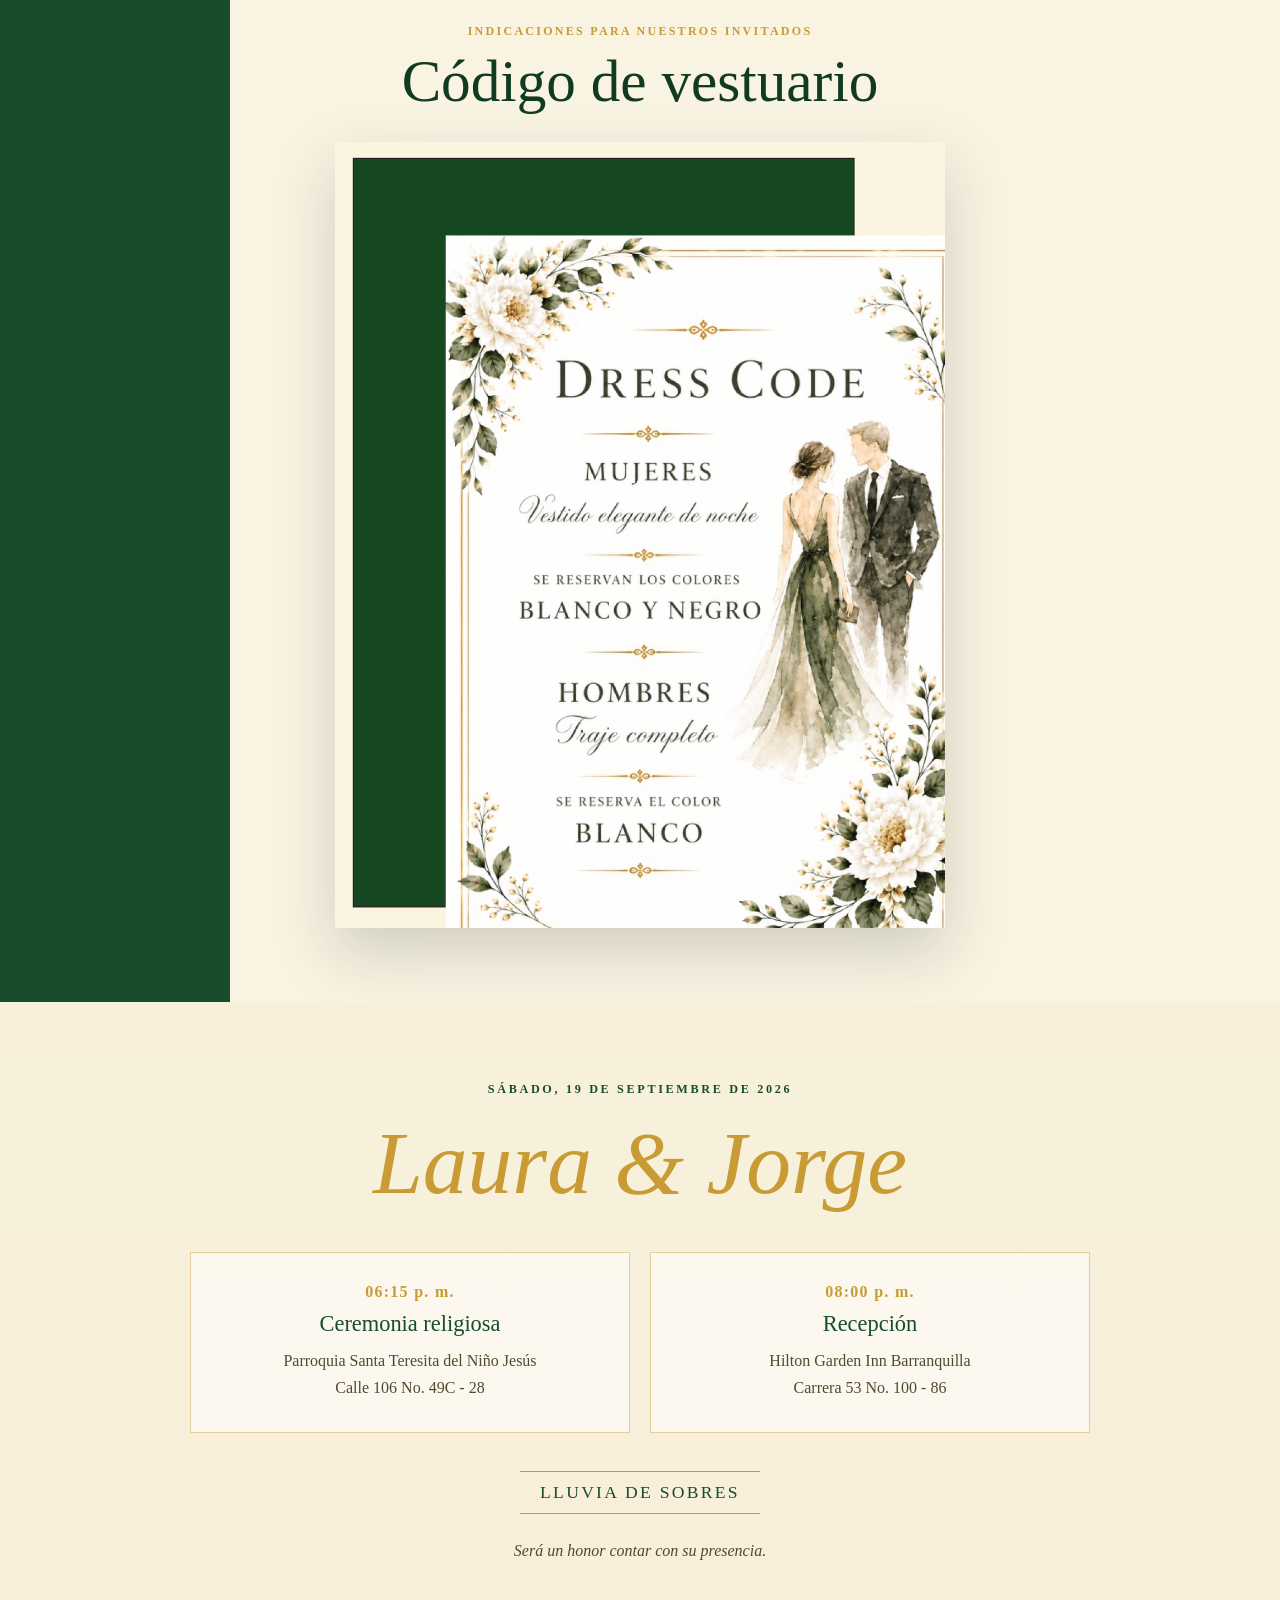
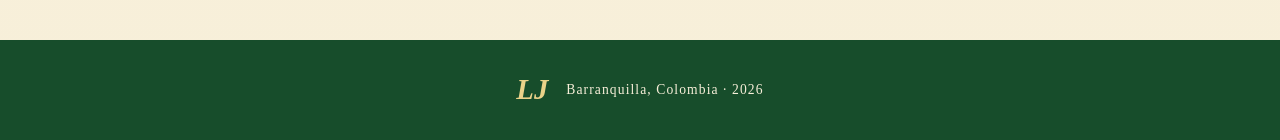
==== commit 5092f071: "Add files via upload" ====
--- a/index.html
+++ b/index.html
@@ -10,8 +10,7 @@
   <meta property="og:type" content="website">
   <meta property="og:image" content="assets/invitacion-base.png">
   <link rel="icon" href="favicon.svg" type="image/svg+xml">
-  <link rel="preload" href="assets/sobre-portada.png" as="image" fetchpriority="high">
-  <link rel="stylesheet" href="styles.css?v=27">
+  <link rel="stylesheet" href="styles.css">
   <title>Laura & Jorge — Invitación</title>
 </head>
 <body>
@@ -38,8 +37,8 @@
             <div class="cover-paper"></div>
             <div class="cover-inner-line"></div>
             <img class="cover-monogram" src="assets/monograma-clean.png" alt="Monograma Laura y Jorge">
-            <img class="cover-flower cover-flower-left" src="assets/floral-corner-transparent.png" alt="">
-            <img class="cover-flower cover-flower-right" src="assets/floral-corner-transparent.png" alt="">
+            <img class="cover-flower cover-flower-left" src="assets/cover-floral-left.png" alt="">
+            <img class="cover-flower cover-flower-right" src="assets/cover-floral-right.png" alt="">
             <div class="cover-copy">
               <p class="cover-kicker">INVITACIÓN ESPECIAL PARA</p>
               <h1 class="cover-title">
@@ -67,51 +66,16 @@
 
   <main>
     <section class="hero" id="invitacion">
-      <div class="main-card invitation-card" aria-label="Invitación de boda de Laura y Jorge">
-        <img class="invitation-floral invitation-floral-top" src="assets/floral-corner-transparent.png" alt="">
-        <img class="invitation-floral invitation-floral-bottom" src="assets/floral-corner-transparent.png" alt="">
-        <div class="invitation-frame">
-          <img class="invitation-monogram" src="assets/monograma-clean.png" alt="Monograma floral de Laura y Jorge">
-
-          <div class="parents-grid" aria-label="Padres de los novios">
-            <p>Lourdes Pugliese Andrade<br>José Terán Durán</p>
-            <p>Jenny Rocha Osorio<br>Jorge Celedón Espitia</p>
-          </div>
-
-          <div class="invitation-ornament" aria-hidden="true"><span></span><b>✦</b><span></span></div>
-          <p class="invitation-honor">Tienen el honor de invitarlos a<br>la celebración del matrimonio de sus hijos</p>
-
-          <h2 class="couple-name">Laura <em>&amp;</em> Jorge</h2>
-          <p class="wedding-date">Sábado, 19 de septiembre de 2026</p>
-          <div class="invitation-ornament compact" aria-hidden="true"><span></span><b>✦</b><span></span></div>
-
-          <div class="event-block event-with-icon">
-            <span class="event-icon church-icon" aria-hidden="true"></span>
-            <div class="event-copy">
-              <p class="event-time">6:15 p. m.</p>
-              <h3>Ceremonia religiosa</h3>
-              <p>Parroquia Santa Teresita del Niño Jesús</p>
-              <p>Calle 106 No. 49C - 28</p>
-            </div>
-          </div>
-
-          <div class="invitation-ornament compact" aria-hidden="true"><span></span><b>✦</b><span></span></div>
-
-          <div class="event-block event-with-icon">
-            <span class="event-icon glasses-icon" aria-hidden="true"></span>
-            <div class="event-copy">
-              <p class="event-time">8:00 p. m.</p>
-              <h3>Recepción</h3>
-              <p>Hilton Garden Inn Barranquilla</p>
-              <p>Carrera 53 No. 100 - 86</p>
-            </div>
-          </div>
-
-          <div class="invitation-ornament compact" aria-hidden="true"><span></span><b>✦</b><span></span></div>
-          <p class="rain-note">Lluvia de sobres</p>
-          <p class="invitation-seats">Cupo reservado para <strong><span id="cardSeatsText">2</span> <span id="cardSeatsWord">personas</span></strong></p>
-          <p class="invitation-place">Barranquilla, Colombia · 2026</p>
-        </div>
+      <div class="guest-strip">
+        <span>Preparada especialmente para</span>
+        <strong id="pageGuestName">Francesco Monachello y Sra.</strong>
+        <small><span id="pageSeats">2</span> cupos</small>
+      </div>
+      <div class="main-card invitation-image-wrap">
+        <svg class="invitation-svg" viewBox="0 0 4212 5290" preserveAspectRatio="xMidYMid meet" aria-label="Invitación de boda de Laura y Jorge" role="img">
+          <image href="assets/invitacion-base.png" x="0" y="0" width="4212" height="5290"></image>
+          <text id="cardSeatsSvg" x="2066" y="4584" text-anchor="middle" dominant-baseline="middle" fill="#4e4b2c" font-family="Georgia, 'Times New Roman', serif" font-size="86" font-weight="400">2</text>
+        </svg>
       </div>
 
       <div class="quick-actions" aria-label="Acciones de la invitación">
@@ -126,34 +90,9 @@
         <span>INDICACIONES PARA NUESTROS INVITADOS</span>
         <h2>Código de vestuario</h2>
       </div>
-      <div class="dress-card">
-        <img class="dress-floral dress-floral-top" src="assets/floral-corner-transparent.png" alt="">
-        <img class="dress-floral dress-floral-bottom" src="assets/floral-corner-transparent.png" alt="">
-        <p class="dress-kicker">Dress Code</p>
-        <div class="dress-couple-art" role="img" aria-label="Ilustración de una pareja con vestuario elegante"></div>
-        <div class="dress-options">
-          <article class="dress-option">
-            <span class="dress-number">01</span>
-            <h3>Mujeres</h3>
-            <p class="dress-style">Vestido elegante<br>de noche</p>
-            <p class="reserved-label">Se reservan los colores</p>
-            <div class="color-list" aria-label="Blanco y negro">
-              <span><i class="color-swatch swatch-white"></i>Blanco</span>
-              <span><i class="color-swatch swatch-black"></i>Negro</span>
-            </div>
-          </article>
-          <article class="dress-option">
-            <span class="dress-number">02</span>
-            <h3>Hombres</h3>
-            <p class="dress-style">Traje<br>completo</p>
-            <p class="reserved-label">Se reserva el color</p>
-            <div class="color-list" aria-label="Blanco">
-              <span><i class="color-swatch swatch-white"></i>Blanco</span>
-            </div>
-          </article>
-        </div>
-        <p class="dress-note">Gracias por acompañarnos con elegancia</p>
-      </div>
+      <picture class="dress-card">
+        <img src="assets/dress-code.png" alt="Código de vestuario. Mujeres: vestido elegante de noche; se reservan los colores blanco y negro. Hombres: traje completo; se reserva el color blanco.">
+      </picture>
     </section>
 
     <section class="event-summary">
@@ -173,11 +112,6 @@
       </div>
       <p class="gift-note">Lluvia de sobres</p>
       <p class="closing">Será un honor contar con su presencia.</p>
-      <blockquote class="bible-verse">
-        <span class="verse-ornament" aria-hidden="true">✦</span>
-        <p>“Uno solo puede ser vencido, pero dos podrán resistir. Y además, la cuerda de tres hilos no se rompe fácilmente.”</p>
-        <cite>Eclesiastés 4:12</cite>
-      </blockquote>
     </section>
   </main>
 
@@ -188,6 +122,6 @@
 
   <div class="toast" id="toast" role="status" aria-live="polite"></div>
   <script src="invitados.js"></script>
-  <script src="script.js?v=4"></script>
+  <script src="script.js"></script>
 </body>
 </html>
--- a/styles.css
+++ b/styles.css
@@ -26,151 +26,86 @@
 .envelope-stage{width:min(1080px,95vw);margin:auto}
 .envelope-card{position:relative;width:100%;cursor:pointer;outline:none}
 .envelope-card:focus-visible{box-shadow:0 0 0 4px rgba(232,199,117,.72);border-radius:18px}
-.envelope-image{width:100%;height:auto;border-radius:12px;box-shadow:0 26px 90px rgba(0,0,0,.28);opacity:0;transition:opacity .25s ease}
-.seal-button{position:absolute;left:50%;top:56.7%;transform:translate(-50%,-50%);width:14.6%;aspect-ratio:1/1;border:0;border-radius:50%;background:transparent;cursor:pointer;touch-action:manipulation;opacity:0;pointer-events:none}
-.envelope-guest{position:absolute;left:50%;top:73.1%;transform:translateX(-50%);width:min(74%,760px);margin:0;padding:.32em .75em;border:1px solid rgba(184,139,44,.45);border-radius:999px;text-align:center;color:var(--green-dark);background:rgba(255,250,237,.9);box-shadow:0 5px 18px rgba(30,55,34,.1);font-size:clamp(1rem,2.4vw,1.9rem);font-weight:600;line-height:1.18;text-wrap:balance;text-shadow:0 1px 0 #fff;backdrop-filter:blur(3px);opacity:0}
-.envelope-card.is-ready .envelope-image,.envelope-card.is-ready .envelope-guest,.envelope-card.is-ready .seal-button{opacity:1}.envelope-card.is-ready .seal-button{pointer-events:auto}
+.envelope-image{width:100%;height:auto;border-radius:12px;box-shadow:0 26px 90px rgba(0,0,0,.28)}
+.seal-button{position:absolute;left:50%;top:56.7%;transform:translate(-50%,-50%);width:14.6%;aspect-ratio:1/1;border:0;border-radius:50%;background:transparent;cursor:pointer;touch-action:manipulation}
+.envelope-guest{position:absolute;left:50%;top:73.1%;transform:translateX(-50%);width:min(74%,760px);margin:0;text-align:center;color:var(--green-dark);font-size:clamp(1rem,2.4vw,1.9rem);line-height:1.18;text-wrap:balance;text-shadow:0 1px 0 rgba(255,255,255,.42)}
 
 .cover-shell{width:min(1180px,96vw);margin:auto}
 .cover-toolbar{display:flex;justify-content:flex-start;margin:0 auto 14px;width:min(980px,100%)}
 .ghost-action{padding:10px 14px;border:1px solid rgba(232,199,117,.46);border-radius:999px;background:rgba(255,255,255,.08);color:#fff;text-decoration:none;cursor:pointer}
-.cover-card{position:relative;min-height:720px;overflow:hidden;border-radius:26px;background:
-  radial-gradient(circle at 12% 18%,rgba(234,210,137,.10) 0 1px,transparent 1.5px) 0 0/30px 30px,
-  radial-gradient(circle at 84% 72%,rgba(234,210,137,.07) 0 1px,transparent 1.5px) 8px 10px/36px 36px,
-  linear-gradient(145deg,#155b36,#0d4528 58%,#0a351f);box-shadow:0 26px 90px rgba(0,0,0,.32)}
-.cover-card::before{content:"";position:absolute;inset:0;pointer-events:none;opacity:.25;background:
-  radial-gradient(ellipse at 15% 12%,transparent 0 27%,rgba(234,210,137,.14) 27.3% 27.6%,transparent 28%),
-  radial-gradient(ellipse at 86% 90%,transparent 0 25%,rgba(234,210,137,.12) 25.3% 25.6%,transparent 26%)}
-.cover-paper{position:absolute;inset:38px;border-radius:22px;background:
-  radial-gradient(circle at 50% 20%,rgba(255,255,255,.92),transparent 34rem),
-  linear-gradient(180deg,#fffefb,#faf6ed);box-shadow:inset 0 0 0 1px rgba(201,155,53,.64),0 20px 40px rgba(0,0,0,.14)}
-.cover-inner-line{position:absolute;inset:66px;border:1px solid rgba(201,155,53,.78);border-radius:15px;box-shadow:inset 0 0 0 3px rgba(255,255,255,.72)}
-.cover-monogram{position:absolute;z-index:4;top:82px;left:50%;transform:translateX(-50%);width:82px;filter:drop-shadow(0 8px 14px rgba(36,42,24,.12))}
-.cover-flower{position:absolute;z-index:2;pointer-events:none;user-select:none;filter:drop-shadow(0 8px 14px rgba(75,60,25,.08))}
-.cover-flower-left{left:78px;top:88px;width:min(245px,21vw);transform:rotate(180deg)}
-.cover-flower-right{right:76px;bottom:72px;width:min(245px,21vw)}
-.cover-copy{position:relative;z-index:3;width:min(650px,64%);min-height:720px;margin:0 auto;padding:190px 18px 48px;display:flex;flex-direction:column;align-items:center;justify-content:flex-start;text-align:center}
-.cover-kicker{margin:0 0 14px;color:var(--green);font-size:.84rem;font-weight:700;letter-spacing:.24em}
-.cover-title{margin:0;color:#bd8b28;font-size:clamp(3.2rem,7vw,6.2rem);font-weight:400;line-height:.88;text-wrap:balance}
+.cover-card{position:relative;min-height:700px;overflow:hidden;border-radius:26px;background:linear-gradient(180deg,#0f4d2b,#0f3d23 62%,#0b331d);box-shadow:0 26px 90px rgba(0,0,0,.32)}
+.cover-paper{position:absolute;inset:52px;border-radius:22px;background:linear-gradient(180deg,#fffefb,#faf6ed);box-shadow:inset 0 0 0 1px rgba(201,155,53,.48),0 20px 40px rgba(0,0,0,.12)}
+.cover-inner-line{position:absolute;inset:84px;border:1px solid rgba(201,155,53,.64);border-radius:16px}
+.cover-monogram{position:absolute;z-index:2;top:86px;left:50%;transform:translateX(-50%);width:min(180px,18vw);filter:drop-shadow(0 10px 18px rgba(36,42,24,.12))}
+.cover-flower{position:absolute;z-index:2;pointer-events:none;user-select:none}
+.cover-flower-left{left:84px;top:182px;width:min(210px,18vw)}
+.cover-flower-right{right:78px;bottom:76px;width:min(220px,19vw)}
+.cover-copy{position:relative;z-index:3;width:min(640px,68%);min-height:700px;margin:0 auto;padding:180px 18px 80px;display:flex;flex-direction:column;align-items:center;justify-content:center;text-align:center}
+.cover-kicker{margin:0 0 16px;color:var(--green);font-size:.86rem;font-weight:700;letter-spacing:.24em}
+.cover-title{margin:0;color:#cfa143;font-size:clamp(2.5rem,5.5vw,5.2rem);font-weight:400;line-height:.95;text-wrap:balance}
 .cover-title span,.cover-title em{display:block}
 .cover-title em{margin-top:10px;font-size:.62em;font-style:italic}
-.cover-divider{display:flex;align-items:center;gap:12px;margin:18px 0;color:var(--gold)}
+.cover-divider{display:flex;align-items:center;gap:12px;margin:20px 0;color:var(--gold)}
 .cover-divider span{width:120px;height:1px;background:linear-gradient(90deg,transparent,var(--gold),transparent)}
-.cover-message{max-width:560px;margin:0;font-size:clamp(1rem,1.4vw,1.14rem);line-height:1.52}
-.cover-seats{margin:20px 0 0;padding:12px 24px;border:1px solid rgba(200,155,53,.78);border-radius:12px;background:rgba(255,255,255,.84);color:var(--green);box-shadow:inset 0 0 0 3px rgba(200,155,53,.08)}
+.cover-message{max-width:560px;margin:0;font-size:clamp(1rem,1.4vw,1.14rem);line-height:1.62}
+.cover-seats{margin:24px 0 0;padding:12px 22px;border:1px solid rgba(200,155,53,.65);border-radius:12px;background:rgba(255,255,255,.78);color:var(--green)}
 .cover-seats strong{color:var(--green-dark)}
-.cover-actions{display:flex;gap:12px;justify-content:center;flex-wrap:wrap;margin-top:24px}
-.cover-action{min-width:300px;padding:16px 30px;border:2px solid var(--gold);border-radius:999px;background:linear-gradient(180deg,#176139,#0d4528);color:#fff;cursor:pointer;box-shadow:0 16px 30px rgba(15,69,39,.22)}
+.cover-actions{display:flex;gap:12px;justify-content:center;flex-wrap:wrap;margin-top:28px}
+.cover-action{min-width:250px;padding:16px 24px;border:2px solid var(--gold);border-radius:999px;background:linear-gradient(180deg,#195b34,#0f4527);color:#fff;cursor:pointer;box-shadow:0 16px 30px rgba(15,69,39,.22)}
 
 .site-header{position:sticky;top:0;z-index:20;display:flex;align-items:center;justify-content:space-between;height:var(--header-h);padding:0 clamp(14px,3.6vw,44px);border-bottom:1px solid rgba(200,155,53,.25);background:rgba(247,239,217,.92);backdrop-filter:blur(14px)}
 .header-link,.share-button{padding:9px 14px;border:1px solid rgba(23,77,43,.28);border-radius:999px;background:rgba(255,255,255,.54);color:var(--green);cursor:pointer}
 .brand-button{border:0;background:transparent;color:var(--gold);font-size:2rem;font-style:italic;letter-spacing:.06em;cursor:pointer}
 main{display:block}
-.hero{width:min(1120px,100%);margin:0 auto;padding:clamp(28px,5vw,68px) 18px 50px;scroll-margin-top:var(--header-h)}
+.hero{width:min(1120px,100%);margin:0 auto;padding:clamp(28px,5vw,68px) 18px 70px}
 .guest-strip{width:min(780px,100%);margin:0 auto 26px;text-align:center}
 .guest-strip span,.guest-strip small{display:block;color:var(--green);font-size:.76rem;letter-spacing:.16em;text-transform:uppercase}
 .guest-strip strong{display:block;margin:8px 0;color:var(--green-dark);font-size:clamp(1.7rem,4.5vw,3.3rem);font-weight:400;text-wrap:balance}
 .main-card{display:block;width:min(900px,100%);margin:0 auto;border-radius:8px}
 .invitation-image-wrap{position:relative;padding:0 !important;background:transparent !important}
 .invitation-svg{display:block;width:100%;height:auto;border-radius:2px;box-shadow:var(--shadow)}
-.invitation-card{position:relative;overflow:hidden;padding:28px;background:var(--green-dark);box-shadow:var(--shadow)}
-.invitation-frame{position:relative;z-index:2;min-height:1060px;padding:250px 74px 66px;border:2px solid rgba(200,155,53,.88);background:
-  radial-gradient(circle at 50% 12%,rgba(255,255,255,.96),transparent 28rem),
-  linear-gradient(180deg,#fffefb,#fbf7ed);text-align:center;box-shadow:inset 0 0 0 5px rgba(255,255,255,.74),inset 0 0 0 6px rgba(200,155,53,.28)}
-.invitation-floral{position:absolute;z-index:3;width:min(300px,34%);pointer-events:none;filter:drop-shadow(0 8px 18px rgba(67,54,20,.08))}
-.invitation-floral-top{left:38px;top:44px;transform:rotate(180deg)}
-.invitation-floral-bottom{right:36px;bottom:40px}
-.invitation-monogram{position:absolute;top:48px;right:72px;width:180px;height:auto;filter:drop-shadow(0 7px 15px rgba(151,104,19,.08))}
-.parents-grid{display:grid;grid-template-columns:repeat(2,minmax(0,1fr));gap:42px;margin:0 auto 24px;color:#575532;font-size:clamp(.92rem,1.8vw,1.2rem);font-variant:small-caps;letter-spacing:.035em;line-height:1.7}
-.parents-grid p{margin:0}
-.invitation-ornament{display:flex;align-items:center;justify-content:center;gap:12px;margin:22px auto;color:var(--gold);width:min(420px,80%)}
-.invitation-ornament span{height:1px;flex:1;background:linear-gradient(90deg,transparent,var(--gold),transparent)}
-.invitation-ornament b{font-size:.85rem}
-.invitation-ornament.compact{margin:20px auto;width:min(330px,68%)}
-.invitation-honor{margin:0;color:#4f4b2e;font-size:clamp(1rem,2.1vw,1.34rem);line-height:1.48}
-.couple-name{margin:32px 0 24px;color:#c9972e;font-family:"Edwardian Script ITC","Palace Script MT","Vladimir Script","Segoe Script",cursive;font-size:clamp(5.8rem,12vw,8.5rem);font-weight:400;font-style:normal;line-height:.72;letter-spacing:.005em;text-wrap:balance}
-.couple-name em{font-size:.7em;font-weight:400;font-style:normal}
-.wedding-date{margin:0;color:#4f4b2e;font-size:clamp(1rem,2.2vw,1.35rem);font-weight:700;letter-spacing:.055em;text-transform:uppercase}
-.event-block{margin:0 auto;color:#4f4b2e}
-.event-with-icon{display:grid;grid-template-columns:82px minmax(0,1fr);align-items:center;gap:22px;width:min(590px,92%);text-align:left}
-.event-copy{min-width:0}
-.event-icon{display:block;width:82px;height:94px;overflow:hidden;background-image:url("assets/invitacion-base.png");background-repeat:no-repeat;background-size:800px auto}
-.church-icon{background-position:-164px -578px}
-.glasses-icon{background-position:-162px -694px}
-.event-block h3{margin:4px 0 6px;color:var(--green);font-size:clamp(1.18rem,2.4vw,1.52rem);font-weight:400;letter-spacing:.08em;text-transform:uppercase}
-.event-block p{margin:2px 0;font-size:clamp(.98rem,1.9vw,1.18rem);line-height:1.35}
-.event-block .event-time{margin-bottom:4px;color:#bc8a29;font-weight:700;letter-spacing:.08em;text-transform:uppercase}
-.rain-note{margin:8px 0 14px;color:var(--green);font-size:clamp(1.12rem,2.3vw,1.48rem);letter-spacing:.1em;text-transform:uppercase}
-.invitation-seats{display:inline-flex;align-items:baseline;gap:.38em;margin:0;padding:11px 22px;border:1px solid rgba(200,155,53,.72);border-radius:999px;background:rgba(255,255,255,.76);color:#4f4b2e;font-size:clamp(.96rem,1.9vw,1.16rem)}
-.invitation-seats strong{color:var(--green);white-space:nowrap}
-.invitation-place{margin:28px 0 0;color:#4f4b2e;font-size:clamp(.94rem,1.8vw,1.1rem);letter-spacing:.06em}
 .quick-actions{display:flex;flex-wrap:wrap;justify-content:center;gap:10px;margin:28px auto 0}
 .quick-actions a{padding:12px 16px;border:1px solid rgba(23,77,43,.25);border-radius:999px;background:rgba(255,255,255,.56);color:var(--green);text-decoration:none}
-.dress-section{position:relative;overflow:hidden;padding:clamp(68px,7vw,94px) clamp(28px,6vw,72px) clamp(72px,8vw,104px);background:#f9f3e2}
-.dress-section::before{content:"";position:absolute;z-index:0;left:50%;top:228px;bottom:58px;width:min(760px,78vw);transform:translateX(-50%);border-radius:20px;background:var(--green);box-shadow:0 24px 60px rgba(16,59,33,.16)}
-.section-heading{position:relative;z-index:2;max-width:760px;margin:0 auto 38px;text-align:center}
+.dress-section{padding:74px 18px;background:linear-gradient(90deg,var(--green) 0 18%,transparent 18%),#f9f3e2}
+.section-heading{max-width:760px;margin:0 auto 26px;text-align:center}
 .section-heading span{color:var(--gold);font-size:.75rem;font-weight:700;letter-spacing:.19em}
 .section-heading h2{margin:8px 0 0;color:var(--green-dark);font-size:clamp(2rem,5vw,3.7rem);font-weight:400}
-.dress-card{position:relative;z-index:2;width:min(720px,100%);margin:0 auto;padding:clamp(48px,6vw,66px) clamp(34px,6vw,66px) 38px;overflow:hidden;border:1px solid rgba(184,139,44,.68);outline:1px solid rgba(184,139,44,.28);outline-offset:-11px;border-radius:16px;background:linear-gradient(145deg,#fffdf7 0%,#f7efdc 100%);box-shadow:var(--shadow);text-align:center}
-.dress-kicker{position:relative;z-index:3;margin:0;color:var(--green-dark);font-size:clamp(2.7rem,6vw,4.2rem);font-weight:400;font-style:italic;letter-spacing:.03em;line-height:1}
-.dress-kicker::after{content:"";display:block;width:78px;height:1px;margin:19px auto 22px;background:var(--gold)}
-.dress-couple-art{position:relative;z-index:2;width:250px;height:320px;margin:0 auto 24px;background-image:url("assets/dress-couple-transparent.png");background-repeat:no-repeat;background-size:contain;background-position:center}
-.dress-options{position:relative;z-index:2;display:grid;grid-template-columns:1fr 1fr}
-.dress-option{min-width:0;padding:4px clamp(22px,4vw,42px)}
-.dress-option + .dress-option{border-left:1px solid rgba(184,139,44,.35)}
-.dress-number{display:block;margin-bottom:14px;color:rgba(184,139,44,.62);font-size:.66rem;letter-spacing:.25em}
-.dress-option h3{margin:0;color:var(--green-dark);font-size:clamp(2.15rem,4.6vw,3.25rem);font-weight:400;font-style:italic}
-.dress-style{min-height:64px;margin:16px 0 22px;color:#4d4a37;font-size:clamp(1.05rem,2.2vw,1.25rem);line-height:1.45}
-.reserved-label{margin:0 0 14px;color:#7b704f;font-size:.7rem;font-weight:700;letter-spacing:.12em;text-transform:uppercase}
-.color-list{display:flex;flex-wrap:wrap;justify-content:center;gap:10px 18px;color:var(--green-dark);font-size:.82rem}
-.color-list span{display:inline-flex;align-items:center;gap:7px}
-.color-swatch{width:14px;height:14px;border:1px solid rgba(29,73,45,.34);border-radius:50%;box-shadow:0 1px 3px rgba(0,0,0,.1)}
-.swatch-white{background:#fff}.swatch-black{background:#151515}
-.dress-note{position:relative;z-index:2;margin:40px 0 0;color:var(--gold);font-size:.78rem;font-style:italic;letter-spacing:.08em}
-.dress-floral{position:absolute;z-index:1;width:clamp(118px,17vw,150px);opacity:1;pointer-events:none}
-.dress-floral-top{top:26px;left:26px;transform:rotate(180deg)}
-.dress-floral-bottom{right:26px;bottom:26px}
-.event-summary{padding:64px 18px 80px;text-align:center}
+.dress-card{display:block;width:min(610px,100%);margin:0 auto;box-shadow:var(--shadow)}
+.event-summary{padding:80px 18px;text-align:center}
 .small-label{margin:0 0 14px;color:var(--green);font-size:.76rem;font-weight:700;letter-spacing:.22em}
-.event-summary h2{margin:0 0 38px;color:var(--gold);font-family:"Edwardian Script ITC","Palace Script MT","Vladimir Script","Segoe Script",cursive;font-size:clamp(4rem,9vw,7rem);font-weight:400;font-style:normal;line-height:.82}
+.event-summary h2{margin:0 0 38px;color:var(--gold);font-size:clamp(2.8rem,7vw,5.7rem);font-weight:400;font-style:italic}
 .summary-grid{display:grid;grid-template-columns:repeat(2,minmax(0,1fr));gap:20px;width:min(900px,100%);margin:0 auto}
 .summary-grid article{padding:30px;border:1px solid rgba(200,155,53,.45);background:rgba(255,255,255,.54)}
 .summary-grid span{color:var(--gold);font-weight:700;letter-spacing:.08em}.summary-grid h3{margin:10px 0;color:var(--green);font-size:1.4rem;font-weight:400}.summary-grid p{margin:0;line-height:1.7}
 .gift-note{display:inline-block;margin:38px 0 0;padding:10px 20px;border-top:1px solid var(--gold);border-bottom:1px solid var(--gold);color:var(--green);font-size:1.1rem;text-transform:uppercase;letter-spacing:.13em}
 .closing{margin:28px 0 0;font-style:italic}
-.bible-verse{position:relative;width:min(680px,100%);margin:42px auto 0;padding:38px clamp(24px,5vw,54px) 32px;border-top:1px solid rgba(184,139,44,.42);border-bottom:1px solid rgba(184,139,44,.42);color:var(--green-dark);background:rgba(255,255,255,.3)}
-.verse-ornament{position:absolute;top:0;left:50%;padding:0 14px;transform:translate(-50%,-50%);color:var(--gold);background:#f9f3e2}
-.bible-verse p{margin:0;font-size:clamp(1.15rem,2.7vw,1.55rem);font-style:italic;line-height:1.7}
-.bible-verse cite{display:block;margin-top:18px;color:var(--gold);font-size:.76rem;font-style:normal;font-weight:700;letter-spacing:.18em;text-transform:uppercase}
 footer{display:flex;align-items:center;justify-content:center;gap:18px;min-height:100px;padding:24px;color:var(--cream);background:var(--green)}
 footer strong{color:var(--gold-light);font-size:1.8rem;font-style:italic}footer span{font-size:.85rem;letter-spacing:.08em}
 .toast{position:fixed;left:50%;bottom:24px;z-index:140;transform:translate(-50%,18px);padding:11px 16px;border-radius:999px;color:#fff;background:var(--green-dark);opacity:0;pointer-events:none;transition:opacity .25s ease,transform .25s ease}.toast.show{opacity:1;transform:translate(-50%,0)}
 
 @media (max-width: 900px){
-  .cover-paper{inset:28px}.cover-inner-line{inset:50px}.cover-monogram{top:64px;width:72px}.cover-flower-left{left:58px;top:82px;width:min(160px,19vw)}.cover-flower-right{right:56px;bottom:56px;width:min(170px,20vw)}.cover-copy{width:min(620px,70%);padding-top:164px}.cover-title{font-size:clamp(3rem,7.6vw,5rem)}
+  .cover-paper{inset:34px}.cover-inner-line{inset:58px}.cover-monogram{top:66px;width:min(146px,22vw)}.cover-flower-left{left:48px;top:160px;width:min(170px,20vw)}.cover-flower-right{right:38px;bottom:56px;width:min(180px,21vw)}.cover-copy{width:min(700px,76%);padding-top:148px}
 }
 @media (max-width: 700px){
   :root{--header-h:58px}
   .intro-screen{padding:10px}
   .screen-wrap{min-height:calc(100svh - 20px)}
-  .envelope-screen{overflow:hidden;background:radial-gradient(circle at 50% 44%,rgba(40,105,61,.42),transparent 46%),linear-gradient(180deg,#0d3d22 0%,#174d2b 48%,#0d351e 100%)}.envelope-stage{width:min(1080px,99vw);flex:0 1 auto}
+  .envelope-stage{width:min(1080px,99vw)}
   .seal-button{width:16.5%;top:56.6%}
-  .envelope-guest{top:73.4%;width:66%;padding:.42em .8em;font-size:clamp(.9rem,4vw,1.2rem)}
+  .envelope-guest{top:73.4%;width:80%;font-size:clamp(.9rem,4vw,1.2rem)}
   .cover-shell{width:100%}.cover-toolbar{margin-bottom:10px}.ghost-action{font-size:.92rem;padding:9px 12px}
-  .cover-card{min-height:610px}.cover-paper{inset:14px;border-radius:18px}.cover-inner-line{inset:28px;border-radius:12px}.cover-monogram{top:40px;width:62px}
-  .cover-flower-left{left:44px;top:72px;width:min(88px,22vw)}.cover-flower-right{right:42px;bottom:44px;width:min(92px,22vw)}
-  .cover-copy{width:84%;min-height:610px;padding:126px 8px 34px}.cover-kicker{font-size:.66rem;letter-spacing:.15em}.cover-title{font-size:clamp(2.35rem,10.5vw,3.7rem);line-height:.91}.cover-divider{margin:14px 0}.cover-divider span{width:52px}.cover-message{font-size:.92rem;line-height:1.42}.cover-seats{margin-top:14px;padding:10px 13px;font-size:.88rem}.cover-actions{margin-top:18px}.cover-action{min-width:230px;padding:14px 20px}
+  .cover-card{min-height:560px}.cover-paper{inset:16px;border-radius:18px}.cover-inner-line{inset:32px;border-radius:12px}.cover-monogram{top:44px;width:min(118px,26vw)}
+  .cover-flower-left{left:22px;top:116px;width:min(106px,24vw)}.cover-flower-right{right:16px;bottom:46px;width:min(118px,26vw)}
+  .cover-copy{width:88%;min-height:560px;padding:118px 10px 46px}.cover-kicker{font-size:.68rem;letter-spacing:.16em}.cover-title{font-size:clamp(2rem,8.7vw,3.4rem);line-height:.96}.cover-divider{margin:16px 0}.cover-divider span{width:52px}.cover-message{font-size:.95rem;line-height:1.5}.cover-seats{margin-top:16px;padding:10px 14px;font-size:.92rem}.cover-action{min-width:220px;padding:14px 20px}
   .site-header{padding:0 10px}.header-link,.share-button{padding:8px 10px;font-size:.86rem}.brand-button{font-size:1.65rem}
-  .invitation-card{padding:12px}.invitation-frame{min-height:0;padding:154px 24px 44px}.invitation-floral{width:37%}.invitation-floral-top{left:18px;top:22px}.invitation-floral-bottom{right:14px;bottom:20px}.invitation-monogram{top:30px;right:26px;width:104px}.parents-grid{gap:16px;margin-bottom:16px;font-size:.76rem;line-height:1.5}.invitation-ornament{margin:16px auto}.invitation-honor{font-size:.92rem}.couple-name{margin:28px -8px 24px;font-size:clamp(4.6rem,22vw,6.2rem)}.wedding-date{font-size:.86rem;line-height:1.4}.invitation-ornament.compact{margin:16px auto}.event-with-icon{grid-template-columns:54px minmax(0,1fr);gap:12px;width:100%}.event-icon{width:54px;height:68px;background-size:580px auto}.church-icon{background-position:-119px -419px}.glasses-icon{background-position:-118px -503px}.event-block h3{font-size:1.02rem}.event-block p{font-size:.9rem}.rain-note{font-size:1rem}.invitation-seats{flex-wrap:wrap;justify-content:center;gap:.25em;margin:0 auto;padding:10px 15px;font-size:.9rem}.invitation-place{margin-top:24px;font-size:.84rem}
-  .dress-section{padding:56px 16px 66px}.dress-section::before{top:176px;bottom:28px;width:calc(100% - 32px);transform:translateX(-50%);border-radius:18px}.section-heading{margin-bottom:28px}.section-heading h2{font-size:clamp(2rem,10vw,2.65rem)}.dress-card{width:100%;padding:112px 22px 30px}.dress-kicker{font-size:3rem}.dress-kicker::after{margin:15px auto 18px}.dress-couple-art{width:190px;height:245px;margin-bottom:20px}.dress-options{grid-template-columns:1fr}.dress-option{padding:6px 12px 30px}.dress-option + .dress-option{padding-top:30px;border-top:1px solid rgba(184,139,44,.35);border-left:0}.dress-style{min-height:0;margin:12px 0 18px}.dress-note{margin-top:14px}.dress-floral{width:105px}.dress-floral-top{top:18px;left:18px}.dress-floral-bottom{right:18px;bottom:18px}
-  .event-summary{padding:56px 16px 64px}.event-summary h2{font-size:clamp(4rem,20vw,5.4rem)}.summary-grid{grid-template-columns:1fr}.summary-grid article{padding:24px 18px}.bible-verse{margin-top:38px;padding:34px 18px 28px}.bible-verse p{font-size:1.08rem;line-height:1.65}.bible-verse cite{font-size:.7rem;letter-spacing:.14em}
+  .dress-section{background:linear-gradient(90deg,var(--green) 0 8%,transparent 8%),#f9f3e2}
+  .summary-grid{grid-template-columns:1fr}.summary-grid article{padding:24px 18px}
   footer{flex-direction:column;gap:6px}
 }
 @media (max-width: 420px){
   .seal-button{width:18.2%}
-  .envelope-guest{font-size:.88rem;top:73.5%;width:64%}
-  .cover-card{min-height:590px}.cover-copy{min-height:590px;padding-top:122px}.cover-monogram{top:40px;width:58px}.cover-flower-left{width:82px;left:40px}.cover-flower-right{width:88px;right:38px;bottom:40px}
+  .envelope-guest{font-size:.88rem;top:73.5%;width:82%}
+  .cover-card{min-height:510px}.cover-copy{min-height:510px;padding-top:112px}.cover-monogram{width:98px}.cover-flower-left{width:88px;left:18px}.cover-flower-right{width:98px;right:10px}
   .guest-strip strong{font-size:clamp(1.45rem,8.6vw,2.1rem)}
-  .invitation-frame{padding:145px 18px 40px}.invitation-monogram{right:20px;width:92px}.parents-grid{gap:10px;font-size:.7rem}.couple-name{font-size:clamp(4.1rem,21vw,5.5rem)}.invitation-honor br{display:none}.event-with-icon{grid-template-columns:48px minmax(0,1fr);gap:10px}.event-icon{width:48px}
 }
 @media (prefers-reduced-motion: reduce){html{scroll-behavior:auto}*,*::before,*::after{transition-duration:.01ms!important;animation-duration:.01ms!important}}
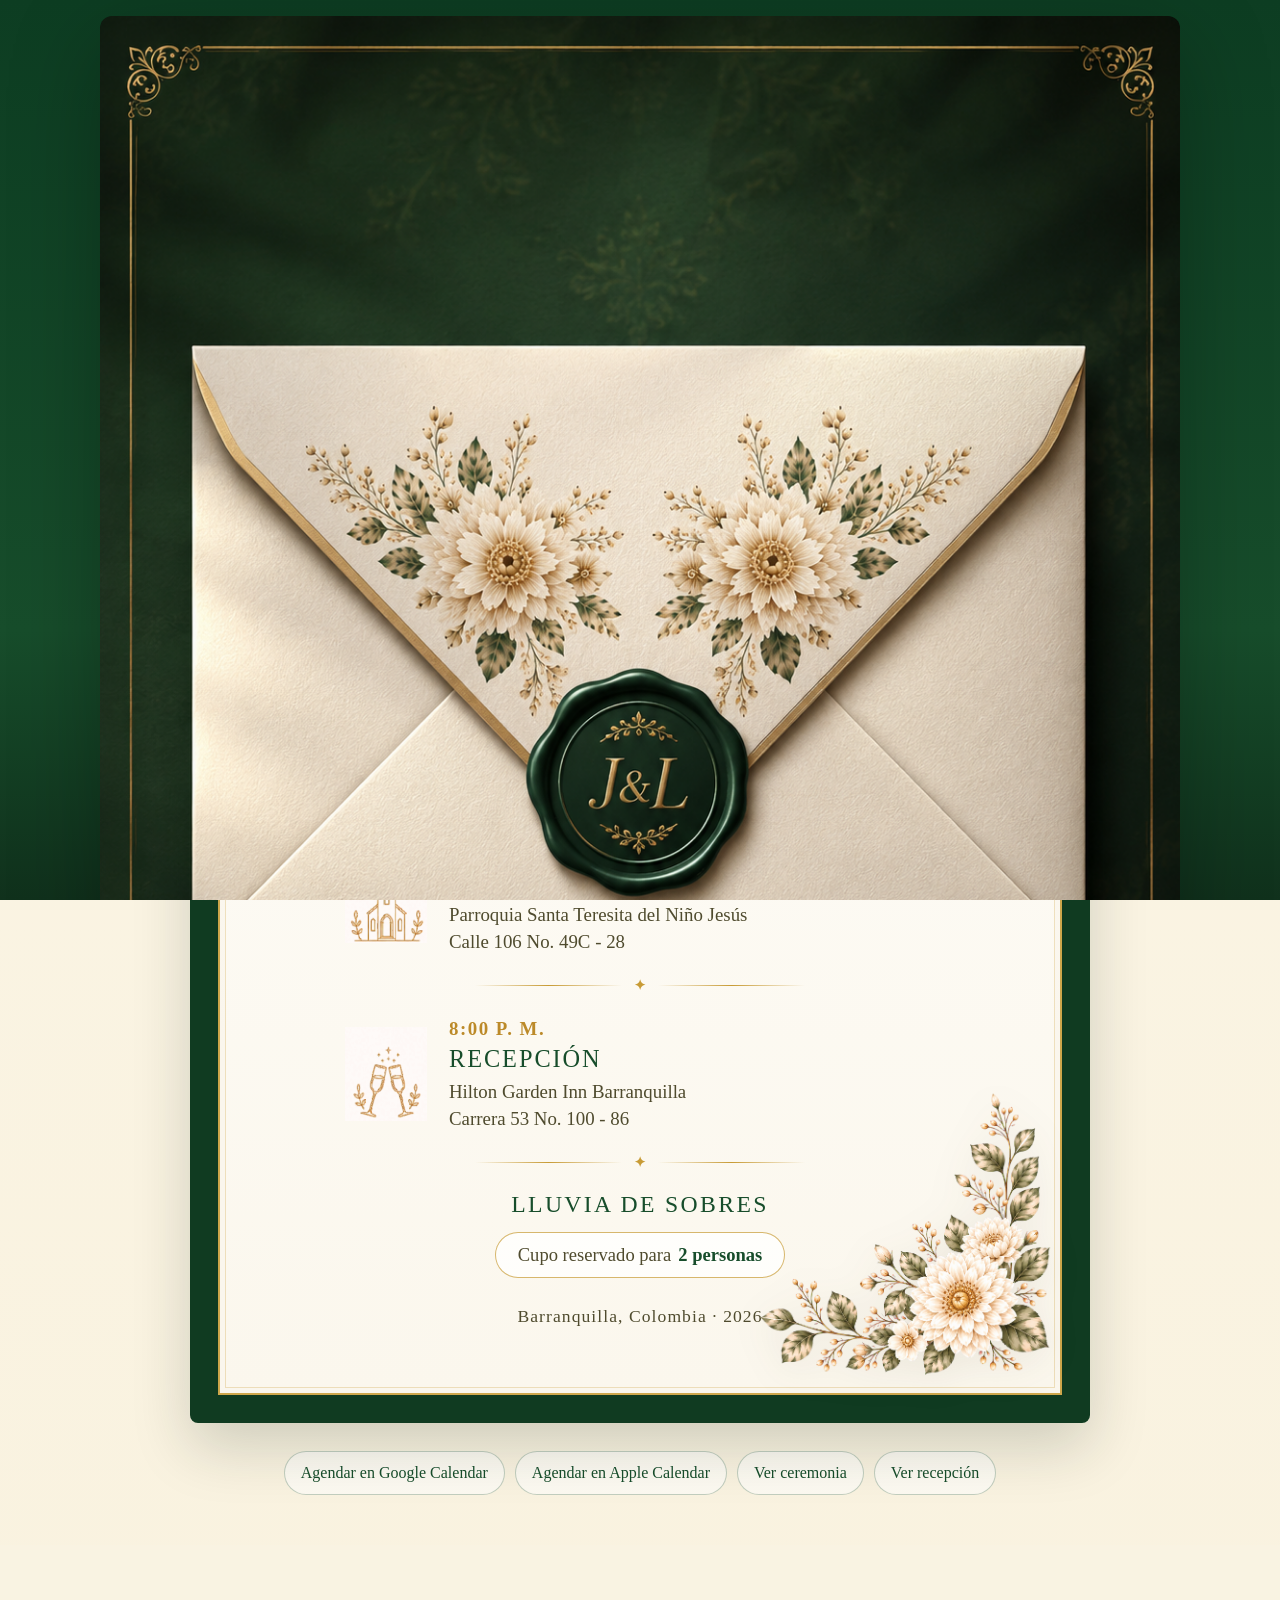
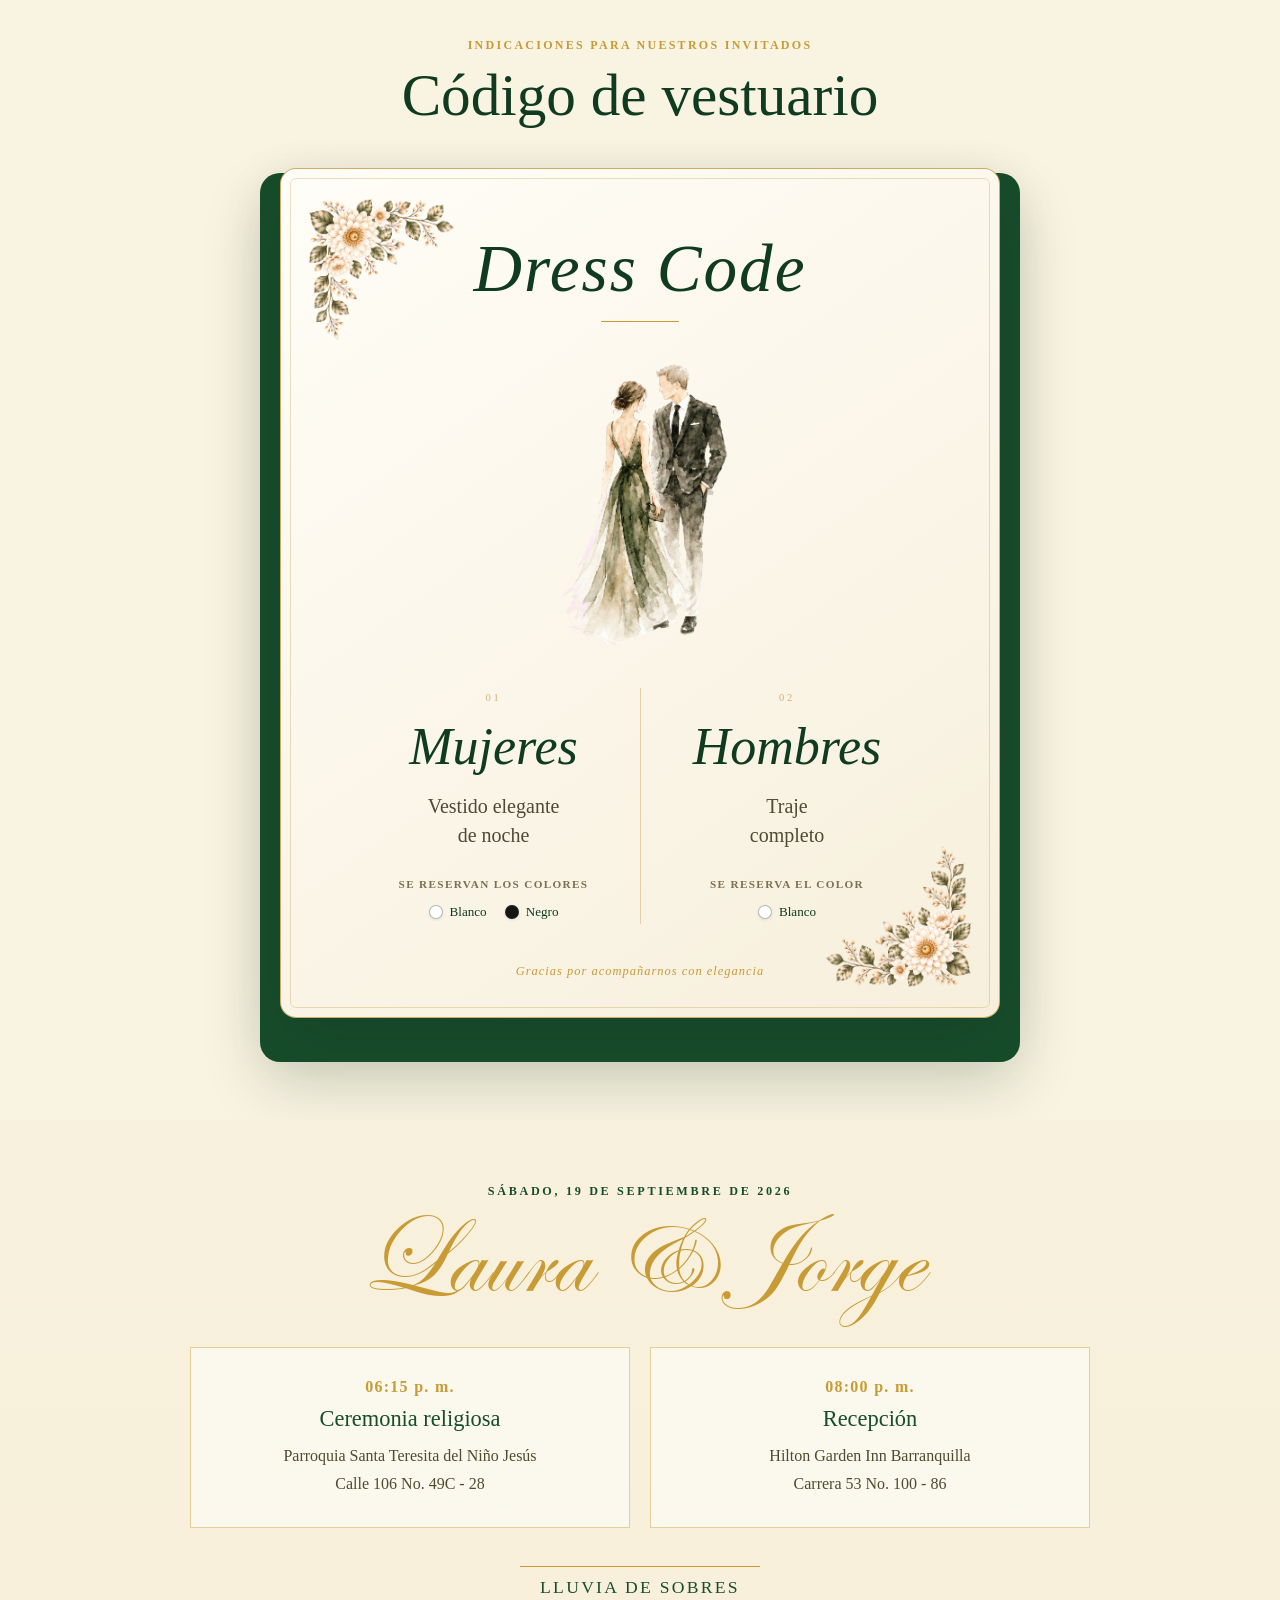
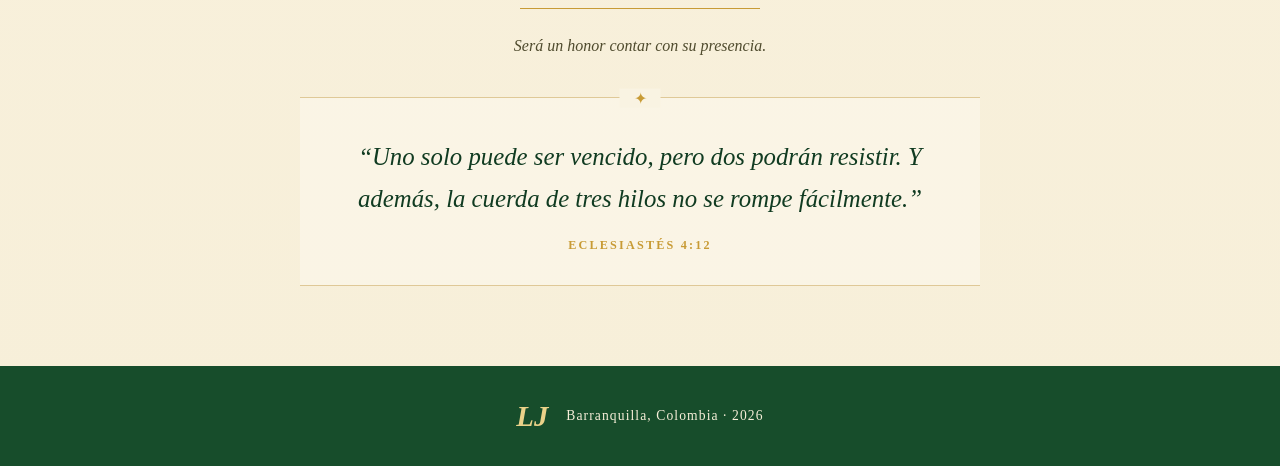
==== commit 9bc1d9f3: "Add files via upload" ====
--- a/index.html
+++ b/index.html
@@ -10,7 +10,8 @@
   <meta property="og:type" content="website">
   <meta property="og:image" content="assets/invitacion-base.png">
   <link rel="icon" href="favicon.svg" type="image/svg+xml">
-  <link rel="stylesheet" href="styles.css">
+  <link rel="preload" href="assets/sobre-portada.png" as="image" fetchpriority="high">
+  <link rel="stylesheet" href="styles.css?v=48">
   <title>Laura & Jorge — Invitación</title>
 </head>
 <body>
@@ -37,8 +38,8 @@
             <div class="cover-paper"></div>
             <div class="cover-inner-line"></div>
             <img class="cover-monogram" src="assets/monograma-clean.png" alt="Monograma Laura y Jorge">
-            <img class="cover-flower cover-flower-left" src="assets/cover-floral-left.png" alt="">
-            <img class="cover-flower cover-flower-right" src="assets/cover-floral-right.png" alt="">
+            <img class="cover-flower cover-flower-left" src="assets/floral-corner-transparent.png" alt="">
+            <img class="cover-flower cover-flower-right" src="assets/floral-corner-transparent.png" alt="">
             <div class="cover-copy">
               <p class="cover-kicker">INVITACIÓN ESPECIAL PARA</p>
               <h1 class="cover-title">
@@ -66,20 +67,56 @@
 
   <main>
     <section class="hero" id="invitacion">
-      <div class="guest-strip">
-        <span>Preparada especialmente para</span>
-        <strong id="pageGuestName">Francesco Monachello y Sra.</strong>
-        <small><span id="pageSeats">2</span> cupos</small>
-      </div>
-      <div class="main-card invitation-image-wrap">
-        <svg class="invitation-svg" viewBox="0 0 4212 5290" preserveAspectRatio="xMidYMid meet" aria-label="Invitación de boda de Laura y Jorge" role="img">
-          <image href="assets/invitacion-base.png" x="0" y="0" width="4212" height="5290"></image>
-          <text id="cardSeatsSvg" x="2066" y="4584" text-anchor="middle" dominant-baseline="middle" fill="#4e4b2c" font-family="Georgia, 'Times New Roman', serif" font-size="86" font-weight="400">2</text>
-        </svg>
+      <div class="main-card invitation-card" aria-label="Invitación de boda de Laura y Jorge">
+        <img class="invitation-floral invitation-floral-top" src="assets/floral-corner-transparent.png" alt="">
+        <img class="invitation-floral invitation-floral-bottom" src="assets/floral-corner-transparent.png" alt="">
+        <div class="invitation-frame">
+          <img class="invitation-monogram" src="assets/monograma-clean.png" alt="Monograma floral de Laura y Jorge">
+
+          <div class="parents-grid" aria-label="Padres de los novios">
+            <p>Lourdes Pugliese Andrade<br>José Terán Durán</p>
+            <p>Jenny Rocha Osorio<br>Jorge Celedón Espitia</p>
+          </div>
+
+          <div class="invitation-ornament" aria-hidden="true"><span></span><b>✦</b><span></span></div>
+          <p class="invitation-honor">Tienen el honor de invitarlos a<br>la celebración del matrimonio de sus hijos</p>
+
+          <h2 class="couple-name">Laura <em>&amp;</em> Jorge</h2>
+          <p class="wedding-date">Sábado, 19 de septiembre de 2026</p>
+          <div class="invitation-ornament compact" aria-hidden="true"><span></span><b>✦</b><span></span></div>
+
+          <div class="event-block event-with-icon">
+            <span class="event-icon church-icon" aria-hidden="true"></span>
+            <div class="event-copy">
+              <p class="event-time">6:15 p. m.</p>
+              <h3>Ceremonia religiosa</h3>
+              <p>Parroquia Santa Teresita del Niño Jesús</p>
+              <p>Calle 106 No. 49C - 28</p>
+            </div>
+          </div>
+
+          <div class="invitation-ornament compact" aria-hidden="true"><span></span><b>✦</b><span></span></div>
+
+          <div class="event-block event-with-icon">
+            <span class="event-icon glasses-icon" aria-hidden="true"></span>
+            <div class="event-copy">
+              <p class="event-time">8:00 p. m.</p>
+              <h3>Recepción</h3>
+              <p>Hilton Garden Inn Barranquilla</p>
+              <p>Carrera 53 No. 100 - 86</p>
+            </div>
+          </div>
+
+          <div class="invitation-ornament compact" aria-hidden="true"><span></span><b>✦</b><span></span></div>
+          <p class="rain-note">Lluvia de sobres</p>
+          <p class="invitation-seats">Cupo reservado para <strong><span id="cardSeatsText">2</span> <span id="cardSeatsWord">personas</span></strong></p>
+          <p class="invitation-place">Barranquilla, Colombia · 2026</p>
+        </div>
       </div>
 
       <div class="quick-actions" aria-label="Acciones de la invitación">
-        <a href="laura-y-jorge.ics" download>Agregar al calendario</a>
+        <a class="calendar-action" href="https://calendar.google.com/calendar/render?action=TEMPLATE&amp;text=Matrimonio+de+Laura+y+Jorge&amp;dates=20260919T231500Z%2F20260920T080000Z&amp;ctz=America%2FBogota&amp;details=Ceremonia+religiosa%3A+6%3A15+p.+m.+en+la+Parroquia+Santa+Teresita+del+Ni%C3%B1o+Jes%C3%BAs%2C+Calle+106+No.+49C+-+28.%0A%0ARecepci%C3%B3n%3A+8%3A00+p.+m.+en+Hilton+Garden+Inn+Barranquilla%2C+Carrera+53+No.+100+-+86.%0A%0ASer%C3%A1+un+honor+contar+con+su+presencia.&amp;location=Parroquia+Santa+Teresita+del+Ni%C3%B1o+Jes%C3%BAs%2C+Calle+106+No.+49C+-+28%2C+Barranquilla%2C+Colombia" target="_blank" rel="noopener noreferrer">Agendar en Google Calendar</a>
+        <a class="calendar-action" href="laura-y-jorge.ics" type="text/calendar">Agendar en Apple Calendar</a>
         <a href="https://www.google.com/maps/search/?api=1&query=Parroquia+Santa+Teresita+del+Ni%C3%B1o+Jes%C3%BAs+Calle+106+49C-28+Barranquilla" target="_blank" rel="noopener">Ver ceremonia</a>
         <a href="https://www.google.com/maps/search/?api=1&query=Hilton+Garden+Inn+Barranquilla+Carrera+53+100-86" target="_blank" rel="noopener">Ver recepción</a>
       </div>
@@ -90,14 +127,39 @@
         <span>INDICACIONES PARA NUESTROS INVITADOS</span>
         <h2>Código de vestuario</h2>
       </div>
-      <picture class="dress-card">
-        <img src="assets/dress-code.png" alt="Código de vestuario. Mujeres: vestido elegante de noche; se reservan los colores blanco y negro. Hombres: traje completo; se reserva el color blanco.">
-      </picture>
+      <div class="dress-card">
+        <img class="dress-floral dress-floral-top" src="assets/floral-corner-transparent.png" alt="">
+        <img class="dress-floral dress-floral-bottom" src="assets/floral-corner-transparent.png" alt="">
+        <p class="dress-kicker">Dress Code</p>
+        <div class="dress-couple-art" role="img" aria-label="Ilustración de una pareja con vestuario elegante"></div>
+        <div class="dress-options">
+          <article class="dress-option">
+            <span class="dress-number">01</span>
+            <h3>Mujeres</h3>
+            <p class="dress-style">Vestido elegante<br>de noche</p>
+            <p class="reserved-label">Se reservan los colores</p>
+            <div class="color-list" aria-label="Blanco y negro">
+              <span><i class="color-swatch swatch-white"></i>Blanco</span>
+              <span><i class="color-swatch swatch-black"></i>Negro</span>
+            </div>
+          </article>
+          <article class="dress-option">
+            <span class="dress-number">02</span>
+            <h3>Hombres</h3>
+            <p class="dress-style">Traje<br>completo</p>
+            <p class="reserved-label">Se reserva el color</p>
+            <div class="color-list" aria-label="Blanco">
+              <span><i class="color-swatch swatch-white"></i>Blanco</span>
+            </div>
+          </article>
+        </div>
+        <p class="dress-note">Gracias por acompañarnos con elegancia</p>
+      </div>
     </section>
 
     <section class="event-summary">
       <p class="small-label">SÁBADO, 19 DE SEPTIEMBRE DE 2026</p>
-      <h2>Laura &amp; Jorge</h2>
+      <h2>Laura <em>&amp;</em> Jorge</h2>
       <div class="summary-grid">
         <article>
           <span>06:15 p. m.</span>
@@ -112,6 +174,11 @@
       </div>
       <p class="gift-note">Lluvia de sobres</p>
       <p class="closing">Será un honor contar con su presencia.</p>
+      <blockquote class="bible-verse">
+        <span class="verse-ornament" aria-hidden="true">✦</span>
+        <p>“Uno solo puede ser vencido, pero dos podrán resistir. Y además, la cuerda de tres hilos no se rompe fácilmente.”</p>
+        <cite>Eclesiastés 4:12</cite>
+      </blockquote>
     </section>
   </main>
 
@@ -122,6 +189,6 @@
 
   <div class="toast" id="toast" role="status" aria-live="polite"></div>
   <script src="invitados.js"></script>
-  <script src="script.js"></script>
+  <script src="script.js?v=4"></script>
 </body>
 </html>
--- a/styles.css
+++ b/styles.css
@@ -1,4 +1,9 @@
 
+@font-face{
+  font-family:"Edwardian Wedding";
+  src:url("assets/edwardian-script-itc.ttf?v=1") format("truetype");
+  font-display:swap;
+}
 :root {
   --green: #174d2b;
   --green-dark: #103b21;
@@ -26,86 +31,153 @@
 .envelope-stage{width:min(1080px,95vw);margin:auto}
 .envelope-card{position:relative;width:100%;cursor:pointer;outline:none}
 .envelope-card:focus-visible{box-shadow:0 0 0 4px rgba(232,199,117,.72);border-radius:18px}
-.envelope-image{width:100%;height:auto;border-radius:12px;box-shadow:0 26px 90px rgba(0,0,0,.28)}
-.seal-button{position:absolute;left:50%;top:56.7%;transform:translate(-50%,-50%);width:14.6%;aspect-ratio:1/1;border:0;border-radius:50%;background:transparent;cursor:pointer;touch-action:manipulation}
-.envelope-guest{position:absolute;left:50%;top:73.1%;transform:translateX(-50%);width:min(74%,760px);margin:0;text-align:center;color:var(--green-dark);font-size:clamp(1rem,2.4vw,1.9rem);line-height:1.18;text-wrap:balance;text-shadow:0 1px 0 rgba(255,255,255,.42)}
+.envelope-image{width:100%;height:auto;border-radius:12px;box-shadow:0 26px 90px rgba(0,0,0,.28);opacity:0;transition:opacity .25s ease}
+.seal-button{position:absolute;left:50%;top:56.7%;transform:translate(-50%,-50%);width:14.6%;aspect-ratio:1/1;border:0;border-radius:50%;background:transparent;cursor:pointer;touch-action:manipulation;opacity:0;pointer-events:none}
+.envelope-guest{position:absolute;left:50%;top:73.1%;transform:translateX(-50%);width:min(74%,760px);margin:0;padding:.32em .75em;border:1px solid rgba(184,139,44,.45);border-radius:999px;text-align:center;color:var(--green-dark);background:rgba(255,250,237,.9);box-shadow:0 5px 18px rgba(30,55,34,.1);font-size:clamp(1rem,2.4vw,1.9rem);font-weight:600;line-height:1.18;text-wrap:balance;text-shadow:0 1px 0 #fff;backdrop-filter:blur(3px);opacity:0}
+.envelope-card.is-ready .envelope-image,.envelope-card.is-ready .envelope-guest,.envelope-card.is-ready .seal-button{opacity:1}.envelope-card.is-ready .seal-button{pointer-events:auto}
 
 .cover-shell{width:min(1180px,96vw);margin:auto}
 .cover-toolbar{display:flex;justify-content:flex-start;margin:0 auto 14px;width:min(980px,100%)}
 .ghost-action{padding:10px 14px;border:1px solid rgba(232,199,117,.46);border-radius:999px;background:rgba(255,255,255,.08);color:#fff;text-decoration:none;cursor:pointer}
-.cover-card{position:relative;min-height:700px;overflow:hidden;border-radius:26px;background:linear-gradient(180deg,#0f4d2b,#0f3d23 62%,#0b331d);box-shadow:0 26px 90px rgba(0,0,0,.32)}
-.cover-paper{position:absolute;inset:52px;border-radius:22px;background:linear-gradient(180deg,#fffefb,#faf6ed);box-shadow:inset 0 0 0 1px rgba(201,155,53,.48),0 20px 40px rgba(0,0,0,.12)}
-.cover-inner-line{position:absolute;inset:84px;border:1px solid rgba(201,155,53,.64);border-radius:16px}
-.cover-monogram{position:absolute;z-index:2;top:86px;left:50%;transform:translateX(-50%);width:min(180px,18vw);filter:drop-shadow(0 10px 18px rgba(36,42,24,.12))}
-.cover-flower{position:absolute;z-index:2;pointer-events:none;user-select:none}
-.cover-flower-left{left:84px;top:182px;width:min(210px,18vw)}
-.cover-flower-right{right:78px;bottom:76px;width:min(220px,19vw)}
-.cover-copy{position:relative;z-index:3;width:min(640px,68%);min-height:700px;margin:0 auto;padding:180px 18px 80px;display:flex;flex-direction:column;align-items:center;justify-content:center;text-align:center}
-.cover-kicker{margin:0 0 16px;color:var(--green);font-size:.86rem;font-weight:700;letter-spacing:.24em}
-.cover-title{margin:0;color:#cfa143;font-size:clamp(2.5rem,5.5vw,5.2rem);font-weight:400;line-height:.95;text-wrap:balance}
+.cover-card{position:relative;min-height:720px;overflow:hidden;border-radius:26px;background:
+  radial-gradient(circle at 12% 18%,rgba(234,210,137,.10) 0 1px,transparent 1.5px) 0 0/30px 30px,
+  radial-gradient(circle at 84% 72%,rgba(234,210,137,.07) 0 1px,transparent 1.5px) 8px 10px/36px 36px,
+  linear-gradient(145deg,#155b36,#0d4528 58%,#0a351f);box-shadow:0 26px 90px rgba(0,0,0,.32)}
+.cover-card::before{content:"";position:absolute;inset:0;pointer-events:none;opacity:.25;background:
+  radial-gradient(ellipse at 15% 12%,transparent 0 27%,rgba(234,210,137,.14) 27.3% 27.6%,transparent 28%),
+  radial-gradient(ellipse at 86% 90%,transparent 0 25%,rgba(234,210,137,.12) 25.3% 25.6%,transparent 26%)}
+.cover-paper{position:absolute;inset:38px;border-radius:22px;background:
+  radial-gradient(circle at 50% 20%,rgba(255,255,255,.92),transparent 34rem),
+  linear-gradient(180deg,#fffefb,#faf6ed);box-shadow:inset 0 0 0 1px rgba(201,155,53,.64),0 20px 40px rgba(0,0,0,.14)}
+.cover-inner-line{position:absolute;inset:66px;border:1px solid rgba(201,155,53,.78);border-radius:15px;box-shadow:inset 0 0 0 3px rgba(255,255,255,.72)}
+.cover-monogram{position:absolute;z-index:4;top:82px;left:50%;transform:translateX(-50%);width:82px;filter:drop-shadow(0 8px 14px rgba(36,42,24,.12))}
+.cover-flower{position:absolute;z-index:2;pointer-events:none;user-select:none;filter:drop-shadow(0 8px 14px rgba(75,60,25,.08))}
+.cover-flower-left{left:78px;top:88px;width:min(245px,21vw);transform:rotate(180deg)}
+.cover-flower-right{right:76px;bottom:72px;width:min(245px,21vw)}
+.cover-copy{position:relative;z-index:3;width:min(650px,64%);min-height:720px;margin:0 auto;padding:190px 18px 48px;display:flex;flex-direction:column;align-items:center;justify-content:flex-start;text-align:center}
+.cover-kicker{margin:0 0 14px;color:var(--green);font-size:.84rem;font-weight:700;letter-spacing:.24em}
+.cover-title{margin:0;color:#bd8b28;font-size:clamp(3.2rem,7vw,6.2rem);font-weight:400;line-height:.88;text-wrap:balance}
 .cover-title span,.cover-title em{display:block}
 .cover-title em{margin-top:10px;font-size:.62em;font-style:italic}
-.cover-divider{display:flex;align-items:center;gap:12px;margin:20px 0;color:var(--gold)}
+.cover-divider{display:flex;align-items:center;gap:12px;margin:18px 0;color:var(--gold)}
 .cover-divider span{width:120px;height:1px;background:linear-gradient(90deg,transparent,var(--gold),transparent)}
-.cover-message{max-width:560px;margin:0;font-size:clamp(1rem,1.4vw,1.14rem);line-height:1.62}
-.cover-seats{margin:24px 0 0;padding:12px 22px;border:1px solid rgba(200,155,53,.65);border-radius:12px;background:rgba(255,255,255,.78);color:var(--green)}
+.cover-message{max-width:560px;margin:0;font-size:clamp(1rem,1.4vw,1.14rem);line-height:1.52}
+.cover-seats{margin:20px 0 0;padding:12px 24px;border:1px solid rgba(200,155,53,.78);border-radius:12px;background:rgba(255,255,255,.84);color:var(--green);box-shadow:inset 0 0 0 3px rgba(200,155,53,.08)}
 .cover-seats strong{color:var(--green-dark)}
-.cover-actions{display:flex;gap:12px;justify-content:center;flex-wrap:wrap;margin-top:28px}
-.cover-action{min-width:250px;padding:16px 24px;border:2px solid var(--gold);border-radius:999px;background:linear-gradient(180deg,#195b34,#0f4527);color:#fff;cursor:pointer;box-shadow:0 16px 30px rgba(15,69,39,.22)}
+.cover-actions{display:flex;gap:12px;justify-content:center;flex-wrap:wrap;margin-top:24px}
+.cover-action{min-width:300px;padding:16px 30px;border:2px solid var(--gold);border-radius:999px;background:linear-gradient(180deg,#176139,#0d4528);color:#fff;cursor:pointer;box-shadow:0 16px 30px rgba(15,69,39,.22)}
 
 .site-header{position:sticky;top:0;z-index:20;display:flex;align-items:center;justify-content:space-between;height:var(--header-h);padding:0 clamp(14px,3.6vw,44px);border-bottom:1px solid rgba(200,155,53,.25);background:rgba(247,239,217,.92);backdrop-filter:blur(14px)}
 .header-link,.share-button{padding:9px 14px;border:1px solid rgba(23,77,43,.28);border-radius:999px;background:rgba(255,255,255,.54);color:var(--green);cursor:pointer}
 .brand-button{border:0;background:transparent;color:var(--gold);font-size:2rem;font-style:italic;letter-spacing:.06em;cursor:pointer}
 main{display:block}
-.hero{width:min(1120px,100%);margin:0 auto;padding:clamp(28px,5vw,68px) 18px 70px}
+.hero{width:min(1120px,100%);margin:0 auto;padding:clamp(28px,5vw,68px) 18px 50px;scroll-margin-top:var(--header-h)}
 .guest-strip{width:min(780px,100%);margin:0 auto 26px;text-align:center}
 .guest-strip span,.guest-strip small{display:block;color:var(--green);font-size:.76rem;letter-spacing:.16em;text-transform:uppercase}
 .guest-strip strong{display:block;margin:8px 0;color:var(--green-dark);font-size:clamp(1.7rem,4.5vw,3.3rem);font-weight:400;text-wrap:balance}
 .main-card{display:block;width:min(900px,100%);margin:0 auto;border-radius:8px}
 .invitation-image-wrap{position:relative;padding:0 !important;background:transparent !important}
 .invitation-svg{display:block;width:100%;height:auto;border-radius:2px;box-shadow:var(--shadow)}
+.invitation-card{position:relative;overflow:hidden;padding:28px;background:var(--green-dark);box-shadow:var(--shadow)}
+.invitation-frame{position:relative;z-index:2;min-height:1060px;padding:250px 74px 66px;border:2px solid rgba(200,155,53,.88);background:
+  radial-gradient(circle at 50% 12%,rgba(255,255,255,.96),transparent 28rem),
+  linear-gradient(180deg,#fffefb,#fbf7ed);text-align:center;box-shadow:inset 0 0 0 5px rgba(255,255,255,.74),inset 0 0 0 6px rgba(200,155,53,.28)}
+.invitation-floral{position:absolute;z-index:3;width:min(300px,34%);pointer-events:none;filter:drop-shadow(0 8px 18px rgba(67,54,20,.08))}
+.invitation-floral-top{left:38px;top:44px;transform:rotate(180deg)}
+.invitation-floral-bottom{right:36px;bottom:40px}
+.invitation-monogram{position:absolute;top:48px;right:72px;width:180px;height:auto;filter:drop-shadow(0 7px 15px rgba(151,104,19,.08))}
+.parents-grid{display:grid;grid-template-columns:repeat(2,minmax(0,1fr));gap:42px;margin:0 auto 24px;color:#575532;font-size:clamp(.92rem,1.8vw,1.2rem);font-variant:small-caps;letter-spacing:.035em;line-height:1.7}
+.parents-grid p{margin:0}
+.invitation-ornament{display:flex;align-items:center;justify-content:center;gap:12px;margin:22px auto;color:var(--gold);width:min(420px,80%)}
+.invitation-ornament span{height:1px;flex:1;background:linear-gradient(90deg,transparent,var(--gold),transparent)}
+.invitation-ornament b{font-size:.85rem}
+.invitation-ornament.compact{margin:20px auto;width:min(330px,68%)}
+.invitation-honor{margin:0;color:#4f4b2e;font-size:clamp(1rem,2.1vw,1.34rem);line-height:1.48}
+.couple-name{margin:32px 0 24px;color:#c9972e;font-family:"Edwardian Wedding","Edwardian Script ITC",cursive;font-size:clamp(5.2rem,10vw,7.5rem);font-weight:400;font-style:normal;line-height:.82;letter-spacing:0;white-space:nowrap}
+.couple-name em{display:inline;font-family:inherit;font-size:1em;font-weight:inherit;font-style:inherit;vertical-align:baseline}
+.wedding-date{margin:0;color:#4f4b2e;font-size:clamp(1rem,2.2vw,1.35rem);font-weight:700;letter-spacing:.055em;text-transform:uppercase}
+.event-block{margin:0 auto;color:#4f4b2e}
+.event-with-icon{display:grid;grid-template-columns:82px minmax(0,1fr);align-items:center;gap:22px;width:min(590px,92%);text-align:left}
+.event-copy{min-width:0}
+.event-icon{display:block;width:82px;height:94px;overflow:hidden;background-image:url("assets/invitacion-base.png");background-repeat:no-repeat;background-size:800px auto}
+.church-icon{background-position:-164px -578px}
+.glasses-icon{background-position:-162px -694px}
+.event-block h3{margin:4px 0 6px;color:var(--green);font-size:clamp(1.18rem,2.4vw,1.52rem);font-weight:400;letter-spacing:.08em;text-transform:uppercase}
+.event-block p{margin:2px 0;font-size:clamp(.98rem,1.9vw,1.18rem);line-height:1.35}
+.event-block .event-time{margin-bottom:4px;color:#bc8a29;font-weight:700;letter-spacing:.08em;text-transform:uppercase}
+.rain-note{margin:8px 0 14px;color:var(--green);font-size:clamp(1.12rem,2.3vw,1.48rem);letter-spacing:.1em;text-transform:uppercase}
+.invitation-seats{display:inline-flex;align-items:baseline;gap:.38em;margin:0;padding:11px 22px;border:1px solid rgba(200,155,53,.72);border-radius:999px;background:rgba(255,255,255,.76);color:#4f4b2e;font-size:clamp(.96rem,1.9vw,1.16rem)}
+.invitation-seats strong{color:var(--green);white-space:nowrap}
+.invitation-place{margin:28px 0 0;color:#4f4b2e;font-size:clamp(.94rem,1.8vw,1.1rem);letter-spacing:.06em}
 .quick-actions{display:flex;flex-wrap:wrap;justify-content:center;gap:10px;margin:28px auto 0}
 .quick-actions a{padding:12px 16px;border:1px solid rgba(23,77,43,.25);border-radius:999px;background:rgba(255,255,255,.56);color:var(--green);text-decoration:none}
-.dress-section{padding:74px 18px;background:linear-gradient(90deg,var(--green) 0 18%,transparent 18%),#f9f3e2}
-.section-heading{max-width:760px;margin:0 auto 26px;text-align:center}
+.dress-section{position:relative;overflow:hidden;padding:clamp(68px,7vw,94px) clamp(28px,6vw,72px) clamp(72px,8vw,104px);background:#f9f3e2}
+.dress-section::before{content:"";position:absolute;z-index:0;left:50%;top:228px;bottom:58px;width:min(760px,78vw);transform:translateX(-50%);border-radius:20px;background:var(--green);box-shadow:0 24px 60px rgba(16,59,33,.16)}
+.section-heading{position:relative;z-index:2;max-width:760px;margin:0 auto 38px;text-align:center}
 .section-heading span{color:var(--gold);font-size:.75rem;font-weight:700;letter-spacing:.19em}
 .section-heading h2{margin:8px 0 0;color:var(--green-dark);font-size:clamp(2rem,5vw,3.7rem);font-weight:400}
-.dress-card{display:block;width:min(610px,100%);margin:0 auto;box-shadow:var(--shadow)}
-.event-summary{padding:80px 18px;text-align:center}
+.dress-card{position:relative;z-index:2;width:min(720px,100%);margin:0 auto;padding:clamp(48px,6vw,66px) clamp(34px,6vw,66px) 38px;overflow:hidden;border:1px solid rgba(184,139,44,.68);outline:1px solid rgba(184,139,44,.28);outline-offset:-11px;border-radius:16px;background:linear-gradient(145deg,#fffdf7 0%,#f7efdc 100%);box-shadow:var(--shadow);text-align:center}
+.dress-kicker{position:relative;z-index:3;margin:0;color:var(--green-dark);font-size:clamp(2.7rem,6vw,4.2rem);font-weight:400;font-style:italic;letter-spacing:.03em;line-height:1}
+.dress-kicker::after{content:"";display:block;width:78px;height:1px;margin:19px auto 22px;background:var(--gold)}
+.dress-couple-art{position:relative;z-index:2;width:250px;height:320px;margin:0 auto 24px;background-image:url("assets/dress-couple-transparent.png");background-repeat:no-repeat;background-size:contain;background-position:center}
+.dress-options{position:relative;z-index:2;display:grid;grid-template-columns:1fr 1fr}
+.dress-option{min-width:0;padding:4px clamp(22px,4vw,42px)}
+.dress-option + .dress-option{border-left:1px solid rgba(184,139,44,.35)}
+.dress-number{display:block;margin-bottom:14px;color:rgba(184,139,44,.62);font-size:.66rem;letter-spacing:.25em}
+.dress-option h3{margin:0;color:var(--green-dark);font-size:clamp(2.15rem,4.6vw,3.25rem);font-weight:400;font-style:italic}
+.dress-style{min-height:64px;margin:16px 0 22px;color:#4d4a37;font-size:clamp(1.05rem,2.2vw,1.25rem);line-height:1.45}
+.reserved-label{margin:0 0 14px;color:#7b704f;font-size:.7rem;font-weight:700;letter-spacing:.12em;text-transform:uppercase}
+.color-list{display:flex;flex-wrap:wrap;justify-content:center;gap:10px 18px;color:var(--green-dark);font-size:.82rem}
+.color-list span{display:inline-flex;align-items:center;gap:7px}
+.color-swatch{width:14px;height:14px;border:1px solid rgba(29,73,45,.34);border-radius:50%;box-shadow:0 1px 3px rgba(0,0,0,.1)}
+.swatch-white{background:#fff}.swatch-black{background:#151515}
+.dress-note{position:relative;z-index:2;margin:40px 0 0;color:var(--gold);font-size:.78rem;font-style:italic;letter-spacing:.08em}
+.dress-floral{position:absolute;z-index:1;width:clamp(118px,17vw,150px);opacity:1;pointer-events:none}
+.dress-floral-top{top:26px;left:26px;transform:rotate(180deg)}
+.dress-floral-bottom{right:26px;bottom:26px}
+.event-summary{padding:64px 18px 80px;text-align:center}
 .small-label{margin:0 0 14px;color:var(--green);font-size:.76rem;font-weight:700;letter-spacing:.22em}
-.event-summary h2{margin:0 0 38px;color:var(--gold);font-size:clamp(2.8rem,7vw,5.7rem);font-weight:400;font-style:italic}
+.event-summary h2{margin:0 0 38px;color:var(--gold);font-family:"Edwardian Wedding","Edwardian Script ITC",cursive;font-size:clamp(4.8rem,9vw,7rem);font-weight:400;font-style:normal;line-height:.86}
+.event-summary h2 em{display:inline;font-family:inherit;font-size:1em;font-weight:inherit;font-style:inherit;vertical-align:baseline}
 .summary-grid{display:grid;grid-template-columns:repeat(2,minmax(0,1fr));gap:20px;width:min(900px,100%);margin:0 auto}
 .summary-grid article{padding:30px;border:1px solid rgba(200,155,53,.45);background:rgba(255,255,255,.54)}
 .summary-grid span{color:var(--gold);font-weight:700;letter-spacing:.08em}.summary-grid h3{margin:10px 0;color:var(--green);font-size:1.4rem;font-weight:400}.summary-grid p{margin:0;line-height:1.7}
 .gift-note{display:inline-block;margin:38px 0 0;padding:10px 20px;border-top:1px solid var(--gold);border-bottom:1px solid var(--gold);color:var(--green);font-size:1.1rem;text-transform:uppercase;letter-spacing:.13em}
 .closing{margin:28px 0 0;font-style:italic}
+.bible-verse{position:relative;width:min(680px,100%);margin:42px auto 0;padding:38px clamp(24px,5vw,54px) 32px;border-top:1px solid rgba(184,139,44,.42);border-bottom:1px solid rgba(184,139,44,.42);color:var(--green-dark);background:rgba(255,255,255,.3)}
+.verse-ornament{position:absolute;top:0;left:50%;padding:0 14px;transform:translate(-50%,-50%);color:var(--gold);background:#f9f3e2}
+.bible-verse p{margin:0;font-size:clamp(1.15rem,2.7vw,1.55rem);font-style:italic;line-height:1.7}
+.bible-verse cite{display:block;margin-top:18px;color:var(--gold);font-size:.76rem;font-style:normal;font-weight:700;letter-spacing:.18em;text-transform:uppercase}
 footer{display:flex;align-items:center;justify-content:center;gap:18px;min-height:100px;padding:24px;color:var(--cream);background:var(--green)}
 footer strong{color:var(--gold-light);font-size:1.8rem;font-style:italic}footer span{font-size:.85rem;letter-spacing:.08em}
 .toast{position:fixed;left:50%;bottom:24px;z-index:140;transform:translate(-50%,18px);padding:11px 16px;border-radius:999px;color:#fff;background:var(--green-dark);opacity:0;pointer-events:none;transition:opacity .25s ease,transform .25s ease}.toast.show{opacity:1;transform:translate(-50%,0)}
 
 @media (max-width: 900px){
-  .cover-paper{inset:34px}.cover-inner-line{inset:58px}.cover-monogram{top:66px;width:min(146px,22vw)}.cover-flower-left{left:48px;top:160px;width:min(170px,20vw)}.cover-flower-right{right:38px;bottom:56px;width:min(180px,21vw)}.cover-copy{width:min(700px,76%);padding-top:148px}
+  .cover-paper{inset:28px}.cover-inner-line{inset:50px}.cover-monogram{top:64px;width:72px}.cover-flower-left{left:58px;top:82px;width:min(160px,19vw)}.cover-flower-right{right:56px;bottom:56px;width:min(170px,20vw)}.cover-copy{width:min(620px,70%);padding-top:164px}.cover-title{font-size:clamp(3rem,7.6vw,5rem)}
 }
 @media (max-width: 700px){
   :root{--header-h:58px}
   .intro-screen{padding:10px}
   .screen-wrap{min-height:calc(100svh - 20px)}
-  .envelope-stage{width:min(1080px,99vw)}
+  .envelope-screen{overflow:hidden;background:radial-gradient(circle at 50% 44%,rgba(40,105,61,.42),transparent 46%),linear-gradient(180deg,#0d3d22 0%,#174d2b 48%,#0d351e 100%)}.envelope-stage{width:min(1080px,99vw);flex:0 1 auto}
   .seal-button{width:16.5%;top:56.6%}
-  .envelope-guest{top:73.4%;width:80%;font-size:clamp(.9rem,4vw,1.2rem)}
+  .envelope-guest{top:73.4%;width:66%;padding:.42em .8em;font-size:clamp(.9rem,4vw,1.2rem)}
   .cover-shell{width:100%}.cover-toolbar{margin-bottom:10px}.ghost-action{font-size:.92rem;padding:9px 12px}
-  .cover-card{min-height:560px}.cover-paper{inset:16px;border-radius:18px}.cover-inner-line{inset:32px;border-radius:12px}.cover-monogram{top:44px;width:min(118px,26vw)}
-  .cover-flower-left{left:22px;top:116px;width:min(106px,24vw)}.cover-flower-right{right:16px;bottom:46px;width:min(118px,26vw)}
-  .cover-copy{width:88%;min-height:560px;padding:118px 10px 46px}.cover-kicker{font-size:.68rem;letter-spacing:.16em}.cover-title{font-size:clamp(2rem,8.7vw,3.4rem);line-height:.96}.cover-divider{margin:16px 0}.cover-divider span{width:52px}.cover-message{font-size:.95rem;line-height:1.5}.cover-seats{margin-top:16px;padding:10px 14px;font-size:.92rem}.cover-action{min-width:220px;padding:14px 20px}
+  .cover-card{min-height:610px}.cover-paper{inset:14px;border-radius:18px}.cover-inner-line{inset:28px;border-radius:12px}.cover-monogram{top:40px;width:62px}
+  .cover-flower-left{left:44px;top:72px;width:min(88px,22vw)}.cover-flower-right{right:42px;bottom:44px;width:min(92px,22vw)}
+  .cover-copy{width:84%;min-height:610px;padding:126px 8px 34px}.cover-kicker{font-size:.66rem;letter-spacing:.15em}.cover-title{font-size:clamp(2.35rem,10.5vw,3.7rem);line-height:.91}.cover-divider{margin:14px 0}.cover-divider span{width:52px}.cover-message{font-size:.92rem;line-height:1.42}.cover-seats{margin-top:14px;padding:10px 13px;font-size:.88rem}.cover-actions{margin-top:18px}.cover-action{min-width:230px;padding:14px 20px}
   .site-header{padding:0 10px}.header-link,.share-button{padding:8px 10px;font-size:.86rem}.brand-button{font-size:1.65rem}
-  .dress-section{background:linear-gradient(90deg,var(--green) 0 8%,transparent 8%),#f9f3e2}
-  .summary-grid{grid-template-columns:1fr}.summary-grid article{padding:24px 18px}
+  .invitation-card{padding:12px}.invitation-frame{min-height:0;padding:154px 24px 128px}.invitation-floral{width:37%}.invitation-floral-top{left:18px;top:22px}.invitation-floral-bottom{right:14px;bottom:20px;width:31%}.invitation-monogram{top:30px;right:26px;width:104px}.parents-grid{gap:16px;margin-bottom:16px;font-size:.76rem;line-height:1.5}.invitation-ornament{margin:16px auto}.invitation-honor{font-size:.92rem}.couple-name{width:calc(100% + 52px);margin:28px 0 24px;transform:translateX(-26px);font-size:clamp(3.45rem,16.5vw,4.4rem)}.wedding-date{font-size:.86rem;line-height:1.4}.invitation-ornament.compact{margin:16px auto}.event-with-icon{grid-template-columns:54px minmax(0,1fr);gap:12px;width:100%}.event-icon{width:54px;height:68px;background-size:580px auto}.church-icon{background-position:-119px -419px}.glasses-icon{background-position:-118px -503px}.event-block h3{font-size:1.02rem}.event-block p{font-size:.9rem}.rain-note{font-size:1rem}.invitation-seats{flex-wrap:wrap;justify-content:center;gap:.25em;margin:0 auto;padding:10px 15px;font-size:.9rem}.invitation-place{margin-top:24px;font-size:.84rem}
+  .dress-section{padding:56px 16px 66px}.dress-section::before{top:176px;bottom:28px;width:calc(100% - 32px);transform:translateX(-50%);border-radius:18px}.section-heading{margin-bottom:28px}.section-heading h2{font-size:clamp(2rem,10vw,2.65rem)}.dress-card{width:100%;padding:112px 22px 112px}.dress-kicker{font-size:3rem}.dress-kicker::after{margin:15px auto 18px}.dress-couple-art{width:190px;height:245px;margin-bottom:20px}.dress-options{grid-template-columns:1fr}.dress-option{padding:6px 12px 30px}.dress-option + .dress-option{padding-top:30px;border-top:1px solid rgba(184,139,44,.35);border-left:0}.dress-style{min-height:0;margin:12px 0 18px}.dress-note{margin:20px 0 0;padding:0 54px}.dress-floral{z-index:1;width:96px}.dress-floral-top{top:14px;left:14px;transform:rotate(180deg)}.dress-floral-bottom{right:14px;bottom:14px;transform:none}
+  .event-summary{padding:56px 16px 64px}.event-summary h2{font-size:clamp(3.25rem,15vw,4.2rem);white-space:nowrap}.summary-grid{grid-template-columns:1fr}.summary-grid article{padding:24px 18px}.bible-verse{margin-top:38px;padding:34px 18px 28px}.bible-verse p{font-size:1.08rem;line-height:1.65}.bible-verse cite{font-size:.7rem;letter-spacing:.14em}
+  .quick-actions .calendar-action{flex:1 1 100%;max-width:300px;text-align:center}
   footer{flex-direction:column;gap:6px}
 }
 @media (max-width: 420px){
   .seal-button{width:18.2%}
-  .envelope-guest{font-size:.88rem;top:73.5%;width:82%}
-  .cover-card{min-height:510px}.cover-copy{min-height:510px;padding-top:112px}.cover-monogram{width:98px}.cover-flower-left{width:88px;left:18px}.cover-flower-right{width:98px;right:10px}
+  .envelope-guest{font-size:.88rem;top:73.5%;width:72%}
+  .cover-card{min-height:590px}.cover-copy{min-height:590px;padding-top:122px}.cover-monogram{top:40px;width:58px}.cover-flower-left{width:82px;left:40px}.cover-flower-right{width:88px;right:38px;bottom:40px}
   .guest-strip strong{font-size:clamp(1.45rem,8.6vw,2.1rem)}
+  .invitation-frame{padding:145px 18px 122px}.invitation-monogram{right:20px;width:92px}.parents-grid{gap:10px;font-size:.7rem}.couple-name{font-size:clamp(3rem,14vw,3.75rem)}.invitation-honor br{display:none}.event-with-icon{grid-template-columns:48px minmax(0,1fr);gap:10px}.event-icon{width:48px}
 }
 @media (prefers-reduced-motion: reduce){html{scroll-behavior:auto}*,*::before,*::after{transition-duration:.01ms!important;animation-duration:.01ms!important}}
